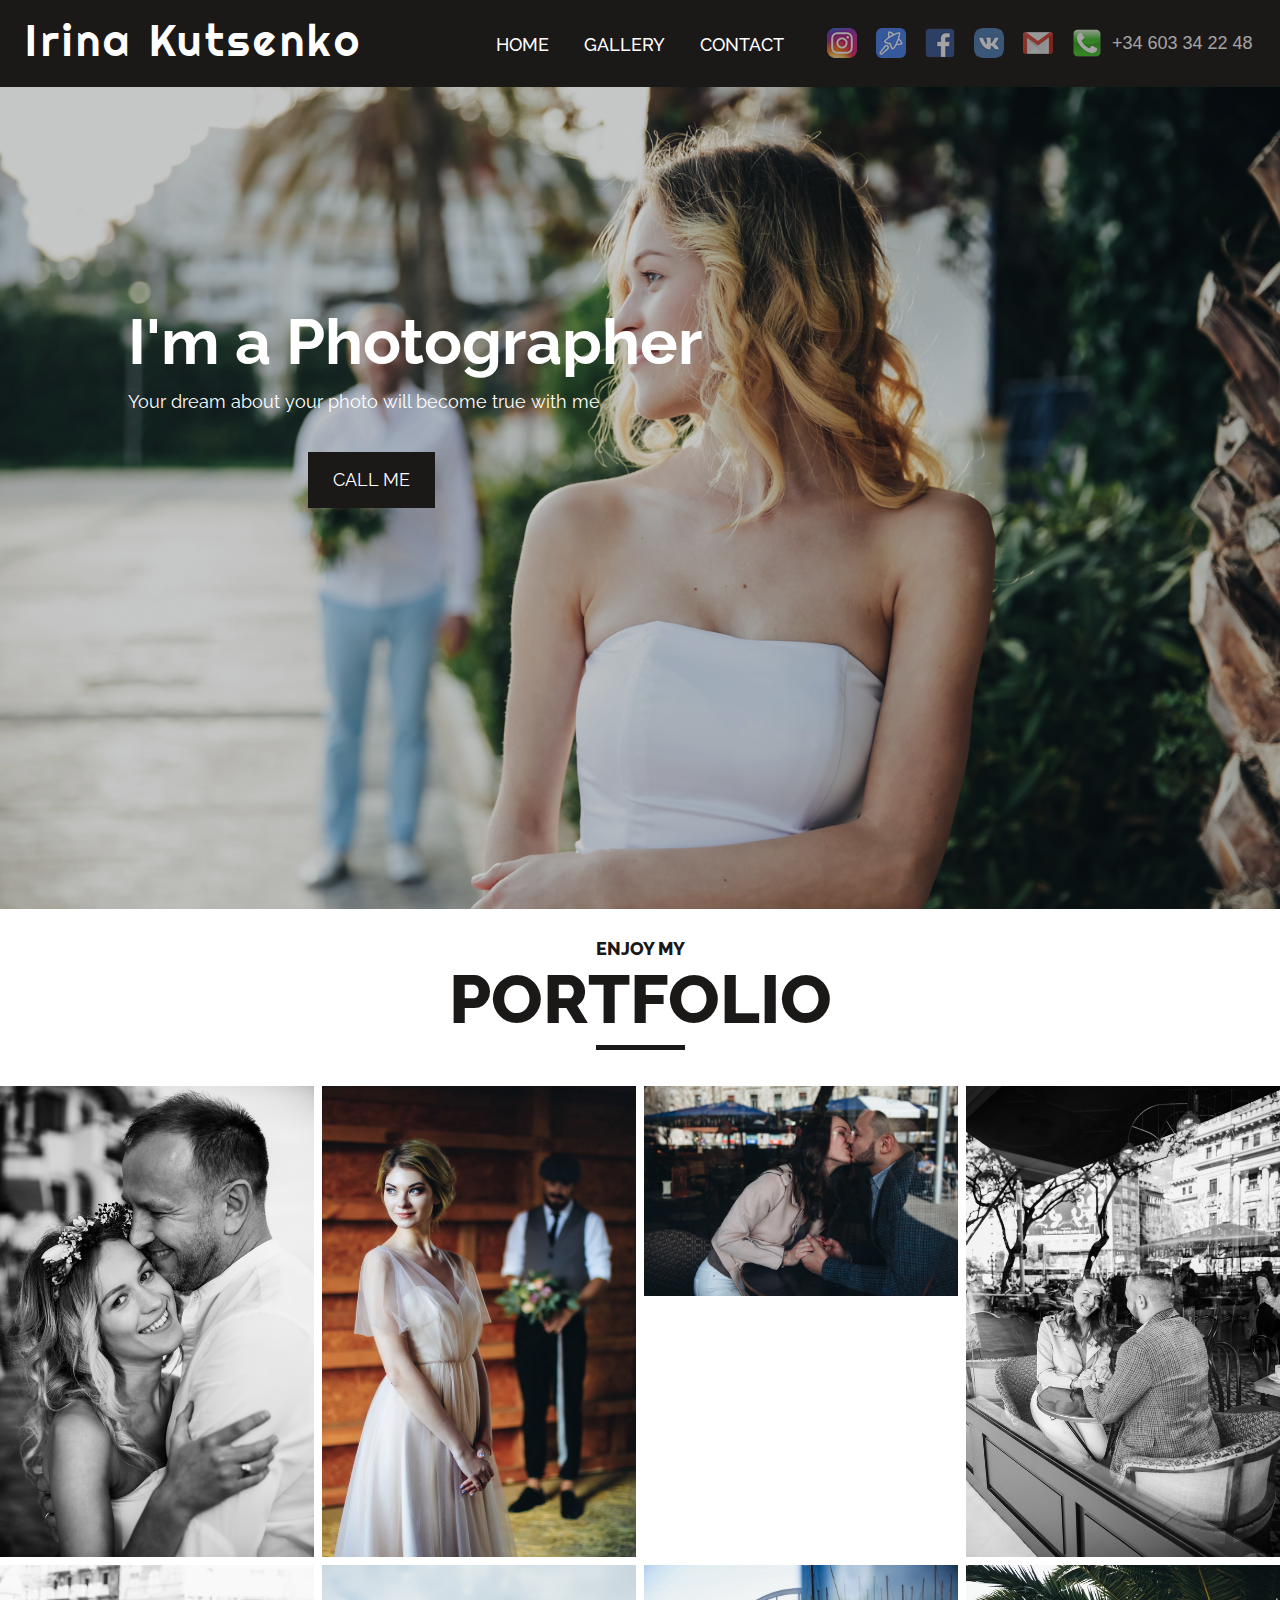
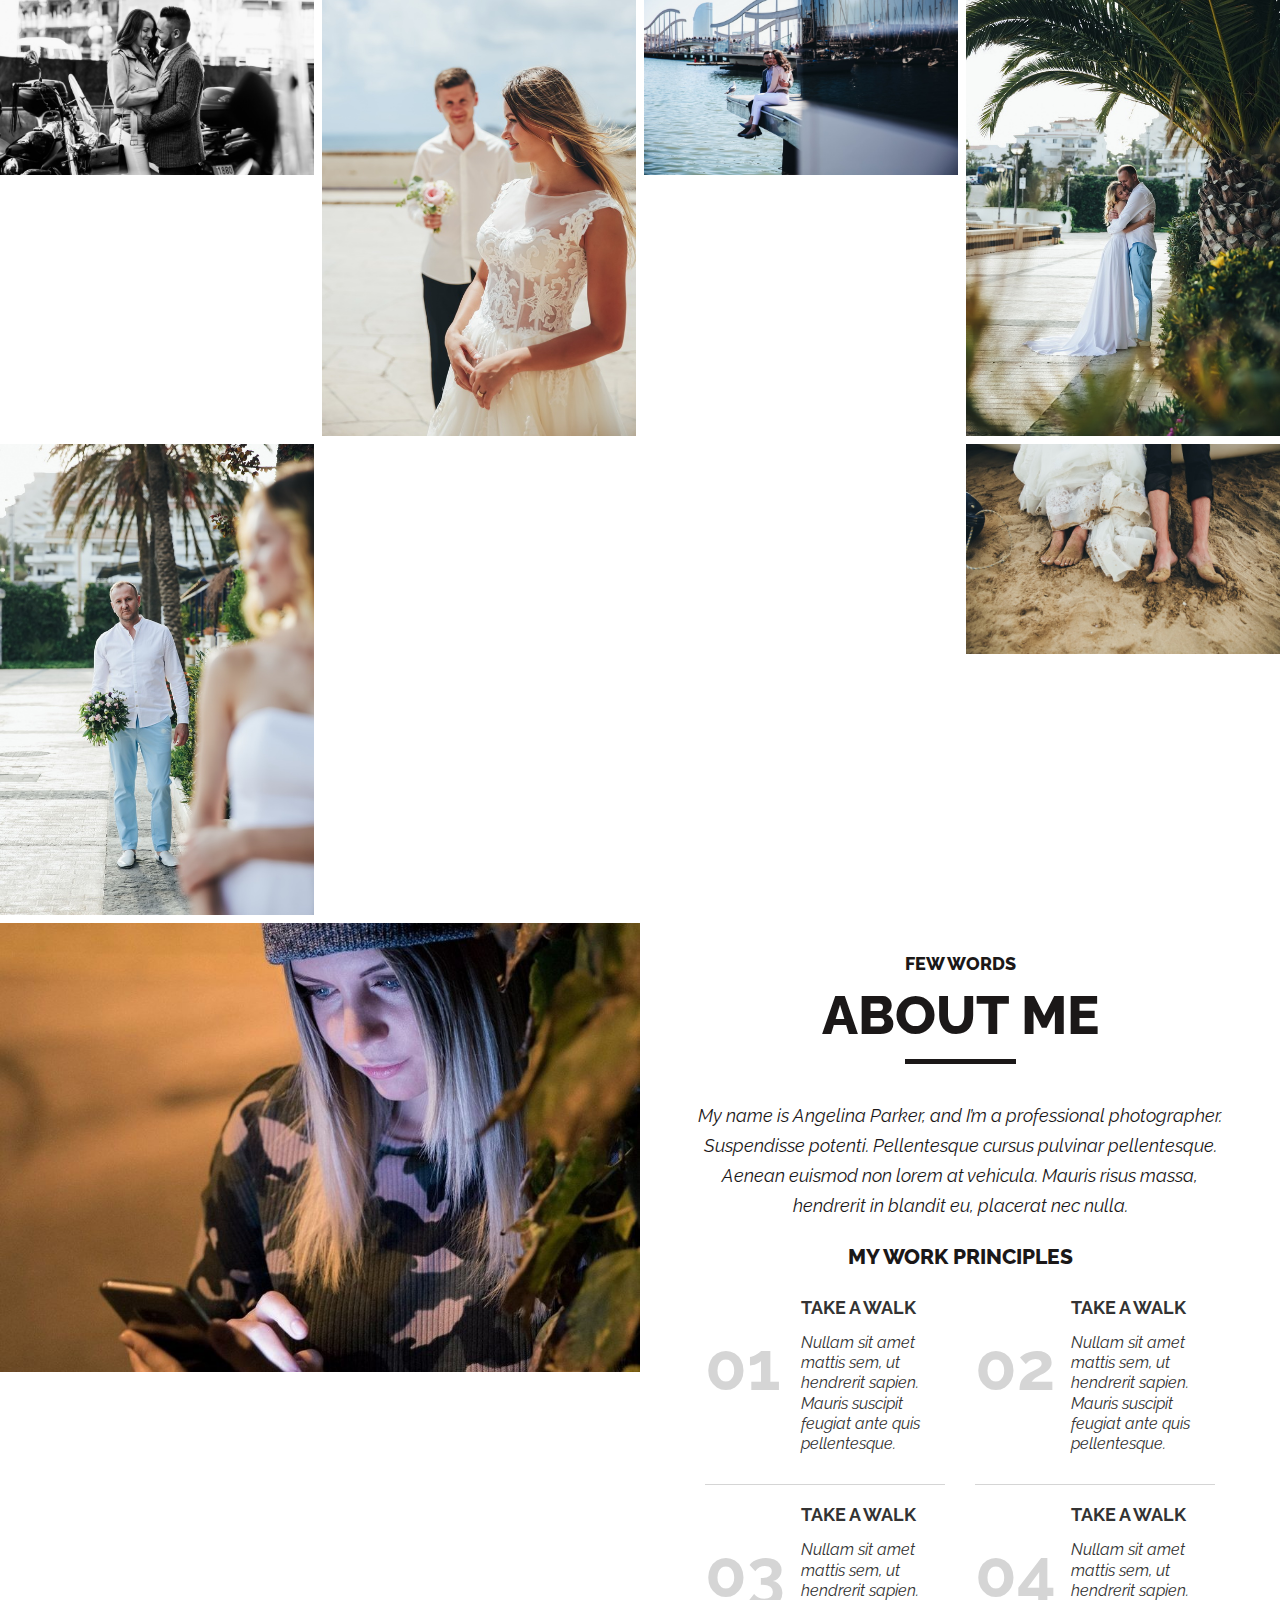
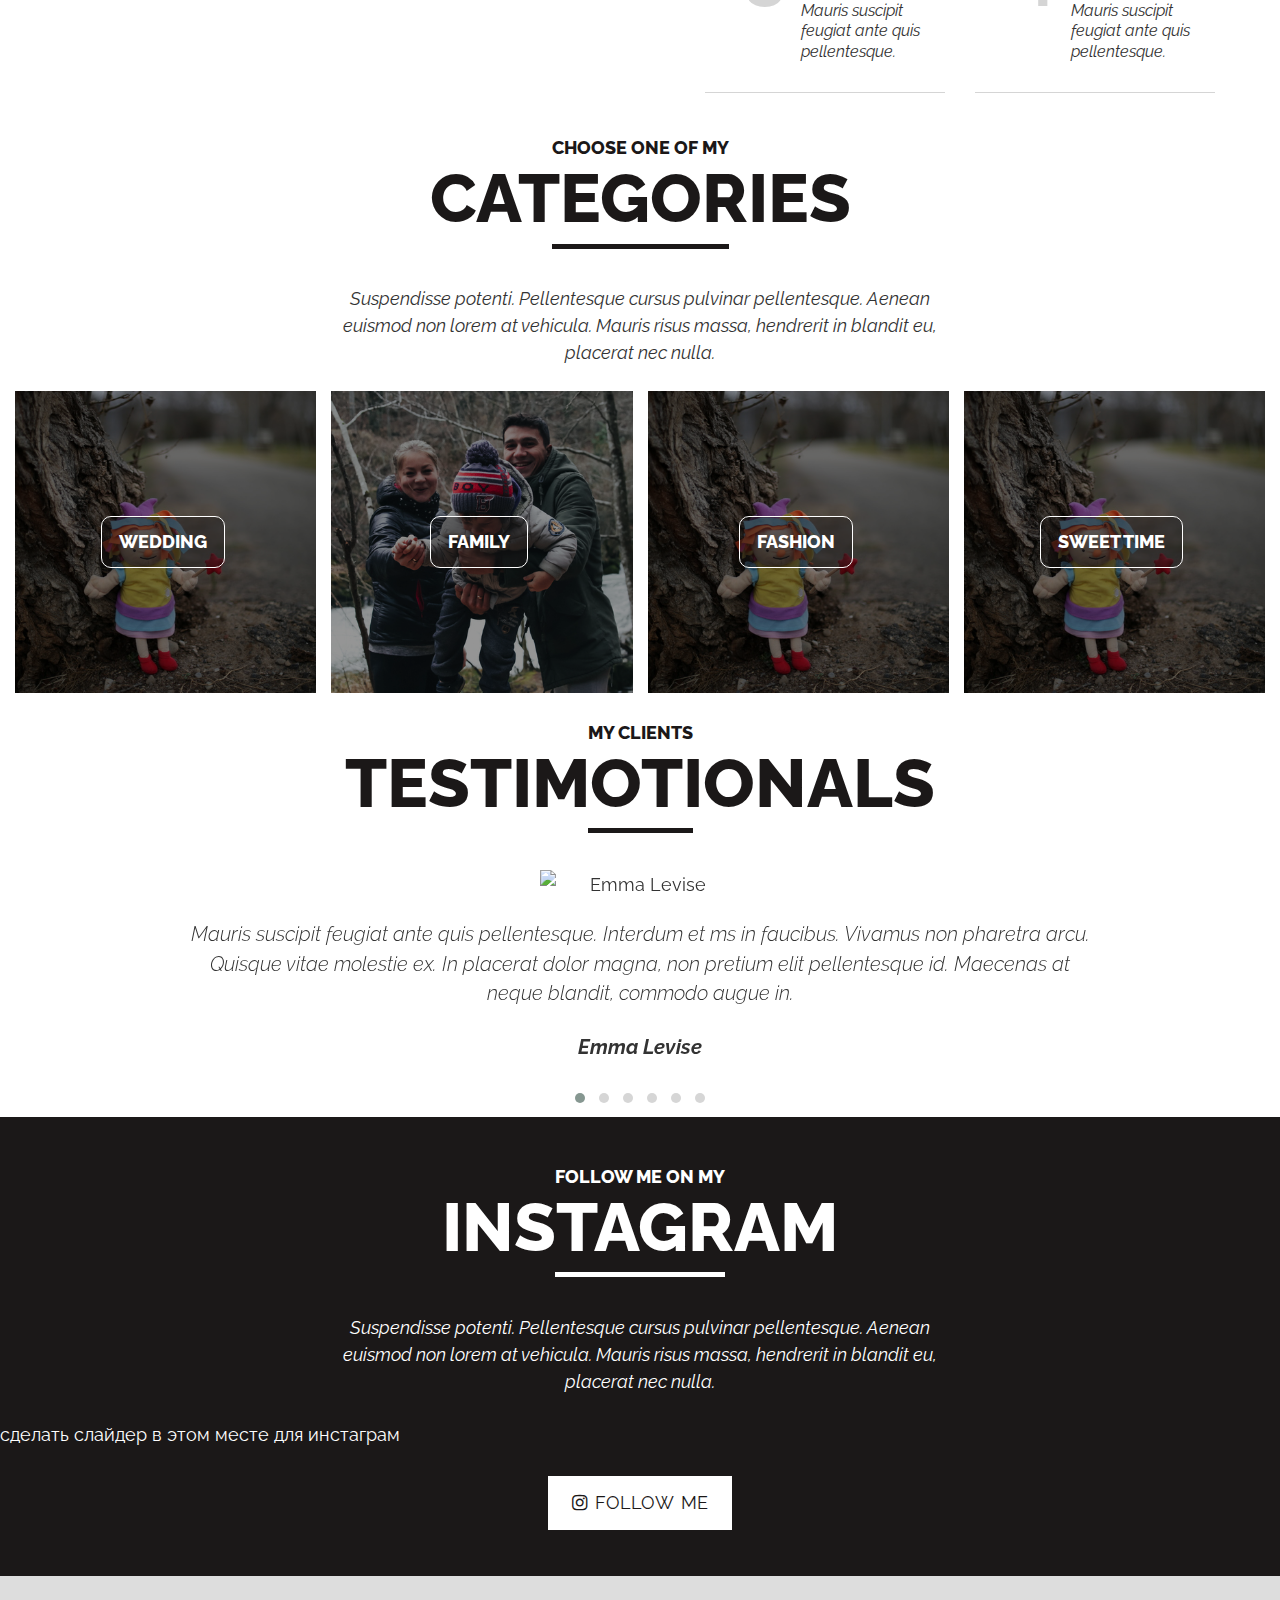
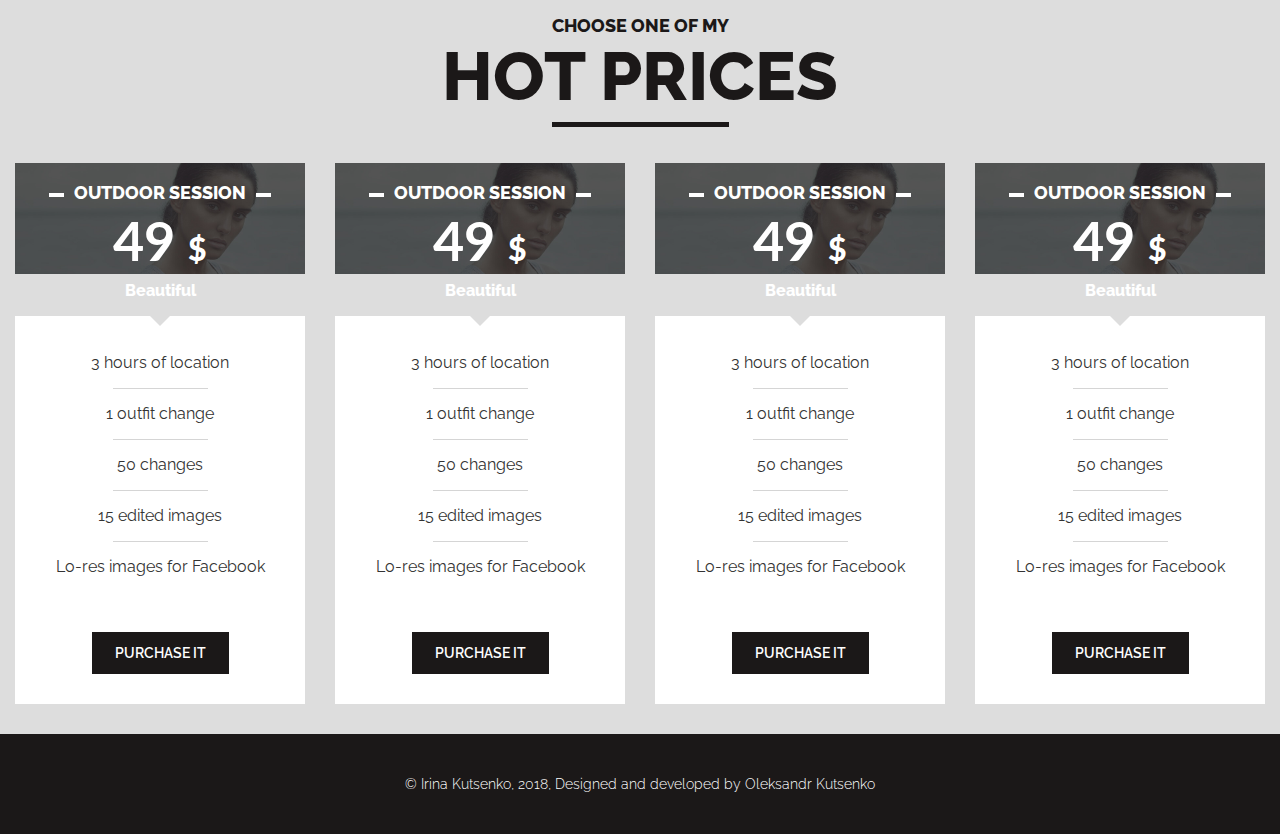
==== index.html @ 1832bfa3 "portfolio end" ====
<!DOCTYPE html>
<html lang="en">
<head>
    <meta charset="UTF-8">
    <meta name="viewport" content="width=device-width, initial-scale=1, shrink-to-fit=no">
    <title>Irina Kutsenko Photographer</title>
    <!--owlcarousel-->
    <link rel="stylesheet" href="owlcarousel/dist/assets/owl.carousel.min.css">
    <link rel="stylesheet" href="owlcarousel/dist/assets/owl.theme.default.min.css">

    <link rel="stylesheet" href="assets/css/style.css" type="text/css">
    <link rel="apple-touch-icon" sizes="180x180" href="/img/favicon/apple-touch-icon.png">
    <link rel="icon" type="image/png" sizes="32x32" href="/img/favicon/favicon-32x32.png">
    <link rel="icon" type="image/png" sizes="16x16" href="/img/favicon/favicon-16x16.png">
    <link rel="manifest" href="/img/favicon/site.webmanifest">
    <meta name="msapplication-TileColor" content="#da532c">
    <meta name="theme-color" content="#ffffff">

</head>
<body>
    <!-- BEGIN HEADER -->
    <header class="header">
        <div class="container">
            <div class="header__columns">
                <div class="header__column header__column--left">
                    <a class="header__logo" href="index.html">Irina Kutsenko</a>
                </div>
                <div class="header__column header__column--center">
                    <nav class="main-menu">
                        <ul class="main-menu__list">
                            <li class="main-menu__list-item">
                                <a class="main-menu__list-item-link" href="index.html">Home</a>
                            </li>
                            <li class="main-menu__list-item">
                                <a class="main-menu__list-item-link" href="gallery.html">Gallery</a>
                            </li>
                            <li class="main-menu__list-item">
                                <a class="main-menu__list-item-link" href="contact.html">Contact</a>
                            </li>
                        </ul>
                    </nav>
                </div>
                <div class="header__column header__column--right">
                    <address class="header-contact">
                        <ul class="header-contact__list">
                            <li class="header-contact__list-item">
                                <a href="https://www.instagram.com/irina_kutsenko_ph/" class="header-contact__list-item-link" target="_blank">
                                    <img src="/img/icon/instagram_icon.png" alt="starofservice">
                                </a>
                            </li>
                            <li class="header-contact__list-item">
                                <a href="https://www.starofservice.co/#/" class="header-contact__list-item-link" target="_blank">
                                    <img src="/img/icon/starofservice_icon.png" alt="starofservice">
                                </a>
                            </li>
                            <li class="header-contact__list-item">
                                <a href="https://www.facebook.com/IrinaKutsenkoPH"  class="header-contact__list-item-link" target="_blank">
                                    <img src="/img/icon/fb_icon.png" alt="starofservice">
                                </a>
                            </li>
                            <li class="header-contact__list-item">
                                <a href="https://vk.com/irina_kutsenko_ph" class="header-contact__list-item-link" target="_blank">
                                    <img src="/img/icon/vk_icon.png" alt="starofservice">
                                </a>
                            </li>
                            <li class="header-contact__list-item">
                                <a href="mailto:irinakutsenkoph@gmail.com" class="header-contact__list-item-link" target="_blank">
                                    <img src="/img/icon/mail_icon.png" alt="starofservice">
                                </a>
                            </li>
                            <li class="header-contact__list-item">
                                <a href="tel:34603342248" title="+34 603 34 22 48" class="header-contact__list-item-link" target="_blank">
                                    <img src="/img/icon/phone_icon.png" alt="starofservice">
                                    <span class="header-contact__list-item-phone">+34 603 34 22 48</span>
                                </a>
                            </li>
                        </ul>
                    </address>
                </div>
            </div>
        </div>
    </header>
    <!-- END HEADER -->
    <!-- BEGIN FIRST SCREEN BANNER -->
    <section class="home-first-screen">
        <div class="container home-first-screen__content">
            <h1 class="home-first-screen__header">I'm a Photographer</h1>
            <p class="home-first-screen__text">Your dream about your photo will become true with me</p>
            <div class="home-first-screen__button-container">
                <button type="button" class="button">Call Me</button>
            </div>
        </div>
    </section>
    <!-- END FIRST SCREEN BANNER -->
    <!-- BEGIN SECTION PORTFOLIO -->
    <section class="portfolio">
        <div class="container">
            <h2 class="section-header">
                <span class="section-header__text-small">Enjoy my</span>
                <span class="section-header__text-big">Portfolio</span>
            </h2>
        </div>
        <div class="portfolio-images">
            <a class="portfolio-images--link" href="img/portfolioexamples/Photo_14.jpg">
                <figure>
                    <img class="portfolio-images--img" src="img/portfolioexamples/Photo_14.jpg" alt="Portfolio.jpg">
                </figure>
            </a>
            <a class="portfolio-images--link" href="img/portfolioexamples/Photo_23.jpg">
                <figure>
                    <img class="portfolio-images--img" src="img/portfolioexamples/Photo_23.jpg" alt="Portfolio.jpg">
                </figure>
            </a>
            <a class="portfolio-images--link" href="img/portfolioexamples/Photo_02.jpg">
                <figure>
                    <img class="portfolio-images--img" src="img/portfolioexamples/Photo_02.jpg" alt="Portfolio.jpg">
                </figure>
            </a>
            <a class="portfolio-images--link" href="img/portfolioexamples/Photo_03.jpg">
                <figure>
                    <img class="portfolio-images--img" src="img/portfolioexamples/Photo_03.jpg" alt="Portfolio.jpg">
                </figure>
            </a>
            <a class="portfolio-images--link" href="img/portfolioexamples/Photo_05.jpg">
                <figure>
                    <img class="portfolio-images--img" src="img/portfolioexamples/Photo_05.jpg" alt="Portfolio.jpg">
                </figure>
            </a>
            <a class="portfolio-images--link" href="img/portfolioexamples/Photo_04.jpg">
                <figure>
                    <img class="portfolio-images--img" src="img/portfolioexamples/Photo_04.jpg" alt="Portfolio.jpg">
                </figure>
            </a>
            <a class="portfolio-images--link" href="img/portfolioexamples/Photo_07.jpg">
                <figure>
                    <img class="portfolio-images--img" src="img/portfolioexamples/Photo_07.jpg" alt="Portfolio.jpg">
                </figure>
            </a>
            <a class="portfolio-images--link" href="img/portfolioexamples/Photo_08.jpg">
                <figure>
                    <img class="portfolio-images--img" src="img/portfolioexamples/Photo_08.jpg" alt="Portfolio.jpg">
                </figure>
            </a>
            <a class="portfolio-images--link" href="img/portfolioexamples/Photo_09.jpg">
                <figure>
                    <img class="portfolio-images--img" src="img/portfolioexamples/Photo_09.jpg" alt="Portfolio.jpg">
                </figure>
            </a>
            <a class="portfolio-images--link" href="img/portfolioexamples/Photo_25.jpg">
                <figure>
                    <img class="portfolio-images--img" src="img/portfolioexamples/Photo_25.jpg" alt="Portfolio.jpg">
                </figure>
            </a>
        </div>
    </section>
    <!-- END SECTION PORTFOLIO -->
    <!-- BEGIN SECTION ABOUT ME -->
    <section class="about">
            <div class="about__column-left">
                <img class="about__img" src="/img/aboutme.jpg" alt="About me">
            </div>
            <div class="about__column-right">
                <h2 class="section-header">
                    <span class="section-header__text-small">Few words</span>
                    <span class="section-header__text-big section-header__text-big--smaller">About me</span>
                </h2>
                <p class="text-italic text-italic--dark text-center">My name is Angelina Parker, and I’m a professional photographer. Suspendisse potenti. Pellentesque cursus pulvinar pellentesque. Aenean euismod non lorem at vehicula. Mauris risus massa, hendrerit in blandit eu, placerat nec nulla.</p>
                <h3 class="section-header">My work principles</h3>
                <div class="principles">
                    <div class="principles__item">
                        <div class="principles__item-number">01</div>
                        <div class="principles__item-text">
                            <p class="principles__item-title">TAKE A WALK</p>
                            <p class="principles__item-description">Nullam sit amet mattis sem, ut hendrerit sapien. Mauris suscipit feugiat ante quis pellentesque.</p>
                        </div>
                    </div>
                    <div class="principles__item">
                        <div class="principles__item-number">02</div>
                        <div class="principles__item-text">
                            <p class="principles__item-title">TAKE A WALK</p>
                            <p class="principles__item-description">Nullam sit amet mattis sem, ut hendrerit sapien. Mauris suscipit feugiat ante quis pellentesque.</p>
                        </div>
                    </div>
                    <div class="principles__item">
                        <div class="principles__item-number">03</div>
                        <div class="principles__item-text">
                            <p class="principles__item-title">TAKE A WALK</p>
                            <p class="principles__item-description">Nullam sit amet mattis sem, ut hendrerit sapien. Mauris suscipit feugiat ante quis pellentesque.</p>
                        </div>
                    </div>
                    <div class="principles__item">
                        <div class="principles__item-number">04</div>
                        <div class="principles__item-text">
                            <p class="principles__item-title">TAKE A WALK</p>
                            <p class="principles__item-description">Nullam sit amet mattis sem, ut hendrerit sapien. Mauris suscipit feugiat ante quis pellentesque.</p>
                        </div>
                    </div>
                </div>
            </div>
    </section>
    <!-- END SECTION ABOUT ME -->
    <!-- BEGIN SECTION CATEGORIES -->
    <section class="categories">
        <div class="container">
            <h2 class="section-header">
                <span class="section-header__text-small">Choose one of my</span>
                <span class="section-header__text-big">categories</span>
            </h2>
            <p class="categories__text text-center">Suspendisse potenti. Pellentesque cursus pulvinar pellentesque. Aenean euismod non lorem at vehicula. Mauris risus massa, hendrerit in blandit eu, placerat nec nulla.</p>
        </div>
        <div class="categories-list container-fluid">
            <div class="categories-list__item">
                <img class="categories-list__item-img" src="/img/categories-main/categories.JPG" alt="category img">
                <div class="categories-list__item-button-container">
                    <a class="categories-list__item-link" href="#">wedding</a>
                </div>
            </div>
            <div class="categories-list__item">
                <img class="categories-list__item-img" src="/img/categories-main/family.jpg" alt="category img">
                <div class="categories-list__item-button-container">
                    <a class="categories-list__item-link" href="#">family</a>
                </div>
            </div>
            <div class="categories-list__item">
                <img class="categories-list__item-img" src="/img/categories-main/categories.JPG" alt="category img">
                <div class="categories-list__item-button-container">
                    <a class="categories-list__item-link" href="#">fashion</a>
                </div>
            </div>
            <div class="categories-list__item">
                <img class="categories-list__item-img" src="/img/categories-main/categories.JPG" alt="category img">
                <div class="categories-list__item-button-container">
                    <a class="categories-list__item-link" href="#">sweet time</a>
                </div>
            </div>
        </div>
    </section>
    <!-- END SECTION CATEGORIES -->
    <!-- BEGIN SECTION TESTIMOTIONALS -->
    <section class="testimotionals">
        <div class="container">
            <h2 class="section-header">
                <span class="section-header__text-small">my clients</span>
                <span class="section-header__text-big">testimotionals</span>
            </h2>
        </div>
        <div class="testimotionals-slider owl-carousel owl-theme owl-loaded">
                    <div class="testimotionals-item">
                        <div class="testimotionals-item__avatar">
                            <img src="http://promo-theme.com/persona-wp/wp-content/uploads/2016/12/avatar.jpg" alt="Emma Levise">
                        </div>
                        <blockquote class="testimotionals-item__blockquote">
                            Mauris suscipit feugiat ante quis pellentesque. Interdum et ms in faucibus. Vivamus non pharetra arcu. Quisque vitae molestie ex. In placerat dolor magna, non pretium elit pellentesque id. Maecenas at neque blandit, commodo augue in.
                            <span class="testimotionals-item__blockquote-post">Emma Levise</span>
                        </blockquote>
                    </div>
                    <div class="testimotionals-item">
                        <div class="testimotionals-item__avatar">
                            <img src="http://promo-theme.com/persona-wp/wp-content/uploads/2016/12/avatar.jpg" alt="Emma Levise">
                        </div>
                        <blockquote class="testimotionals-item__blockquote">
                            Mauris suscipit feugiat ante quis pellentesque. Interdum et malesuada fames ac anMauris suscipit feugiat ante quis pellentesque. Interdum et malesuada fames ac ante ipsum primis in faucibus. Vivamus non pharetra arcu. Quisque vitae molestie ex. In placerat dolor magna, non pretium elit pellentesque id. Maecenas at neque blandit, commodo augue in.
                            <span class="testimotionals-item__blockquote-post">Emma Levise</span>
                        </blockquote>
                    </div>
                    <div class="testimotionals-item">
                        <div class="testimotionals-item__avatar">
                            <img src="http://promo-theme.com/persona-wp/wp-content/uploads/2016/12/avatar.jpg" alt="Emma Levise">
                        </div>
                        <blockquote class="testimotionals-item__blockquote">
                            Mauris suscipit feugiat ante quis pellentesque. Interdum et malesuada fames ac ante ipsum primis in faucibus. Vivamus non pharetra arcu. Quisque vitae molestie ex. In placerat dolor magna, non pretium elit pellentesque id. Maecenas at neque blandit, commodo augue in.
                            <span class="testimotionals-item__blockquote-post">Emma Levise</span>
                        </blockquote>
                    </div>
                    <div class="testimotionals-item">
                        <div class="testimotionals-item__avatar">
                            <img src="http://promo-theme.com/persona-wp/wp-content/uploads/2016/12/avatar.jpg" alt="Emma Levise">
                        </div>
                        <blockquote class="testimotionals-item__blockquote">
                            Mauris suscipit feugiat ante quis pellentesque. Interdum et malesuada fames ac ante ipsum primis in faucibus. Vivamus non pharetra arcu. Quisque vitae molestie ex. In placerat dolor magna, non pretium elit pellentesque id. Maecenas at neque blandit, commodo augue in.
                            <span class="testimotionals-item__blockquote-post">Emma Levise</span>
                        </blockquote>
                    </div>
                    <div class="testimotionals-item">
                        <div class="testimotionals-item__avatar">
                            <img src="http://promo-theme.com/persona-wp/wp-content/uploads/2016/12/avatar.jpg" alt="Emma Levise">
                        </div>
                        <blockquote class="testimotionals-item__blockquote">
                            Mauris suscipit feugiat ante quis pellentesque. Interdum et malesuada fames ac ante ipsum primis in faucipit feugiat ante quis pellentesque. Interdum et malesuada famescipit feugiat ante quis pellentesque. Interdum et malesuada fames ac ante ipsum primis in fauc ac ante ipsum primis in fauccibus. Vivamus non pharetra arcu. Quisque vitae molestie ex. In placerat dolor magna, non pretium elit pellentesque id. Maecenas at neque blandit, commodo augue in.
                            <span class="testimotionals-item__blockquote-post">Emma Levise</span>
                        </blockquote>
                    </div>
                    <div class="testimotionals-item">
                        <div class="testimotionals-item__avatar">
                            <img src="http://promo-theme.com/persona-wp/wp-content/uploads/2016/12/avatar.jpg" alt="Emma Levise">
                        </div>
                        <blockquote class="testimotionals-item__blockquote">
                            Mauris suscipit feugiat ante quis pellentesque. Interdum et malesuada fames ac ante ipsum primis in faucibus. Vivamus non pharetra arcu. Quisque vitae molestie ex. In placerat dolor magna, non pretium elit pellentesque id. Maecenas at neque blandit, commodo augue in.
                            <span class="testimotionals-item__blockquote-post">Emma Levise</span>
                        </blockquote>
                    </div>
        </div>
    </section>
    <!-- END SECTION TESTIMOTIONALS -->
    <!-- BEGIN SECTION INSTAGRAM -->
    <section class="instagram">
        <div class="container">
            <h2 class="section-header section-header--white">
                <span class="section-header__text-small">follow me on my</span>
                <span class="section-header__text-big">instagram</span>
            </h2>
            <p class="categories__text text-center">Suspendisse potenti. Pellentesque cursus pulvinar pellentesque. Aenean euismod non lorem at vehicula. Mauris risus massa, hendrerit in blandit eu, placerat nec nulla.</p>
        </div>
        <div class="instagram-slider">сделать слайдер в этом месте для инстаграм</div>
        <form action="https://www.instagram.com/irina_kutsenko_ph/">
            <button type="submit" class="button instagram__button-link">
                <i class="fa fa-instagram"></i>
                follow Me
            </button>
        </form>
    </section>
    <!-- END SECTION INSTAGRAM -->
    <!-- END SECTION PRICES -->
    <section class="prices">
        <div class="container">
            <h2 class="section-header">
                <span class="section-header__text-small">choose one of my</span>
                <span class="section-header__text-big">hot prices</span>
            </h2>
        </div>
        <div class="price-list container-fluid">
            <div class="price-list-item">
                <div class="price-list-item__header">
                    <img src="img/price1.jpg" alt="Price image 1" class="price-list-item__image"/>
                    <div class="price-list-item__header-content">
                        <h3 class="price-list-item__name">Outdoor session</h3>
                        <h3 class="price-list-item__price">49 </h3>
                        <p class="price-list-item__comment">Beautiful</p>
                    </div>
                </div>
                <div class="price-list-item__content">
                    <ul class="price-list-item__characteristics-list">
                        <li class="price-list-item__characteristic">3 hours of location</li>
                        <li class="price-list-item__characteristic">1 outfit change</li>
                        <li class="price-list-item__characteristic">50 changes</li>
                        <li class="price-list-item__characteristic">15 edited images</li>
                        <li class="price-list-item__characteristic">Lo-res images for Facebook</li>
                    </ul>
                    <div class="price-list-item__button-container">
                        <button class="button button--small" type="button">Purchase it</button>
                    </div>
                </div>
            </div>
            <div class="price-list-item">
                <div class="price-list-item__header">
                    <img src="img/price1.jpg" alt="Price image 1" class="price-list-item__image"/>
                    <div class="price-list-item__header-content">
                        <h3 class="price-list-item__name">Outdoor session</h3>
                        <h3 class="price-list-item__price">49 </h3>
                        <p class="price-list-item__comment">Beautiful</p>
                    </div>
                </div>
                <div class="price-list-item__content">
                    <ul class="price-list-item__characteristics-list">
                        <li class="price-list-item__characteristic">3 hours of location</li>
                        <li class="price-list-item__characteristic">1 outfit change</li>
                        <li class="price-list-item__characteristic">50 changes</li>
                        <li class="price-list-item__characteristic">15 edited images</li>
                        <li class="price-list-item__characteristic">Lo-res images for Facebook</li>
                    </ul>
                    <div class="price-list-item__button-container">
                        <button class="button button--small" type="button">Purchase it</button>
                    </div>
                </div>
            </div>
            <div class="price-list-item">
                <div class="price-list-item__header">
                    <img src="img/price1.jpg" alt="Price image 1" class="price-list-item__image"/>
                    <div class="price-list-item__header-content">
                        <h3 class="price-list-item__name">Outdoor session</h3>
                        <h3 class="price-list-item__price">49 </h3>
                        <p class="price-list-item__comment">Beautiful</p>
                    </div>
                </div>
                <div class="price-list-item__content">
                    <ul class="price-list-item__characteristics-list">
                        <li class="price-list-item__characteristic">3 hours of location</li>
                        <li class="price-list-item__characteristic">1 outfit change</li>
                        <li class="price-list-item__characteristic">50 changes</li>
                        <li class="price-list-item__characteristic">15 edited images</li>
                        <li class="price-list-item__characteristic">Lo-res images for Facebook</li>
                    </ul>
                    <div class="price-list-item__button-container">
                        <button class="button button--small" type="button">Purchase it</button>
                    </div>
                </div>
            </div>
            <div class="price-list-item">
                <div class="price-list-item__header">
                    <img src="img/price1.jpg" alt="Price image 1" class="price-list-item__image"/>
                    <div class="price-list-item__header-content">
                        <h3 class="price-list-item__name">Outdoor session</h3>
                        <h3 class="price-list-item__price">49 </h3>
                        <p class="price-list-item__comment">Beautiful</p>
                    </div>
                </div>
                <div class="price-list-item__content">
                    <ul class="price-list-item__characteristics-list">
                        <li class="price-list-item__characteristic">3 hours of location</li>
                        <li class="price-list-item__characteristic">1 outfit change</li>
                        <li class="price-list-item__characteristic">50 changes</li>
                        <li class="price-list-item__characteristic">15 edited images</li>
                        <li class="price-list-item__characteristic">Lo-res images for Facebook</li>
                    </ul>
                    <div class="price-list-item__button-container">
                        <button class="button button--small" type="button">Purchase it</button>
                    </div>
                </div>
            </div>
        </div>
    </section>
    <!-- END SECTION PRICES -->
    <!-- BEGIN FOOTER -->
    <footer class="footer">
        <div class="container">
            <p>&copy; Irina Kutsenko, 2018, Designed and developed by Oleksandr Kutsenko</p>
        </div>
    </footer>
    <!-- END FOOTER -->
    <!--masonry-->
    <script src="https://code.jquery.com/jquery-3.3.1.min.js"
            integrity="sha256-FgpCb/KJQlLNfOu91ta32o/NMZxltwRo8QtmkMRdAu8="
            crossorigin="anonymous"></script>
    <script src="https://unpkg.com/masonry-layout@4/dist/masonry.pkgd.min.js"></script>
    <script>
        var $grid = $('.portfolio-images').masonry({
            // options...
        });
    </script>
    <!--masonry end-->
    <!--owlcarousel-->
    <script src="owlcarousel/docs/assets/vendors/jquery.min.js"></script>
    <script src="owlcarousel/dist/owl.carousel.min.js"></script>
    <script>
        $(document).ready(function(){
            $(".owl-carousel").owlCarousel();
        });
    </script>
    <script>
        var owl = $('.owl-carousel');
        owl.owlCarousel({
            items:1,
            loop:true,
            margin:10,
            autoHeight:true,
            autoplay:true,
            autoplayTimeout:3000,
            autoplayHoverPause:true
        });
    </script>
    <!--owlcarousel end-->
</body>
</html>
---- assets/css/style.css ----
@import url("https://fonts.googleapis.com/css?family=Raleway:100,100i,200,200i,300,300i,400,400i,500,500i,600,600i,700,700i,800,800i,900,900i");
@import url("https://maxcdn.bootstrapcdn.com/font-awesome/4.7.0/css/font-awesome.min.css");
@import url("https://fonts.googleapis.com/css?family=Righteous");
@import url("https://fonts.googleapis.com/css?family=Lato:100,100i,300,300i,400,400i,700,700i,900,900i");
html, body {
  height: 100%;
  font-family: Raleway, sans-serif;
  font-size: 18px;
  color: #333;
  line-height: 30px;
  margin: 0;
  padding: 0;
  background: #fff; }

.container {
  margin: 0 auto;
  width: 100%; }

.container-fluid {
  width: calc(100% - 30px);
  padding: 0 15px; }

.button {
  background: #1B1818;
  text-transform: uppercase;
  outline: none;
  color: #fff;
  padding: 12px 24px;
  text-decoration: none;
  border: 1px solid #1B1818;
  cursor: pointer;
  font-size: 1rem;
  display: inline-block;
  line-height: 30px;
  font-weight: normal;
  font-family: Raleway, sans-serif;
  transition: 0.62s ease all; }
  .button:focus {
    border: 1px solid #444;
    background: #444; }
  .button[disabled="true"] {
    cursor: default;
    color: #ddd;
    background: #666;
    border: 1px solid #666; }
  .button:hover:not([disabled="true"]) {
    background: #fff;
    color: #1B1818;
    font-weight: 600;
    letter-spacing: 1px;
    font-size: 20px; }
  .button:active {
    color: green !important;
    border: 1px solid green !important;
    background: #B4FFB4 !important; }

.button--small {
  line-height: 24px;
  padding: 8px 22px;
  font-size: 0.75rem !important;
  letter-spacing: normal !important;
  font-weight: 600; }

.form-group {
  margin: 15px; }

.form-control {
  font-size: 1em;
  font-weight: 600;
  font-style: italic;
  padding: 10px 20px;
  margin-bottom: 20px;
  display: block;
  width: 100%;
  outline: none;
  border: 2px solid;
  background: rgba(255, 255, 255, 0.39);
  resize: none; }
  .form-control[type="text"] {
    border: none;
    background: none;
    border-bottom: 2px solid #2c2c2c; }

.text-italic {
  font-style: italic;
  color: #fff; }

.text-italic--dark {
  color: #1B1818; }

.text-danger {
  font-style: italic;
  color: red; }

.text-success {
  font-style: italic;
  color: green; }

.text-center {
  text-align: center; }

.section-header {
  display: block;
  color: #1B1818;
  text-align: center;
  text-transform: uppercase;
  font-weight: 800; }

.section-header--white {
  color: #fff; }
  .section-header--white .section-header__text-small::after {
    background: #fff; }

.section-header__text-small {
  display: inline-block;
  font-size: 1rem;
  position: relative; }
  .section-header__text-small::after {
    content: "";
    position: absolute;
    display: block;
    width: 100%;
    height: 5px;
    background: #1B1818;
    bottom: -4.75rem;
    left: 0; }

.section-header__text-big {
  display: block;
  line-height: 4rem;
  font-size: 3.75rem;
  margin: 0 0 50px; }

.section-header__text-big--smaller {
  font-size: 3rem; }

.section-header__text-big--size-2 {
  font-size: 3rem; }

.section-header__text-big--smaller-size-2 {
  font-size: 1.5rem; }

.header {
  background: #1B1818;
  padding: 20px 0;
  position: fixed;
  top: 0;
  width: 100%;
  z-index: 30; }

.header__columns {
  display: flex;
  margin: 0 auto;
  width: 95%; }

.header__column--left {
  width: 35%;
  font-family: 'Righteous', cursive;
  color: #fff;
  font-size: 2.4rem;
  letter-spacing: 0.2rem; }
  .header__column--left a {
    color: #fff;
    text-decoration: none; }

.header__logo {
  display: inline-block;
  padding-top: 6px;
  transition: 0.4s ease all;
  outline: none; }
  .header__logo:hover {
    color: #b70000; }
  .header__logo:focus {
    color: #b70000; }
  .header__logo:active {
    color: #FA4343; }

.header__column--center {
  width: 30%; }

.header__column--right {
  width: 35%; }

.main-menu {
  text-align: center;
  margin-top: 10px; }

.main-menu__list {
  padding: 0;
  margin: 0; }

.main-menu__list-item {
  display: inline-block;
  text-transform: uppercase;
  font-size: 1rem;
  font-weight: 500; }
  .main-menu__list-item.active {
    color: #b70000; }
  .main-menu__list-item:not(:last-child) {
    margin-right: 30px; }

.main-menu__list-item-link {
  text-decoration: none;
  color: #fff;
  transition: 0.4s ease all;
  outline: none; }
  .main-menu__list-item-link:hover {
    color: #b70000; }
  .main-menu__list-item-link:focus {
    color: #b70000; }
  .main-menu__list-item-link:active {
    color: #FA4343; }

.header-contact {
  padding-top: 8px;
  text-align: right; }

.header-contact__list {
  margin: 0;
  padding: 0;
  display: inline-block; }

.header-contact__list-item {
  display: inline-block;
  vertical-align: middle; }
  .header-contact__list-item:not(:last-child) {
    margin-right: 15px; }

.header-contact__list-item-link {
  color: #fff;
  font-family: Verdana, sans-serif;
  font-style: normal;
  text-decoration: none;
  opacity: 0.6;
  transition: 0.4s ease all;
  outline: none; }
  .header-contact__list-item-link:hover {
    opacity: 1; }
  .header-contact__list-item-link img {
    height: 30px;
    width: 30px;
    border-radius: 6px; }
  .header-contact__list-item-link:active {
    opacity: 0.8; }
  .header-contact__list-item-link:focus {
    opacity: 1; }

.header-contact__list-item-phone {
  vertical-align: top;
  margin-left: 5px; }

.home-first-screen {
  background: url("/img/firstscreen.jpg") no-repeat center top;
  background-size: cover;
  height: calc(100vh - 78px);
  padding-top: 240px;
  margin-top: 87px;
  position: relative;
  box-sizing: border-box; }
  .home-first-screen::after {
    content: "";
    position: absolute;
    background: rgba(0, 0, 0, 0.2);
    top: 0;
    left: 0;
    right: 0;
    bottom: 0;
    z-index: 10; }

.home-first-screen__content {
  position: relative;
  z-index: 20;
  width: 80%; }

.home-first-screen__header {
  margin: 0;
  color: #fff;
  font-size: 3.5rem;
  font-weight: 700; }

.home-first-screen__text {
  margin: 30px 0;
  color: #fff; }

.home-first-screen__button-container {
  margin-left: 180px;
  padding-top: 5px; }

.portfolio-images {
  display: flex;
  flex-wrap: wrap;
  justify-content: space-between; }

.portfolio-images--link {
  display: inline-block;
  margin-bottom: 8px;
  width: calc(50% - 4px);
  text-decoration: none;
  color: black; }

@media screen and (min-width: 50em) {
  .portfolio-images--link {
    width: calc(25% - 6px); } }
.portfolio-images--link:hover img {
  transform: scale(1.2); }

figure {
  margin: 0;
  overflow: hidden; }

.portfolio-images--img {
  border: none;
  max-width: 100%;
  height: auto;
  display: block;
  background: #ccc;
  transition: transform .2s ease-in-out; }

.about {
  display: flex; }

.about__column-left {
  width: 50%; }

.about__img {
  display: block;
  width: 100%;
  height: auto; }

.about__column-right {
  width: 50%;
  padding: 0 50px;
  box-sizing: border-box; }

.principles {
  display: flex;
  flex-wrap: wrap; }

.principles__item {
  display: flex;
  width: calc(50% - 30px);
  padding-bottom: 30px;
  margin: 0 15px 15px;
  border-bottom: 1px solid #d5d5d5; }

.principles__item-number {
  width: 90px;
  font-weight: bold;
  font-size: 3.750em;
  color: #d5d5d5;
  padding-right: 10px;
  line-height: 100%;
  padding-top: 40px; }

.principles__item-text {
  width: calc(100% - 90px); }

.principles__item-title {
  font-weight: bold;
  margin: 0 0 0; }

.principles__item-description {
  font-size: 0.875em;
  font-style: italic;
  line-height: 1.286em;
  margin: 0;
  padding: 10px 0 0; }

.categories__text {
  max-width: 630px;
  margin: 0 auto 25px;
  font-style: italic;
  line-height: 1.5rem; }

.categories-list {
  display: flex; }

.categories-list__item {
  position: relative;
  width: calc((100% - 45px) / 4);
  margin-right: 15px; }
  .categories-list__item:last-child {
    margin-right: 0; }
  .categories-list__item:hover .categories-list__item-button-container {
    background: rgba(0, 0, 0, 0.1); }

.categories-list__item-img {
  display: block;
  width: 100%;
  height: auto; }

.categories-list__item-button-container {
  position: absolute;
  top: 0;
  left: 0;
  right: 0;
  bottom: 0;
  background: rgba(0, 0, 0, 0.4);
  transition: 0.4s ease all;
  text-align: center; }
  .categories-list__item-button-container::after {
    content: "";
    display: inline-block;
    height: 100%;
    width: 0;
    vertical-align: middle; }

.categories-list__item-link {
  display: inline-block;
  vertical-align: middle;
  padding: 10px 17px;
  border: 1px solid #fff;
  background: rgba(27, 24, 24, 0.4);
  text-decoration: none;
  color: #fff;
  border-radius: 10px;
  text-transform: uppercase;
  font-weight: 800;
  transition: 0.4s ease background; }
  .categories-list__item-link:hover {
    background: #1b1818; }

.testimotionals-slider {
  display: block; }

.testimotionals-item {
  margin: 0 auto;
  text-align: center; }

.testimotionals-item__avatar {
  width: 200px;
  margin: 0 auto; }

.testimotionals-item__blockquote {
  display: block;
  max-width: 900px;
  margin: 0px auto;
  font-size: 1.1em;
  font-weight: 300;
  line-height: 1.5em;
  position: relative;
  padding: 20px 0px;
  font-style: italic;
  text-align: center; }

.testimotionals-item__blockquote-post {
  display: block;
  font-weight: bold;
  margin-top: 1.5em;
  line-height: 0.9em; }

.instagram {
  background: #1B1818;
  padding: 20px 0;
  color: #fff; }

.instagram__button-link {
  background: #fff;
  color: #1B1818;
  margin: 25px auto;
  display: block;
  word-spacing: 3px; }

.prices {
  background: #ddd;
  padding: 10px 0 30px; }

.price-list {
  display: flex; }

.price-list-item {
  width: calc((100% - 90px) / 4);
  position: relative;
  text-align: center; }
  .price-list-item:not(:last-child) {
    margin-right: 30px; }

.price-list-item__header {
  position: relative;
  padding: 15px 0 20px;
  overflow: hidden; }
  .price-list-item__header:before, .price-list-item__header:after {
    content: '';
    height: 10px;
    position: absolute;
    bottom: 0;
    width: 50%;
    z-index: 20;
    background: #fff; }
  .price-list-item__header:before {
    transform: skewX(45deg);
    left: -5px; }
  .price-list-item__header:after {
    transform: skewX(135deg);
    right: -5px; }

.price-list-item__header-content {
  position: relative;
  z-index: 20;
  color: #fff; }

.price-list-item__image {
  width: 100%;
  height: auto;
  position: absolute;
  top: 0;
  left: 0;
  z-index: 10; }

.price-list-item__name {
  text-transform: uppercase;
  font-weight: 800;
  font-size: 1rem;
  margin: 0; }
  .price-list-item__name:after, .price-list-item__name:before {
    content: '';
    display: inline-block;
    vertical-align: middle;
    width: 15px;
    height: 4px;
    background: #fff;
    margin: 0 10px; }

.price-list-item__price {
  font-size: 3rem;
  font-weight: 700;
  font-family: 'Lato', sans-serif;
  margin: 10px 0 5px;
  line-height: 2.5rem; }
  .price-list-item__price:after {
    content: '$';
    font-size: 1.8rem;
    font-weight: 900; }

.price-list-item__comment {
  font-weight: 800;
  font-size: 0.9rem;
  margin: 0; }

.price-list-item__content {
  background: #fff;
  padding-bottom: 30px; }

.price-list-item__characteristics-list {
  margin: 0;
  padding: 12px 0 40px; }

.price-list-item__characteristic {
  display: block;
  font-size: 0.9rem;
  padding: 10px 0;
  position: relative; }
  .price-list-item__characteristic:not(:last-child):after {
    content: '';
    display: block;
    width: 95px;
    height: 1px;
    background: #d5d5d5;
    margin: 0 auto;
    position: relative;
    bottom: -10px; }

.footer {
  display: flex;
  justify-content: center;
  background: #1B1818;
  color: #fff;
  text-align: center;
  padding: 20px 0;
  font-weight: 300;
  font-size: 0.8rem;
  height: 60px; }

.header__contact {
  display: flex;
  justify-content: center;
  position: static; }

.contact {
  display: flex;
  justify-content: center;
  color: #fff;
  margin: 0; }

.contact-container {
  display: flex;
  width: 100%;
  height: 100vh; }

.contact-content {
  background: url("http://promo-theme.com/persona-wp/wp-content/uploads/2016/12/contact-bg.jpg") no-repeat center;
  background-size: cover; }

.contact-content__text {
  width: calc(50% - 400px);
  padding: 100px 200px 0px; }

.contact-form {
  text-align: center;
  display: flex;
  justify-content: center;
  width: calc(50% - 400px);
  color: #1B1818;
  border: none;
  padding: 50px 200px 0px; }

.contact-form-title {
  margin: 0 0 30px;
  line-height: 3rem; }

.contact-form__data {
  width: 400px;
  margin: 50px auto; }

.contact-form__form-control {
  padding: 5px 10px;
  background: #fff;
  font-size: 1em;
  font-style: italic;
  font-weight: 600;
  width: 100%;
  outline: none; }

.my-gallery {
  display: flex;
  width: 100%;
  float: left; }

.my-gallery img {
  width: 100%;
  height: auto; }

.my-gallery figure {
  display: block;
  float: left;
  margin: 0 5px 5px 0;
  width: 150px; }

.my-gallery figcaption {
  display: none; }

.footer-gallery {
  display: inline-flex;
  width: 100%; }

@media screen and (max-width: 1370px) {
  .header-contact {
    text-align: center; }

  .header__columns {
    width: calc(100% - 50px);
    padding: 0 25px; }

  .contact-content__text {
    padding: 50px 100px 0px;
    width: 50%; }

  .contact-form {
    padding: 25px 75px 0px;
    width: 50%; } }
@media screen and (max-width: 1060px) {
  .header__column--left {
    letter-spacing: 0.1rem;
    line-height: 2rem;
    text-align: center; }

  .main-menu__list-item:not(:last-child) {
    margin-right: 0.5rem; }

  .contact-content__text {
    padding: 80px 40px 0px;
    width: 50%; }

  .contact-content__text > h1 {
    font-size: 2rem;
    margin: 0;
    line-height: 2rem; }

  .contact-form-title {
    font-size: 2rem; }

  .contact-form {
    width: 50%;
    padding: 10px 10px 0px; }

  .contact-form__data {
    width: 300px;
    margin: 75px 0px; } }
@media screen and (max-width: 770px) {
  .header__columns {
    display: block; }

  .header__column {
    margin-bottom: 1rem; }

  .header__column--left {
    width: 100%; }

  .header__column--center {
    width: 100%; }

  .header__column--right {
    width: 100%; }

  .contact {
    height: auto; }

  .contact-container {
    flex-direction: column;
    height: auto; }

  .contact-content {
    width: calc(100% - 100px); }

  .contact-form {
    width: 100%;
    padding: 0px; }

  .contact-content__text {
    padding: 50px;
    text-align: center; }

  .contact-form__data {
    width: 90%;
    margin: 40px 0px; } }
@media screen and (max-width: 337px) {
  .contact-content__text > h1 {
    font-size: 1.7rem; }

  .contact-content__text > h3 {
    font-size: 1.3rem; }

  .contact-content__text > p {
    font-size: 0.9rem; }

  .contact-form-title {
    font-size: 1.7rem; }

  .form-group {
    font-size: 0.9rem; }

  .footer {
    padding: 0px 5px;
    height: auto; } }

/*# sourceMappingURL=style.css.map */
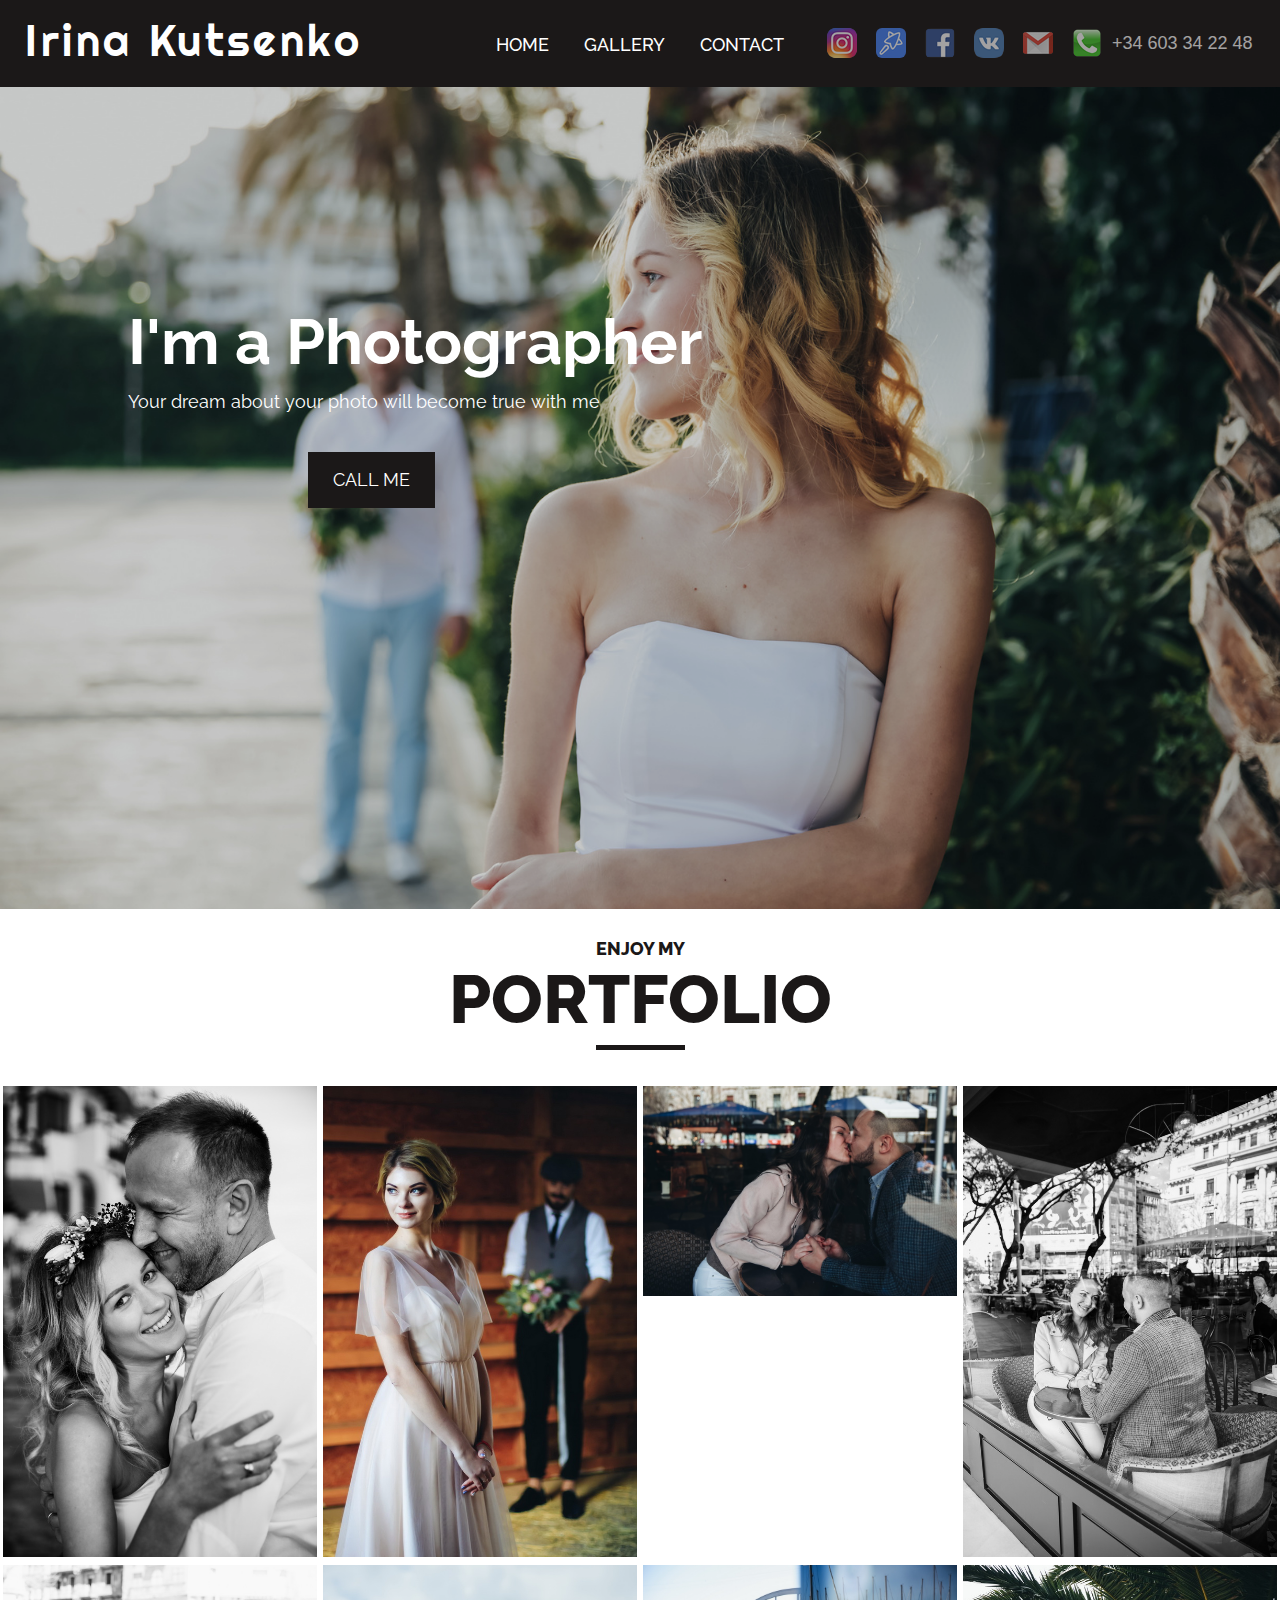
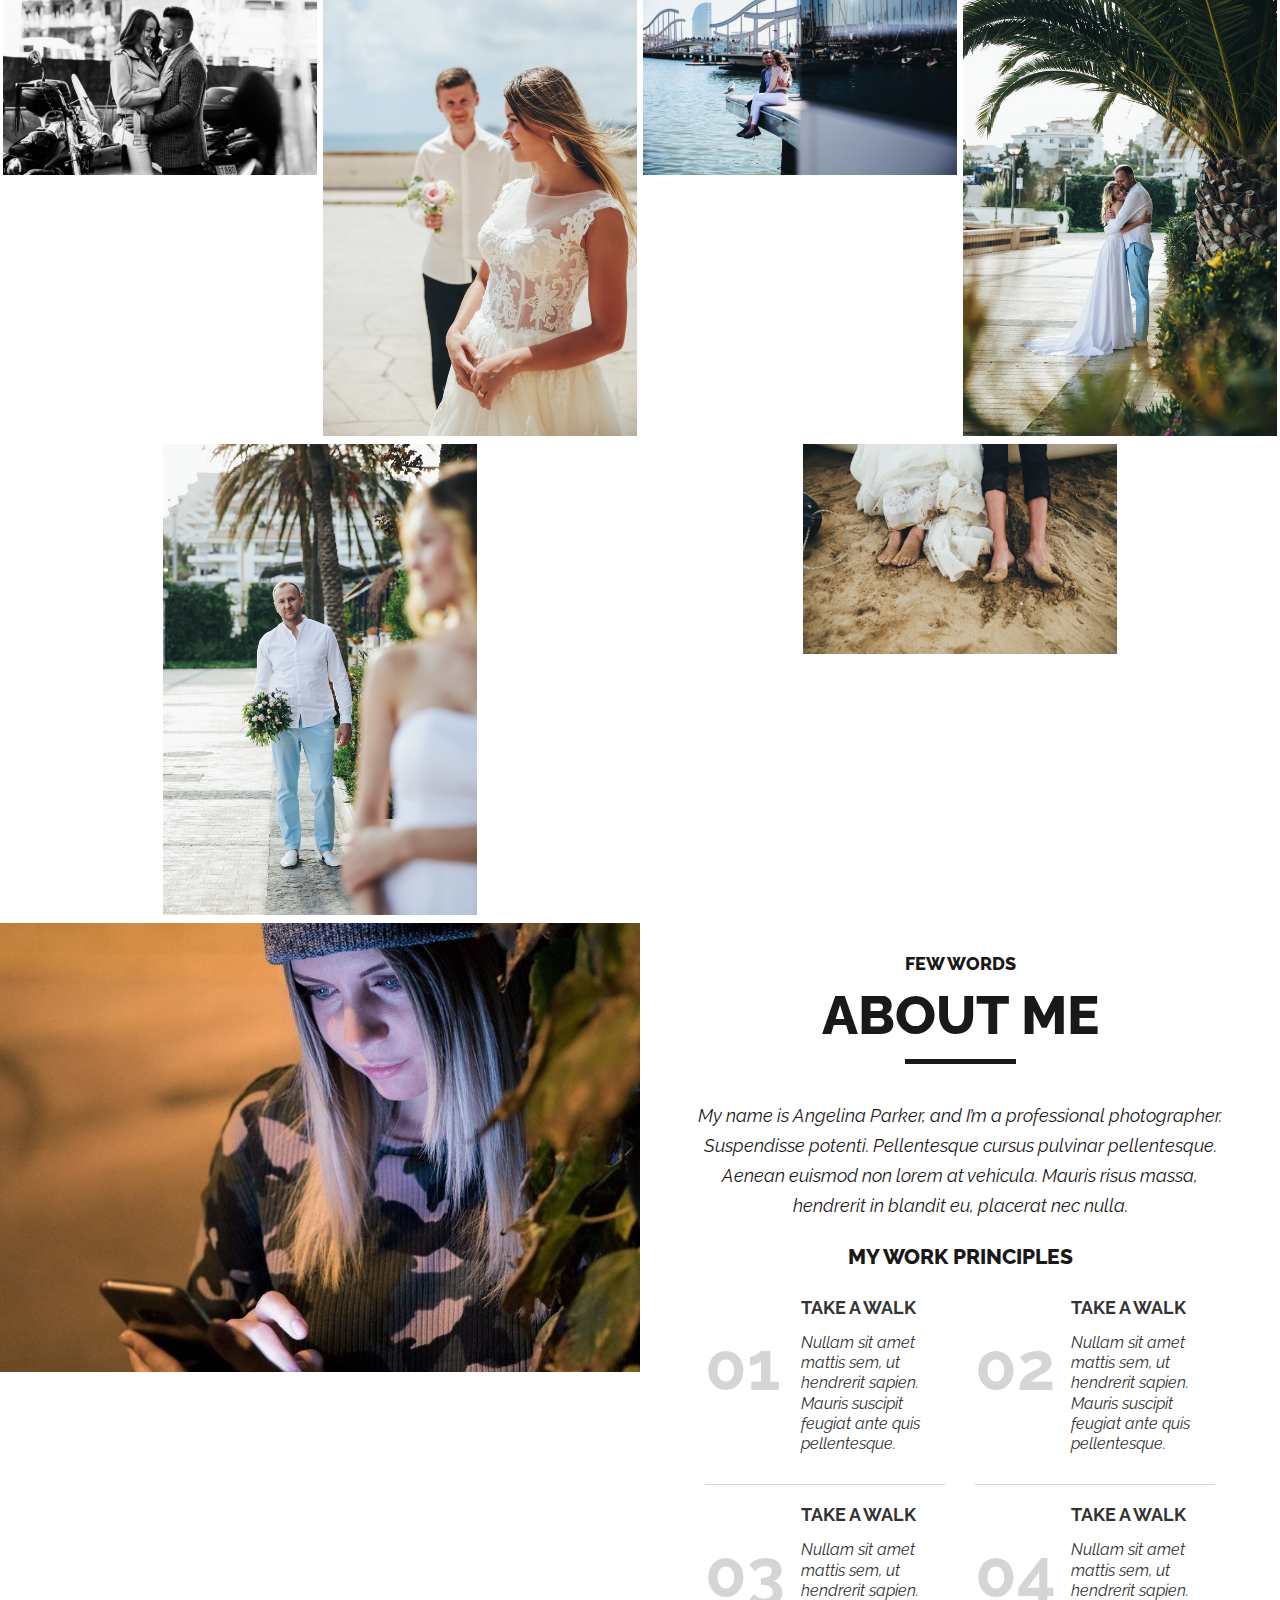
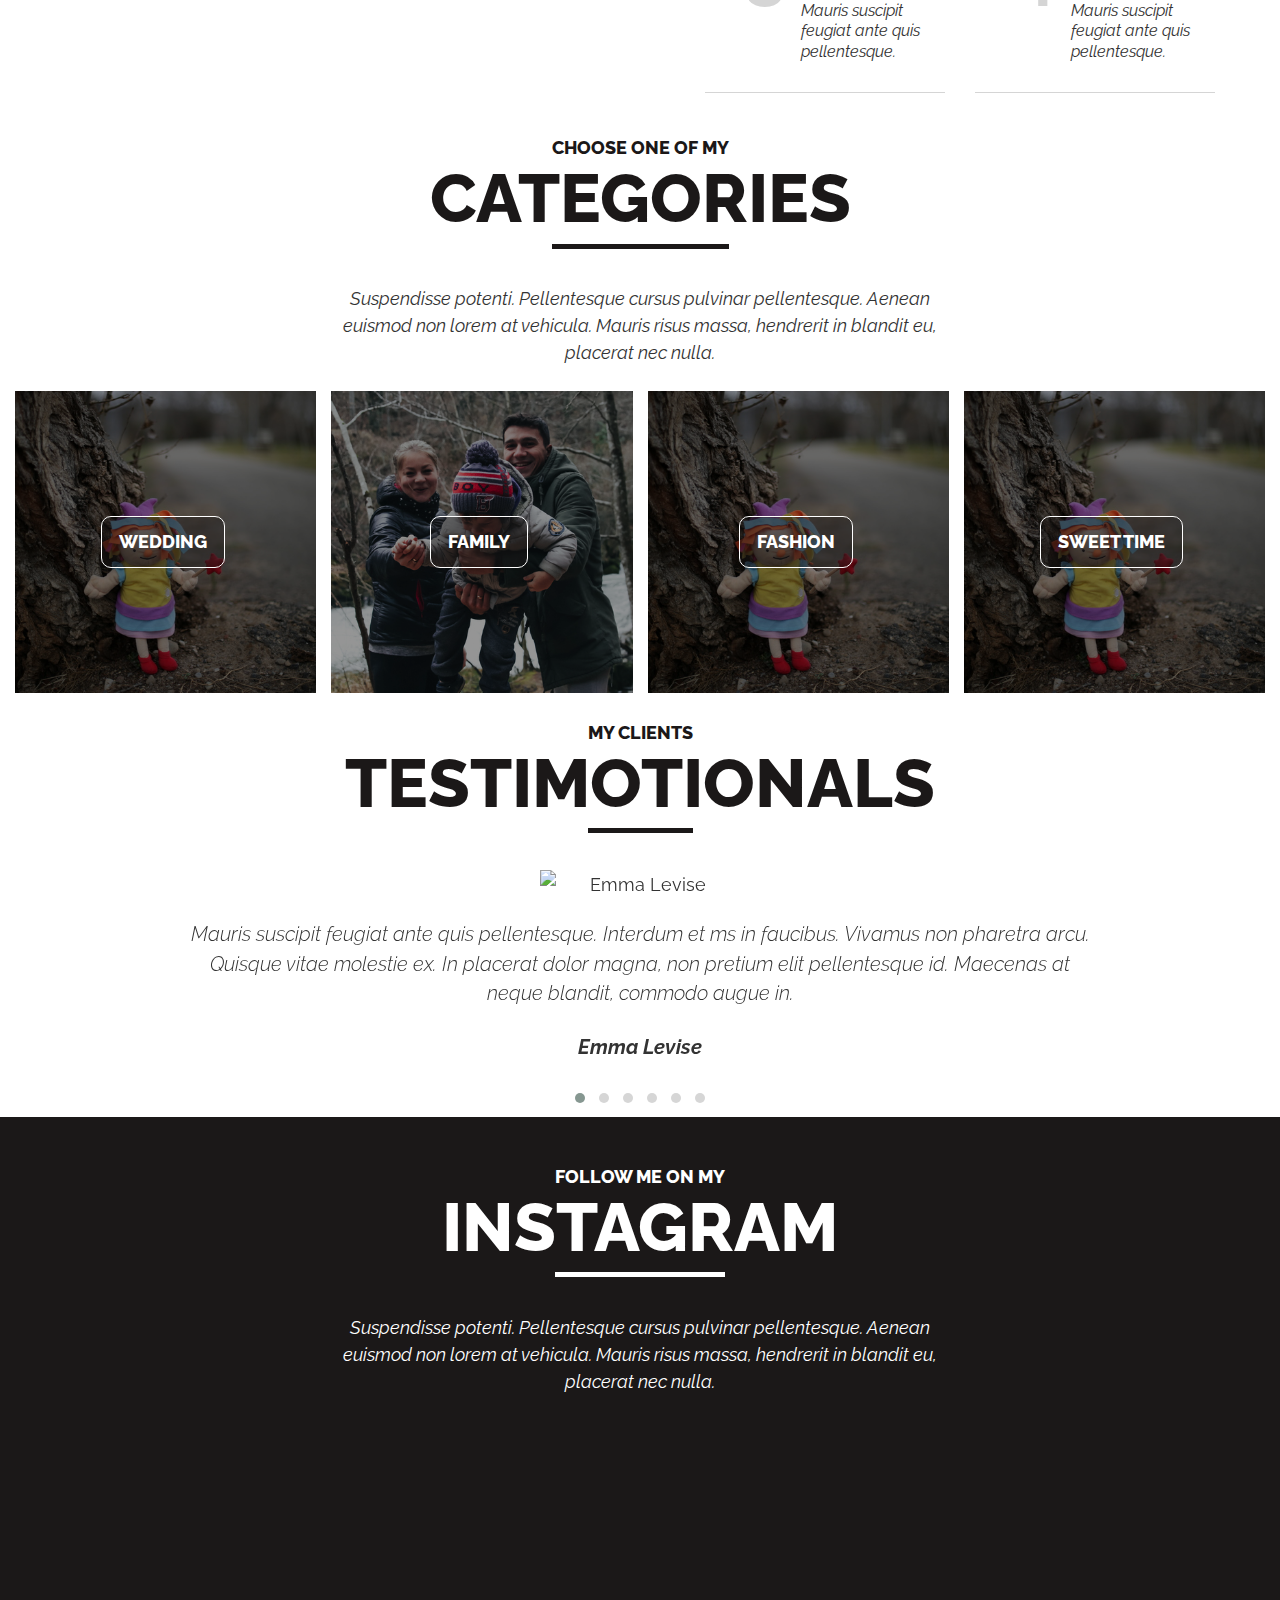
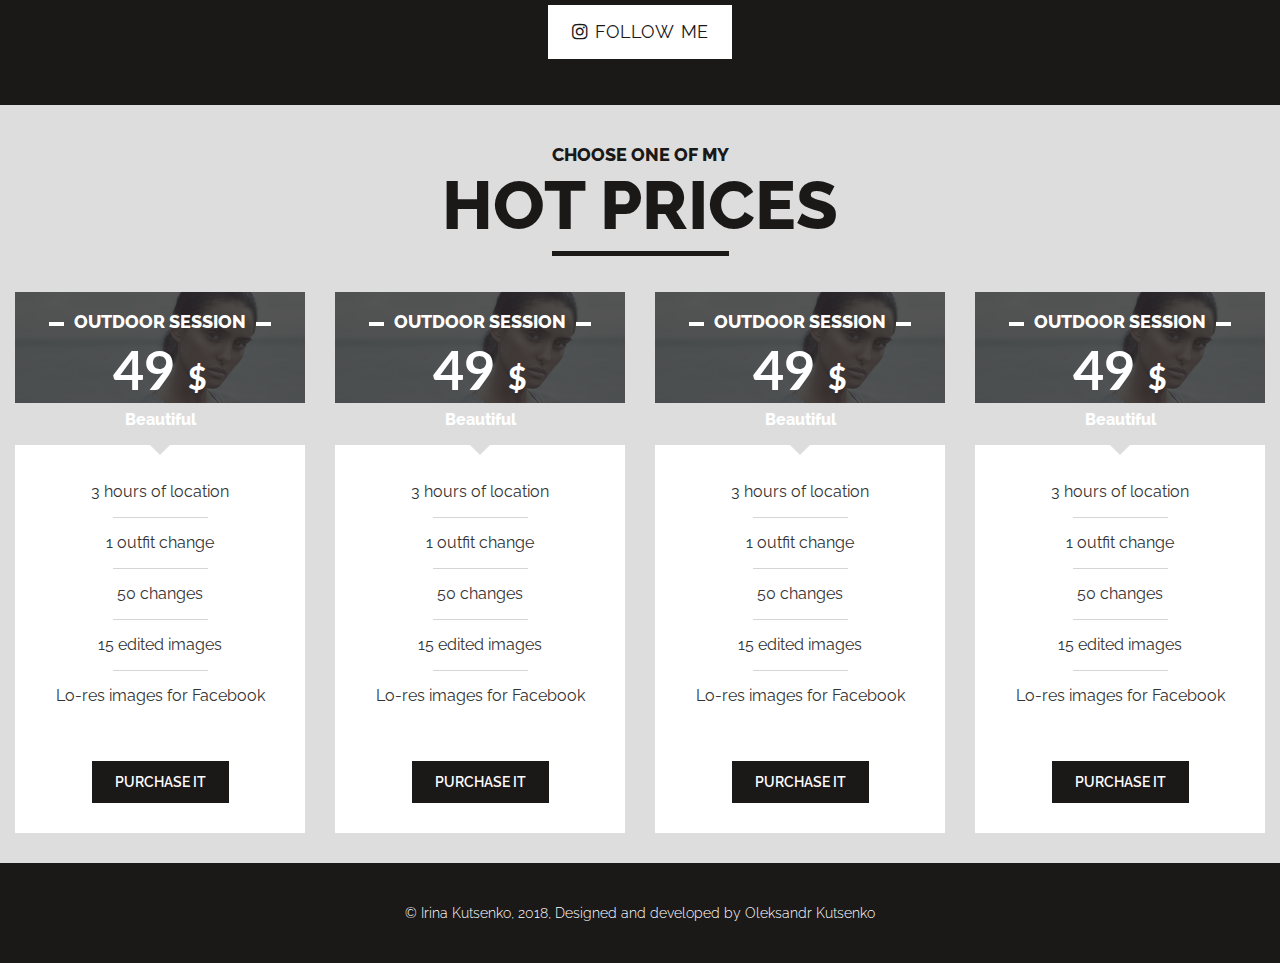
==== commit 2a764f32: "add instagram slider" ====
--- a/index.html
+++ b/index.html
@@ -311,7 +311,11 @@
             </h2>
             <p class="categories__text text-center">Suspendisse potenti. Pellentesque cursus pulvinar pellentesque. Aenean euismod non lorem at vehicula. Mauris risus massa, hendrerit in blandit eu, placerat nec nulla.</p>
         </div>
-        <div class="instagram-slider">сделать слайдер в этом месте для инстаграм</div>
+        <div class="instagram-slider">
+            <!-- LightWidget WIDGET -->
+            <script src="https://cdn.lightwidget.com/widgets/lightwidget.js"></script>
+            <iframe src="//lightwidget.com/widgets/7528f2cb81b959d68718dbbc87e4e00a.html" scrolling="no" allowtransparency="true" class="lightwidget-widget" style="width:100%;border:0;overflow:hidden;"></iframe>
+        </div>
         <form action="https://www.instagram.com/irina_kutsenko_ph/">
             <button type="submit" class="button instagram__button-link">
                 <i class="fa fa-instagram"></i>
--- a/assets/css/style.css
+++ b/assets/css/style.css
@@ -289,7 +289,8 @@
 .portfolio-images {
   display: flex;
   flex-wrap: wrap;
-  justify-content: space-between; }
+  justify-content: space-around;
+  width: 100%; }
 
 .portfolio-images--link {
   display: inline-block;
@@ -298,9 +299,6 @@
   text-decoration: none;
   color: black; }
 
-@media screen and (min-width: 50em) {
-  .portfolio-images--link {
-    width: calc(25% - 6px); } }
 .portfolio-images--link:hover img {
   transform: scale(1.2); }
 
@@ -686,6 +684,9 @@
   .contact-form__data {
     width: 300px;
     margin: 75px 0px; } }
+@media screen and (min-width: 1060px) {
+  .portfolio-images--link {
+    width: calc(25% - 6px); } }
 @media screen and (max-width: 770px) {
   .header__columns {
     display: block; }
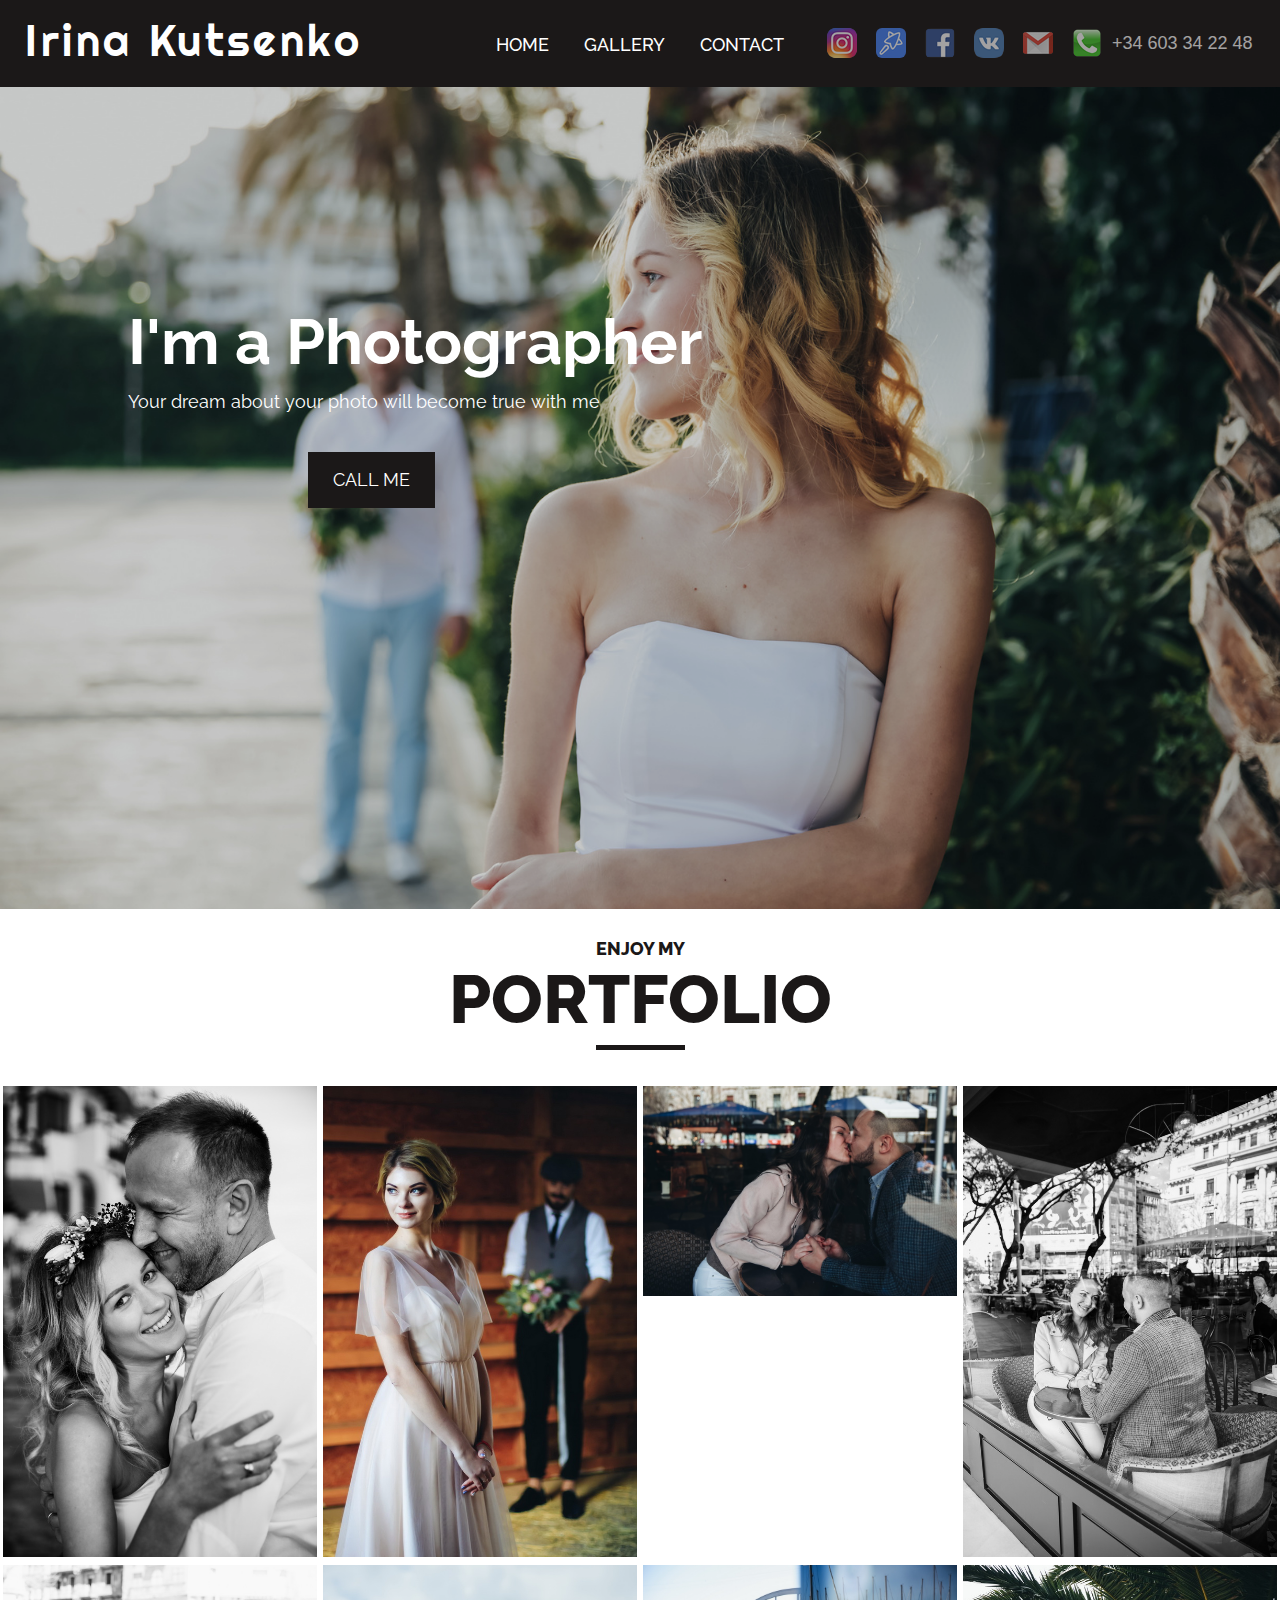
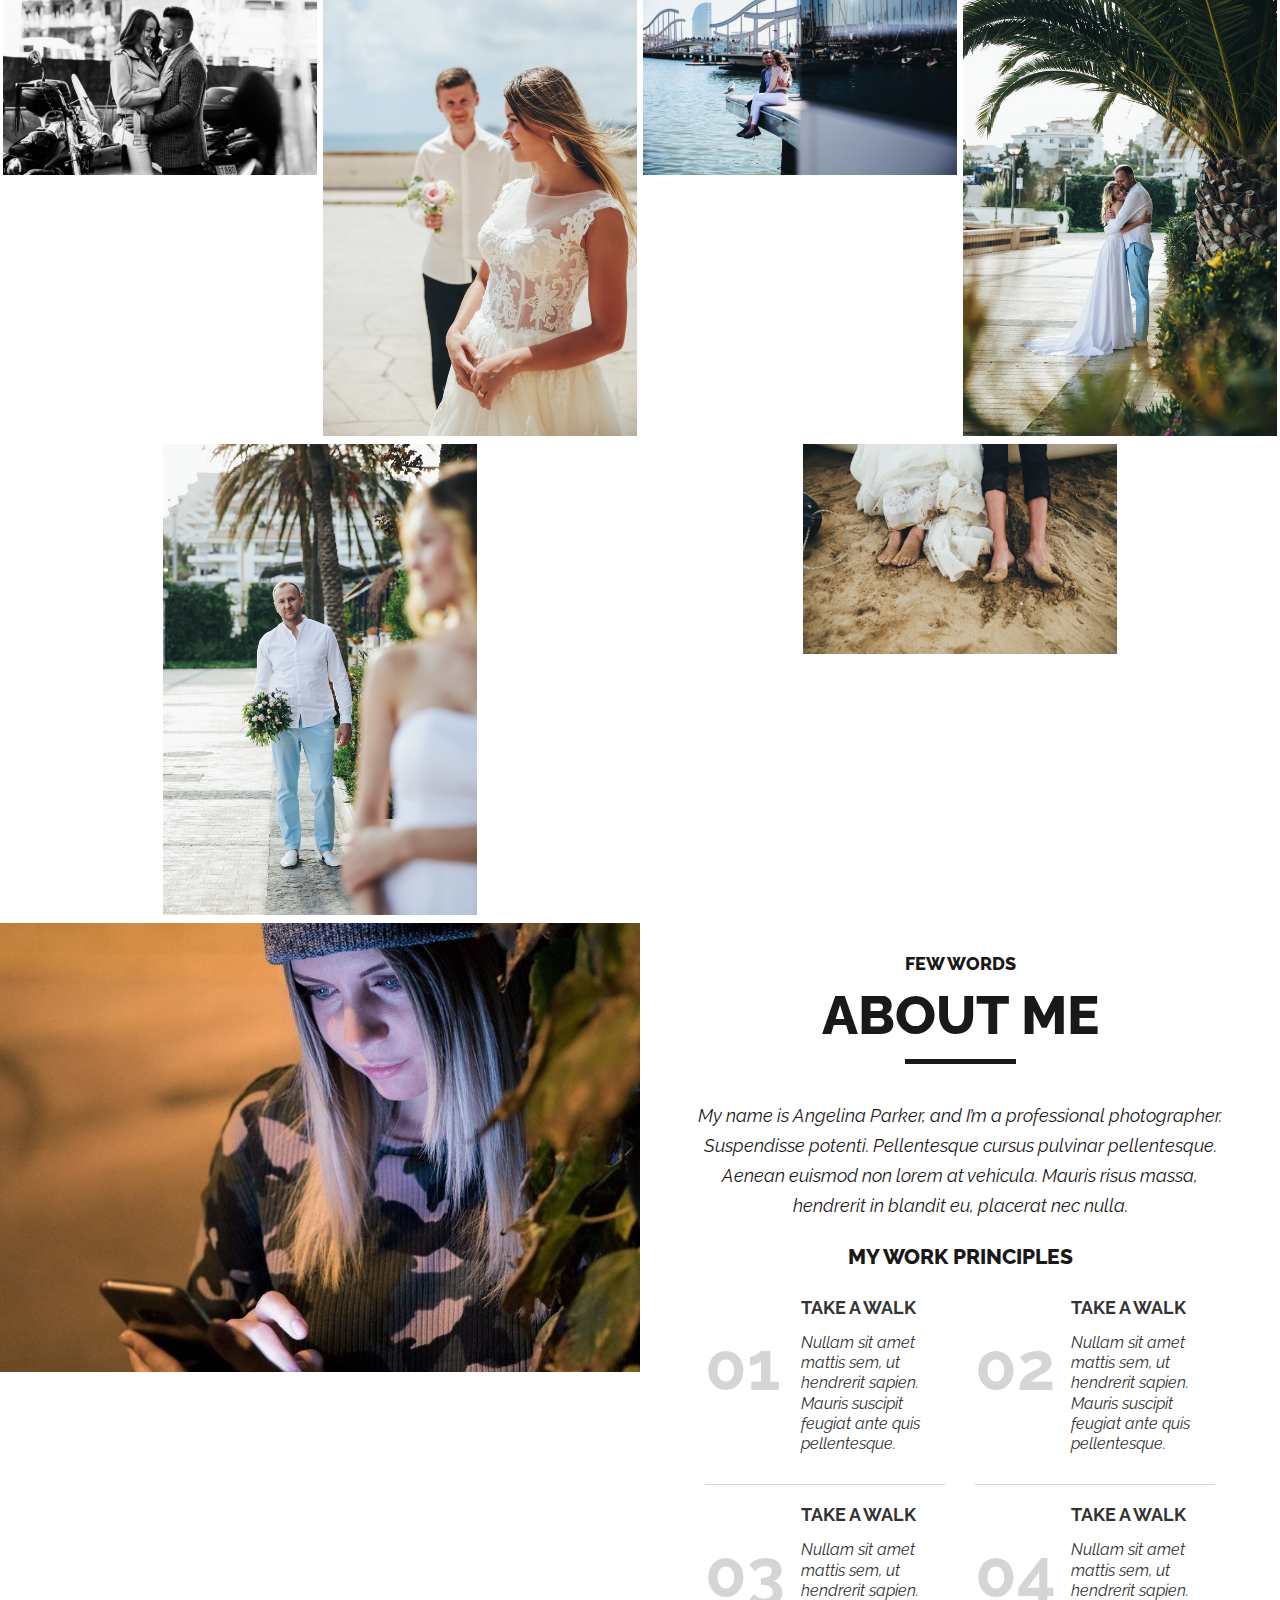
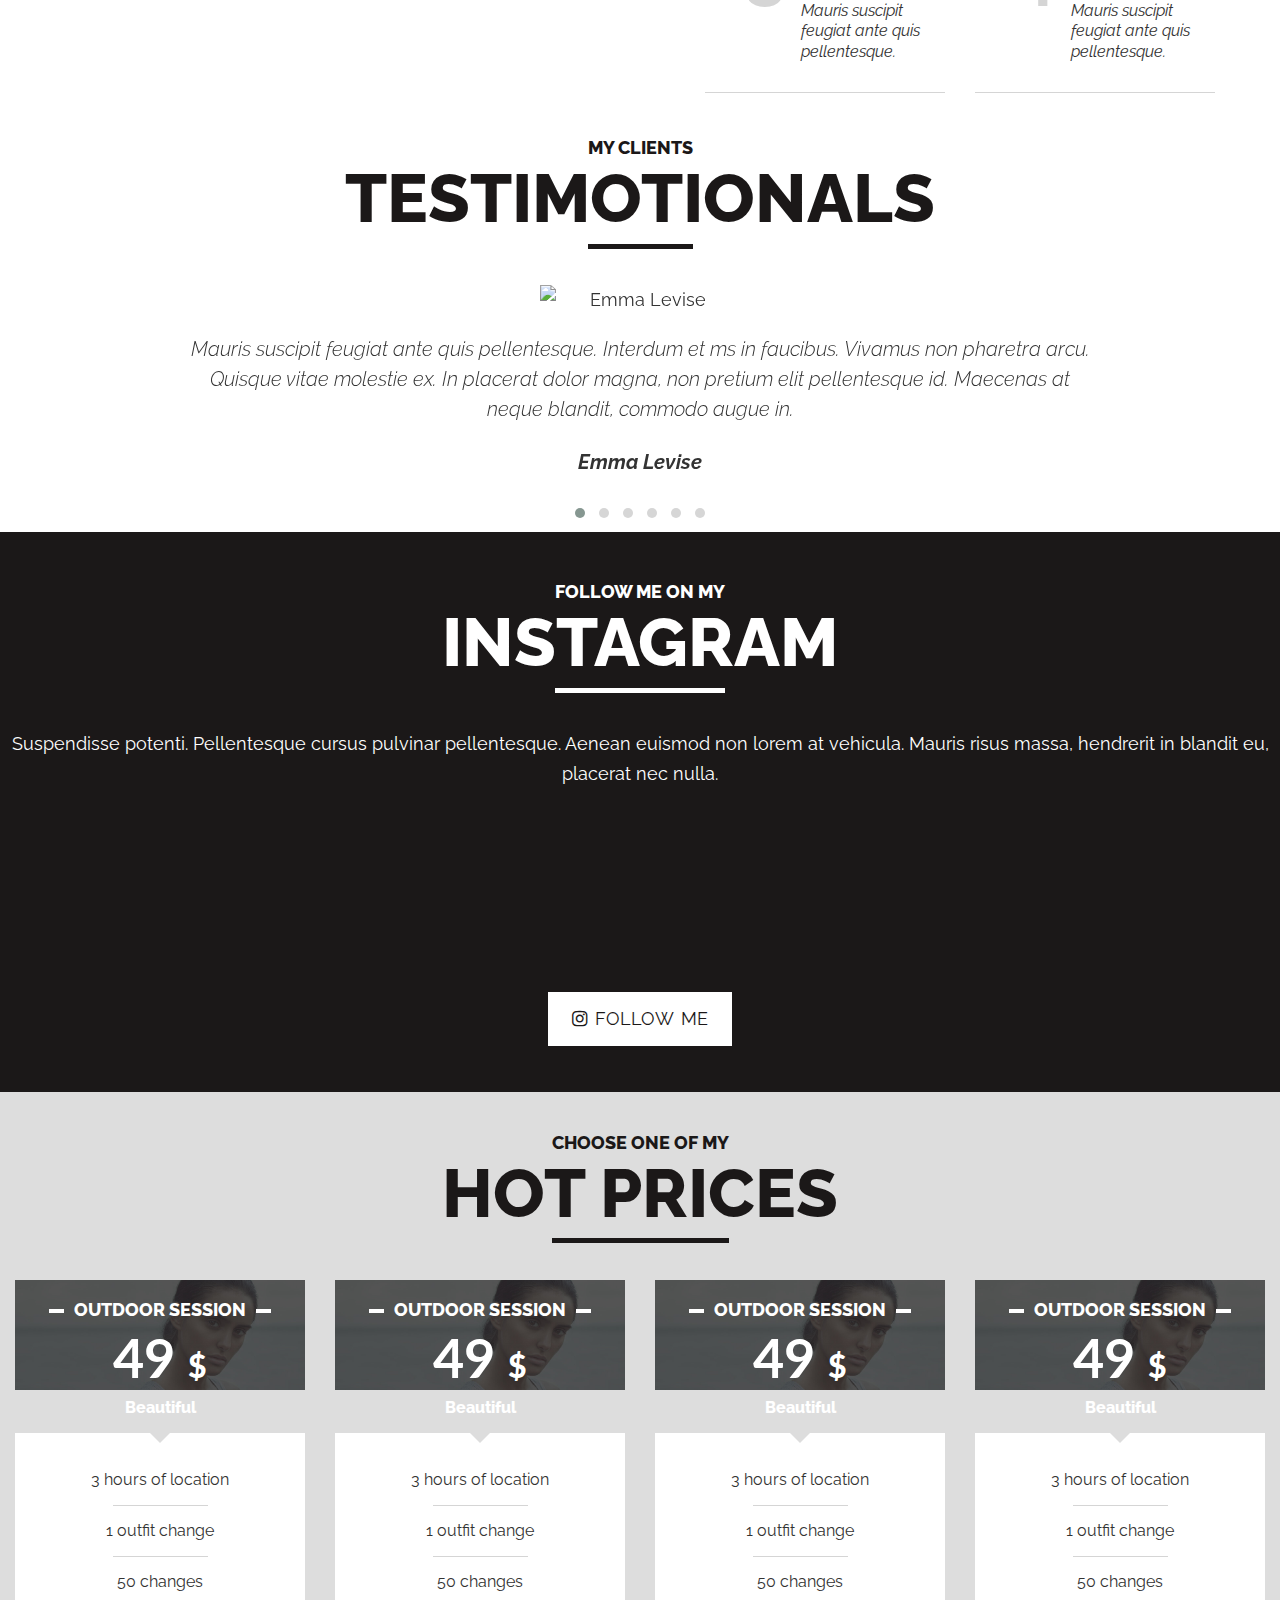
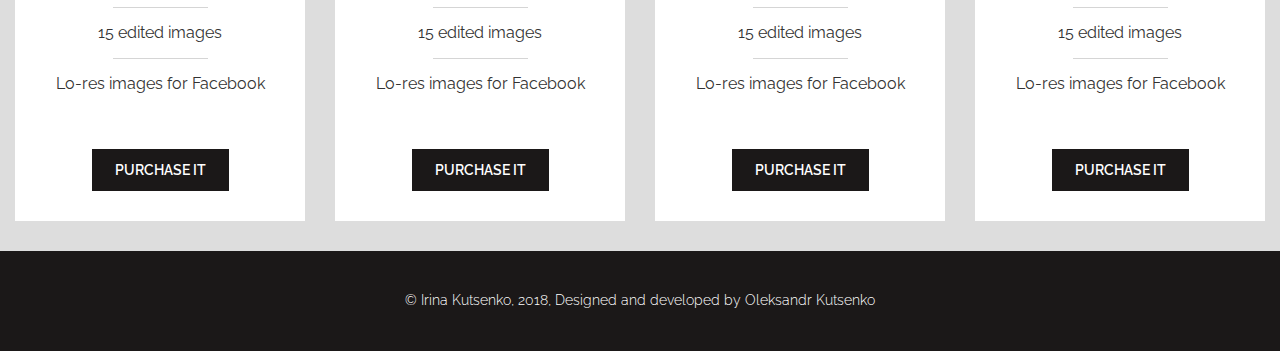
==== commit a5fac609: "update" ====
--- a/index.html
+++ b/index.html
@@ -199,43 +199,6 @@
             </div>
     </section>
     <!-- END SECTION ABOUT ME -->
-    <!-- BEGIN SECTION CATEGORIES -->
-    <section class="categories">
-        <div class="container">
-            <h2 class="section-header">
-                <span class="section-header__text-small">Choose one of my</span>
-                <span class="section-header__text-big">categories</span>
-            </h2>
-            <p class="categories__text text-center">Suspendisse potenti. Pellentesque cursus pulvinar pellentesque. Aenean euismod non lorem at vehicula. Mauris risus massa, hendrerit in blandit eu, placerat nec nulla.</p>
-        </div>
-        <div class="categories-list container-fluid">
-            <div class="categories-list__item">
-                <img class="categories-list__item-img" src="/img/categories-main/categories.JPG" alt="category img">
-                <div class="categories-list__item-button-container">
-                    <a class="categories-list__item-link" href="#">wedding</a>
-                </div>
-            </div>
-            <div class="categories-list__item">
-                <img class="categories-list__item-img" src="/img/categories-main/family.jpg" alt="category img">
-                <div class="categories-list__item-button-container">
-                    <a class="categories-list__item-link" href="#">family</a>
-                </div>
-            </div>
-            <div class="categories-list__item">
-                <img class="categories-list__item-img" src="/img/categories-main/categories.JPG" alt="category img">
-                <div class="categories-list__item-button-container">
-                    <a class="categories-list__item-link" href="#">fashion</a>
-                </div>
-            </div>
-            <div class="categories-list__item">
-                <img class="categories-list__item-img" src="/img/categories-main/categories.JPG" alt="category img">
-                <div class="categories-list__item-button-container">
-                    <a class="categories-list__item-link" href="#">sweet time</a>
-                </div>
-            </div>
-        </div>
-    </section>
-    <!-- END SECTION CATEGORIES -->
     <!-- BEGIN SECTION TESTIMOTIONALS -->
     <section class="testimotionals">
         <div class="container">
--- a/assets/css/style.css
+++ b/assets/css/style.css
@@ -364,60 +364,6 @@
   margin: 0;
   padding: 10px 0 0; }
 
-.categories__text {
-  max-width: 630px;
-  margin: 0 auto 25px;
-  font-style: italic;
-  line-height: 1.5rem; }
-
-.categories-list {
-  display: flex; }
-
-.categories-list__item {
-  position: relative;
-  width: calc((100% - 45px) / 4);
-  margin-right: 15px; }
-  .categories-list__item:last-child {
-    margin-right: 0; }
-  .categories-list__item:hover .categories-list__item-button-container {
-    background: rgba(0, 0, 0, 0.1); }
-
-.categories-list__item-img {
-  display: block;
-  width: 100%;
-  height: auto; }
-
-.categories-list__item-button-container {
-  position: absolute;
-  top: 0;
-  left: 0;
-  right: 0;
-  bottom: 0;
-  background: rgba(0, 0, 0, 0.4);
-  transition: 0.4s ease all;
-  text-align: center; }
-  .categories-list__item-button-container::after {
-    content: "";
-    display: inline-block;
-    height: 100%;
-    width: 0;
-    vertical-align: middle; }
-
-.categories-list__item-link {
-  display: inline-block;
-  vertical-align: middle;
-  padding: 10px 17px;
-  border: 1px solid #fff;
-  background: rgba(27, 24, 24, 0.4);
-  text-decoration: none;
-  color: #fff;
-  border-radius: 10px;
-  text-transform: uppercase;
-  font-weight: 800;
-  transition: 0.4s ease background; }
-  .categories-list__item-link:hover {
-    background: #1b1818; }
-
 .testimotionals-slider {
   display: block; }
 
@@ -632,7 +578,7 @@
   display: block;
   float: left;
   margin: 0 5px 5px 0;
-  width: 150px; }
+  width: 300px; }
 
 .my-gallery figcaption {
   display: none; }
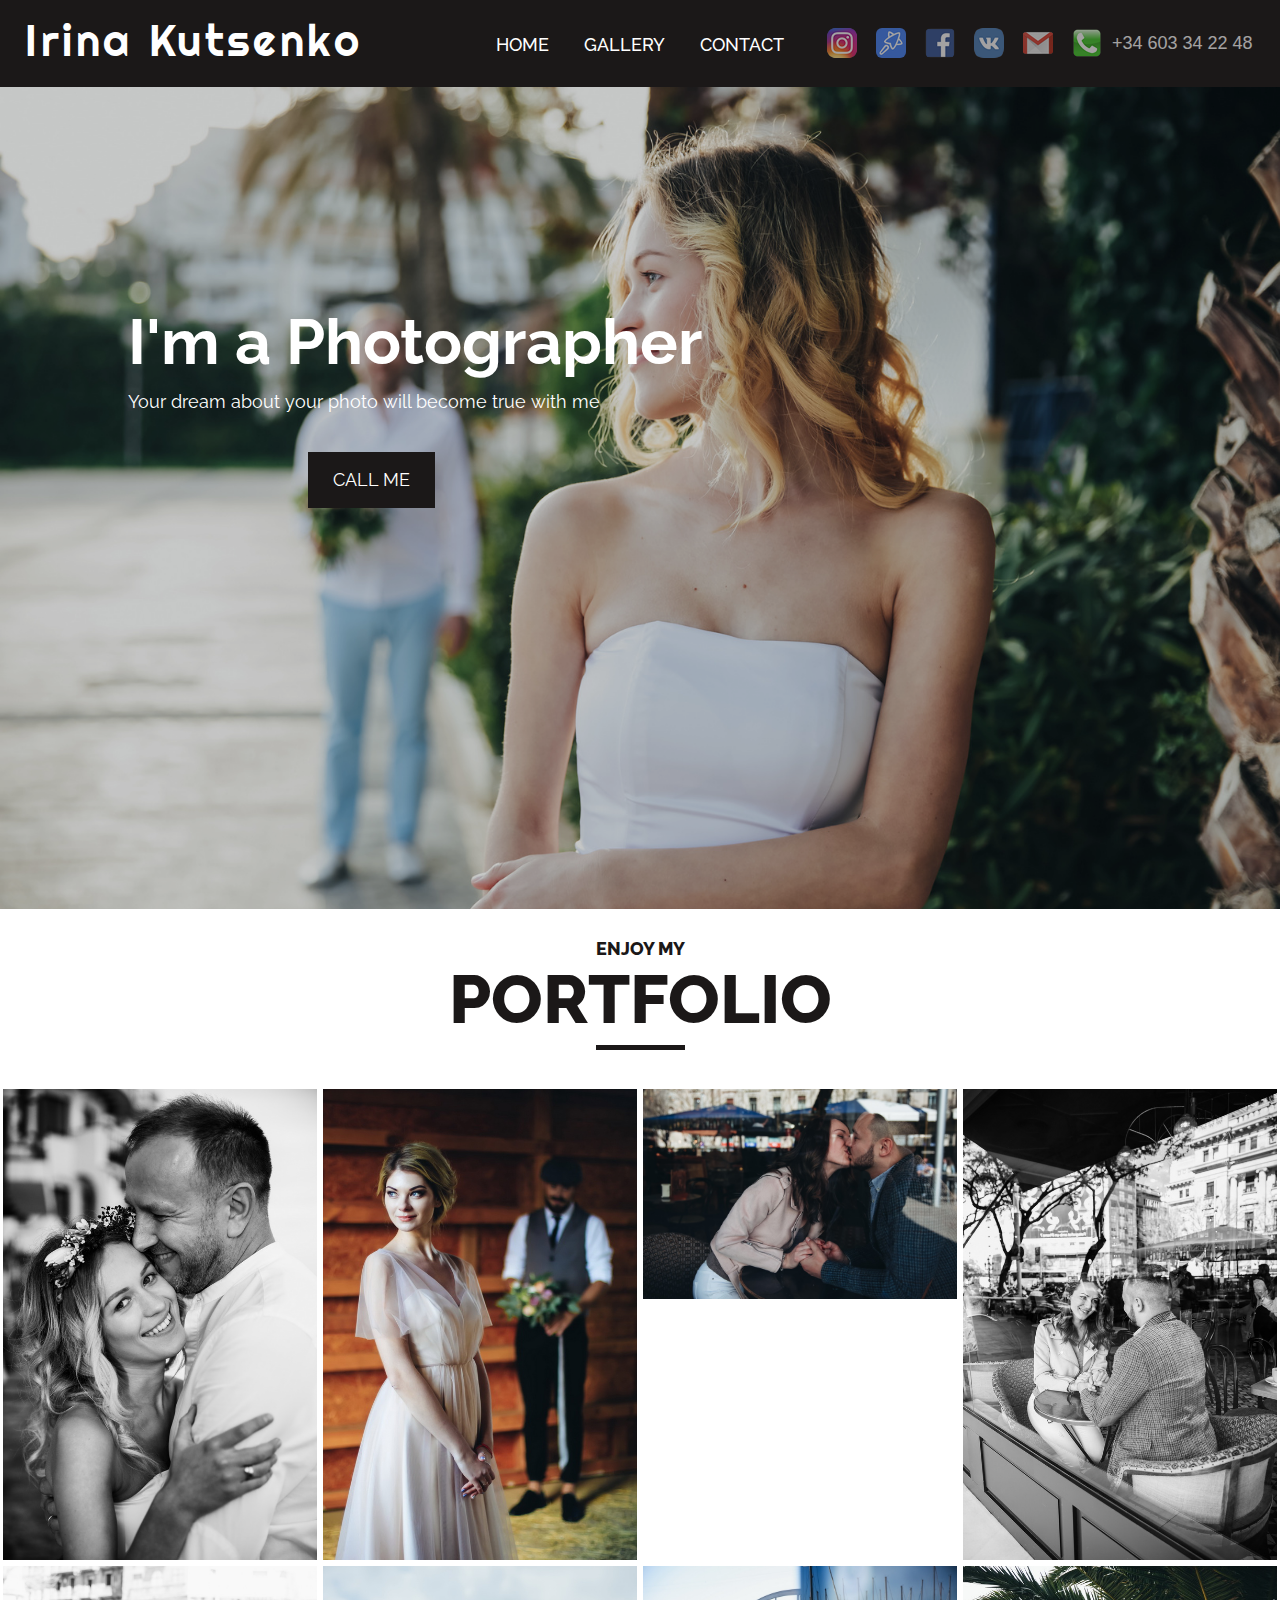
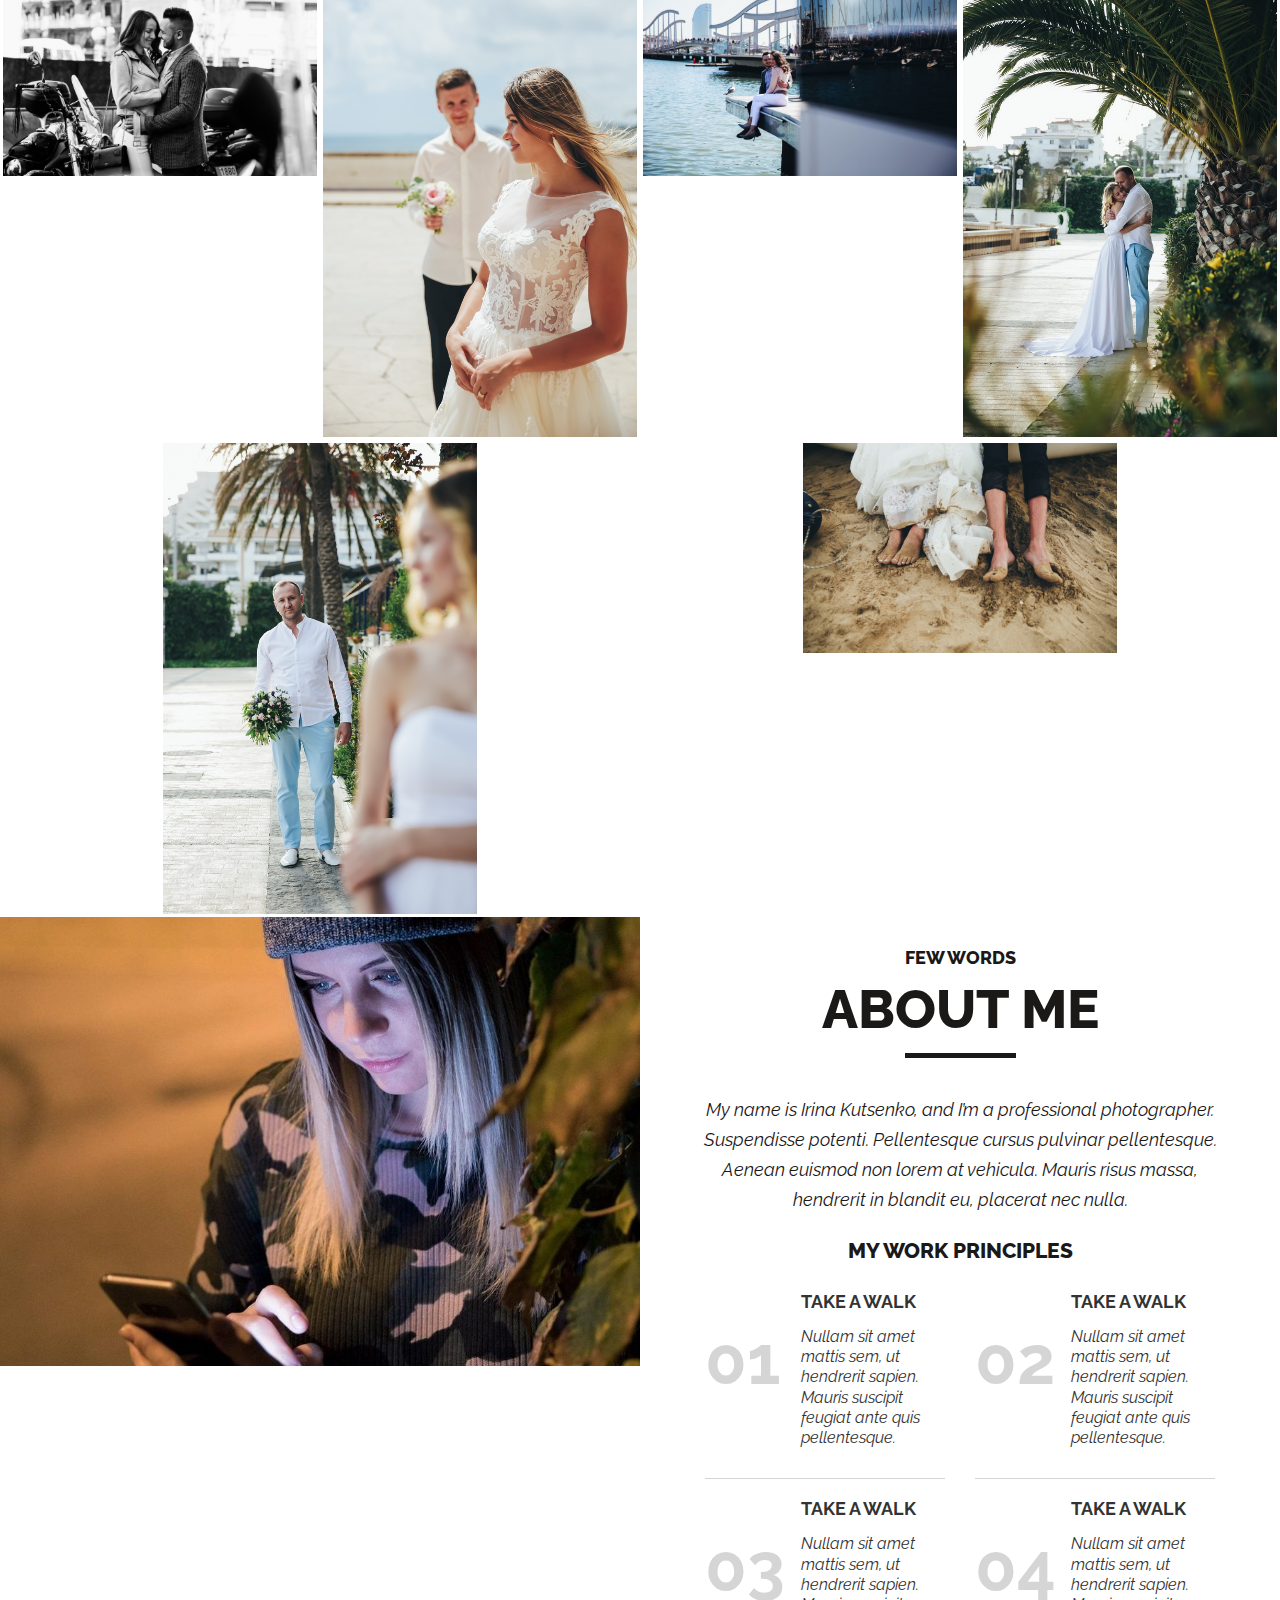
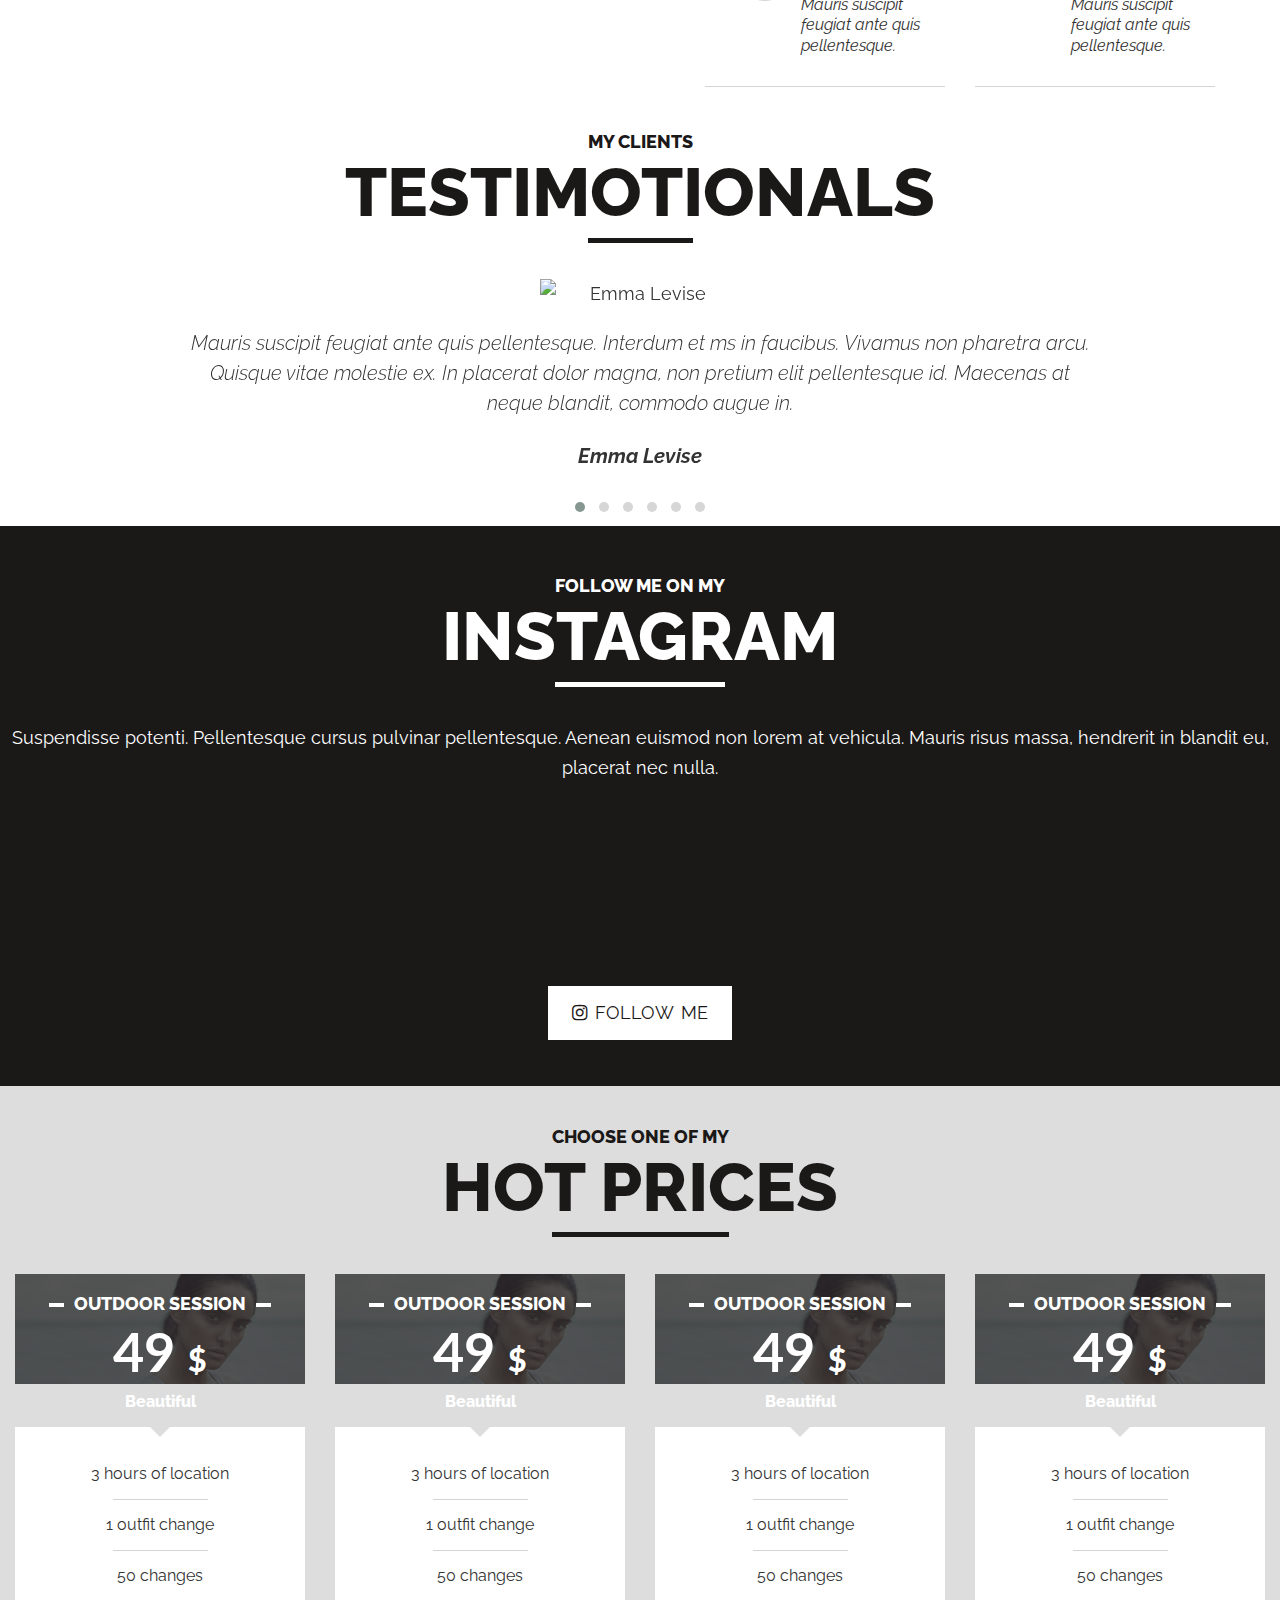
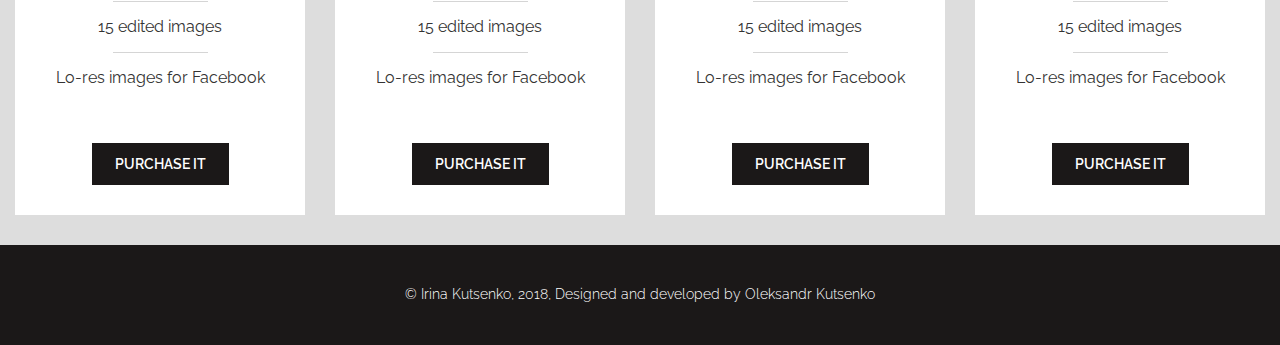
==== commit 197a3030: "update" ====
--- a/index.html
+++ b/index.html
@@ -9,10 +9,10 @@
     <link rel="stylesheet" href="owlcarousel/dist/assets/owl.theme.default.min.css">
 
     <link rel="stylesheet" href="assets/css/style.css" type="text/css">
-    <link rel="apple-touch-icon" sizes="180x180" href="/img/favicon/apple-touch-icon.png">
-    <link rel="icon" type="image/png" sizes="32x32" href="/img/favicon/favicon-32x32.png">
-    <link rel="icon" type="image/png" sizes="16x16" href="/img/favicon/favicon-16x16.png">
-    <link rel="manifest" href="/img/favicon/site.webmanifest">
+    <link rel="apple-touch-icon" sizes="180x180" href="img/favicon/apple-touch-icon.png">
+    <link rel="icon" type="image/png" sizes="32x32" href="img/favicon/favicon-32x32.png">
+    <link rel="icon" type="image/png" sizes="16x16" href="img/favicon/favicon-16x16.png">
+    <link rel="manifest" href="img/favicon/site.webmanifest">
     <meta name="msapplication-TileColor" content="#da532c">
     <meta name="theme-color" content="#ffffff">
 
@@ -45,32 +45,32 @@
                         <ul class="header-contact__list">
                             <li class="header-contact__list-item">
                                 <a href="https://www.instagram.com/irina_kutsenko_ph/" class="header-contact__list-item-link" target="_blank">
-                                    <img src="/img/icon/instagram_icon.png" alt="starofservice">
+                                    <img src="img/icon/instagram_icon.png" alt="starofservice">
                                 </a>
                             </li>
                             <li class="header-contact__list-item">
                                 <a href="https://www.starofservice.co/#/" class="header-contact__list-item-link" target="_blank">
-                                    <img src="/img/icon/starofservice_icon.png" alt="starofservice">
+                                    <img src="img/icon/starofservice_icon.png" alt="starofservice">
                                 </a>
                             </li>
                             <li class="header-contact__list-item">
                                 <a href="https://www.facebook.com/IrinaKutsenkoPH"  class="header-contact__list-item-link" target="_blank">
-                                    <img src="/img/icon/fb_icon.png" alt="starofservice">
+                                    <img src="img/icon/fb_icon.png" alt="starofservice">
                                 </a>
                             </li>
                             <li class="header-contact__list-item">
                                 <a href="https://vk.com/irina_kutsenko_ph" class="header-contact__list-item-link" target="_blank">
-                                    <img src="/img/icon/vk_icon.png" alt="starofservice">
+                                    <img src="img/icon/vk_icon.png" alt="starofservice">
                                 </a>
                             </li>
                             <li class="header-contact__list-item">
                                 <a href="mailto:irinakutsenkoph@gmail.com" class="header-contact__list-item-link" target="_blank">
-                                    <img src="/img/icon/mail_icon.png" alt="starofservice">
+                                    <img src="img/icon/mail_icon.png" alt="starofservice">
                                 </a>
                             </li>
                             <li class="header-contact__list-item">
                                 <a href="tel:34603342248" title="+34 603 34 22 48" class="header-contact__list-item-link" target="_blank">
-                                    <img src="/img/icon/phone_icon.png" alt="starofservice">
+                                    <img src="img/icon/phone_icon.png" alt="starofservice">
                                     <span class="header-contact__list-item-phone">+34 603 34 22 48</span>
                                 </a>
                             </li>
@@ -157,14 +157,14 @@
     <!-- BEGIN SECTION ABOUT ME -->
     <section class="about">
             <div class="about__column-left">
-                <img class="about__img" src="/img/aboutme.jpg" alt="About me">
+                <img class="about__img" src="img/aboutme.jpg" alt="About me">
             </div>
             <div class="about__column-right">
                 <h2 class="section-header">
                     <span class="section-header__text-small">Few words</span>
                     <span class="section-header__text-big section-header__text-big--smaller">About me</span>
                 </h2>
-                <p class="text-italic text-italic--dark text-center">My name is Angelina Parker, and I’m a professional photographer. Suspendisse potenti. Pellentesque cursus pulvinar pellentesque. Aenean euismod non lorem at vehicula. Mauris risus massa, hendrerit in blandit eu, placerat nec nulla.</p>
+                <p class="text-italic text-italic--dark text-center">My name is Irina Kutsenko, and I’m a professional photographer. Suspendisse potenti. Pellentesque cursus pulvinar pellentesque. Aenean euismod non lorem at vehicula. Mauris risus massa, hendrerit in blandit eu, placerat nec nulla.</p>
                 <h3 class="section-header">My work principles</h3>
                 <div class="principles">
                     <div class="principles__item">
@@ -399,30 +399,24 @@
             integrity="sha256-FgpCb/KJQlLNfOu91ta32o/NMZxltwRo8QtmkMRdAu8="
             crossorigin="anonymous"></script>
     <script src="https://unpkg.com/masonry-layout@4/dist/masonry.pkgd.min.js"></script>
-    <script>
-        var $grid = $('.portfolio-images').masonry({
-            // options...
-        });
-    </script>
     <!--masonry end-->
     <!--owlcarousel-->
-    <script src="owlcarousel/docs/assets/vendors/jquery.min.js"></script>
     <script src="owlcarousel/dist/owl.carousel.min.js"></script>
     <script>
         $(document).ready(function(){
-            $(".owl-carousel").owlCarousel();
-        });
-    </script>
-    <script>
-        var owl = $('.owl-carousel');
-        owl.owlCarousel({
-            items:1,
-            loop:true,
-            margin:10,
-            autoHeight:true,
-            autoplay:true,
-            autoplayTimeout:3000,
-            autoplayHoverPause:true
+            $(".owl-carousel").owlCarousel({
+                items:1,
+                loop:true,
+                margin:10,
+                autoHeight:true,
+                autoplay:true,
+                autoplayTimeout:3000,
+                autoplayHoverPause:true
+            });
+
+            $('.portfolio-images').masonry({
+                // options...
+            });
         });
     </script>
     <!--owlcarousel end-->
--- a/assets/css/style.css
+++ b/assets/css/style.css
@@ -11,6 +11,10 @@
   margin: 0;
   padding: 0;
   background: #fff; }
+
+.gallery-body {
+  display: flex;
+  flex-direction: column; }
 
 .container {
   margin: 0 auto;
@@ -250,7 +254,7 @@
   margin-left: 5px; }
 
 .home-first-screen {
-  background: url("/img/firstscreen.jpg") no-repeat center top;
+  background: url("../../img/firstscreen.jpg") no-repeat center top;
   background-size: cover;
   height: calc(100vh - 78px);
   padding-top: 240px;
@@ -294,7 +298,7 @@
 
 .portfolio-images--link {
   display: inline-block;
-  margin-bottom: 8px;
+  margin: 3px;
   width: calc(50% - 4px);
   text-decoration: none;
   color: black; }
@@ -567,8 +571,9 @@
 
 .my-gallery {
   display: flex;
-  width: 100%;
-  float: left; }
+  flex-wrap: wrap;
+  justify-content: space-evenly;
+  margin: 20px auto; }
 
 .my-gallery img {
   width: 100%;
@@ -576,16 +581,19 @@
 
 .my-gallery figure {
   display: block;
-  float: left;
-  margin: 0 5px 5px 0;
-  width: 300px; }
+  width: 25rem; }
 
 .my-gallery figcaption {
   display: none; }
 
 .footer-gallery {
-  display: inline-flex;
-  width: 100%; }
+  flex-shrink: 0; }
+
+.hidden-images {
+  display: none; }
+
+.wrapper {
+  flex: 1 0 auto; }
 
 @media screen and (max-width: 1370px) {
   .header-contact {
@@ -629,7 +637,11 @@
 
   .contact-form__data {
     width: 300px;
-    margin: 75px 0px; } }
+    margin: 75px 0px; }
+
+  .my-gallery figure {
+    display: block;
+    width: 18rem; } }
 @media screen and (min-width: 1060px) {
   .portfolio-images--link {
     width: calc(25% - 6px); } }
@@ -670,6 +682,10 @@
   .contact-form__data {
     width: 90%;
     margin: 40px 0px; } }
+@media screen and (max-width: 665px) {
+  .my-gallery figure {
+    display: block;
+    width: 15rem; } }
 @media screen and (max-width: 337px) {
   .contact-content__text > h1 {
     font-size: 1.7rem; }
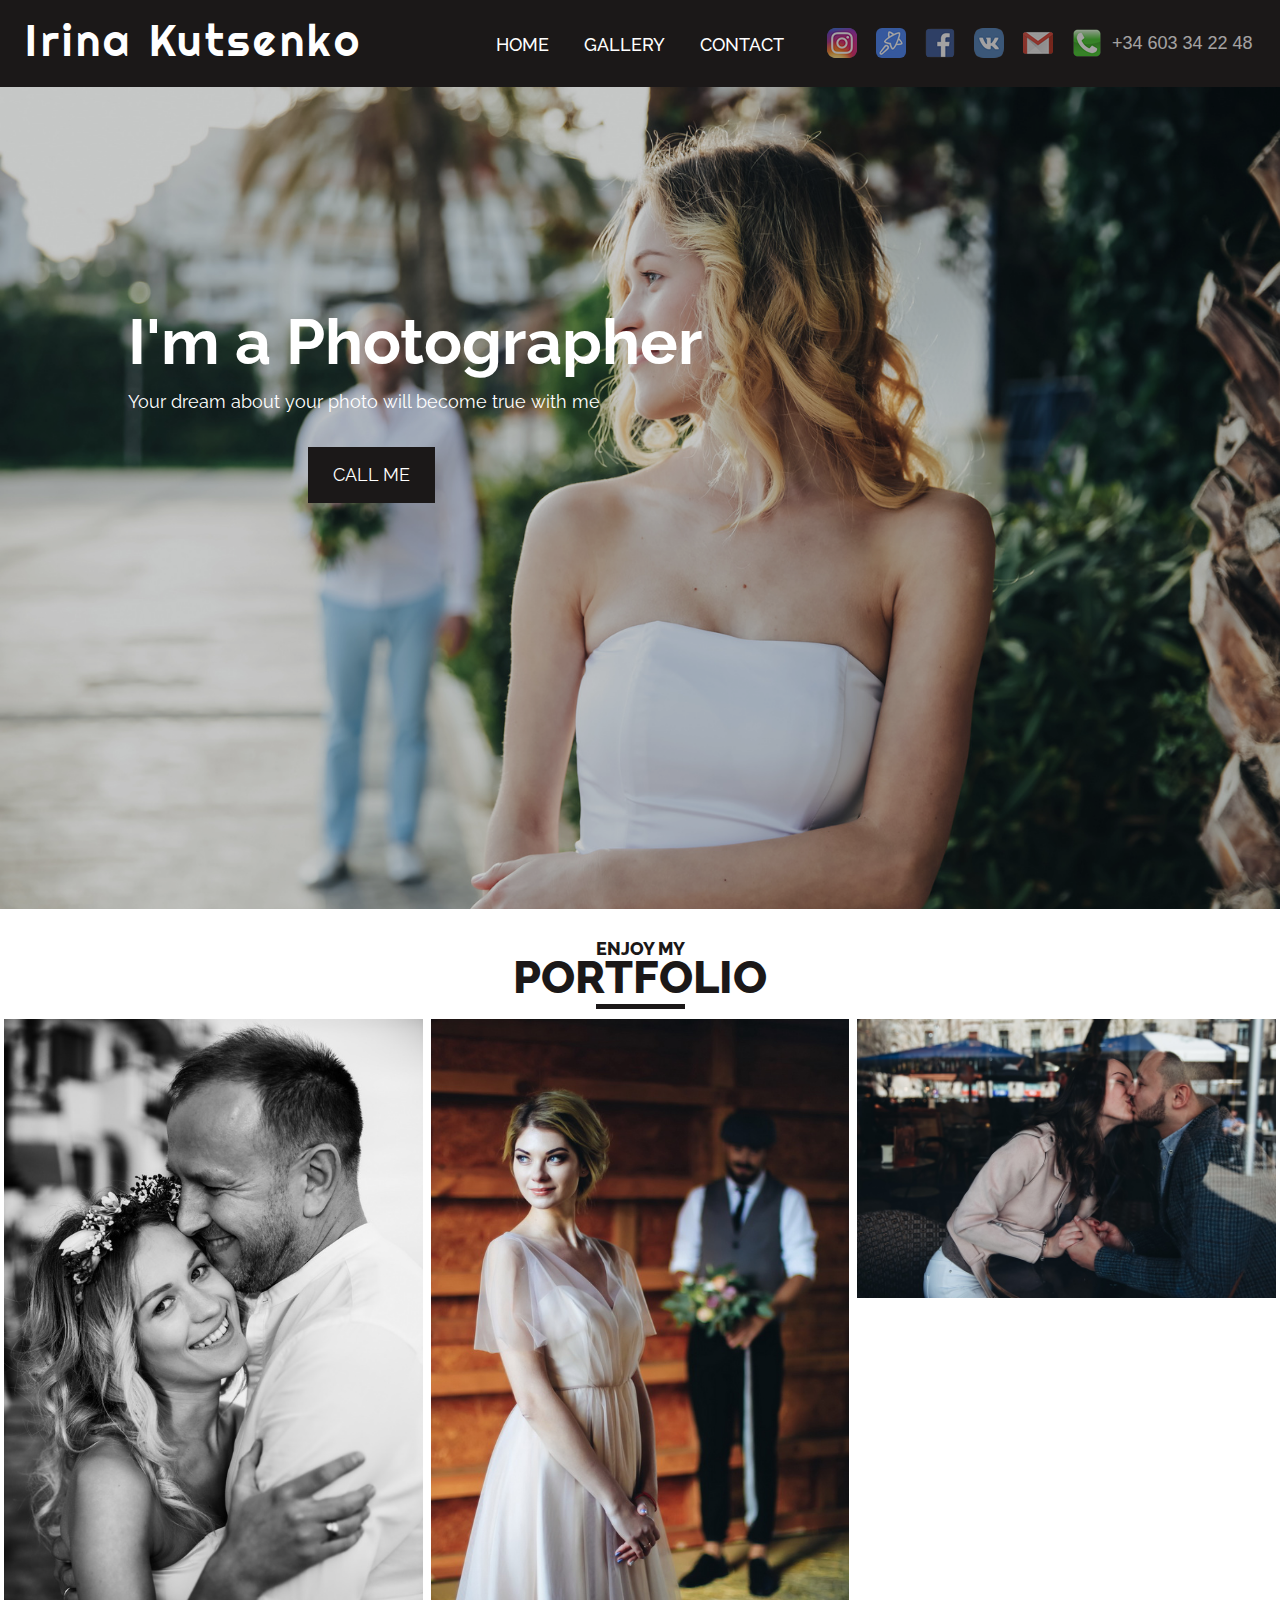
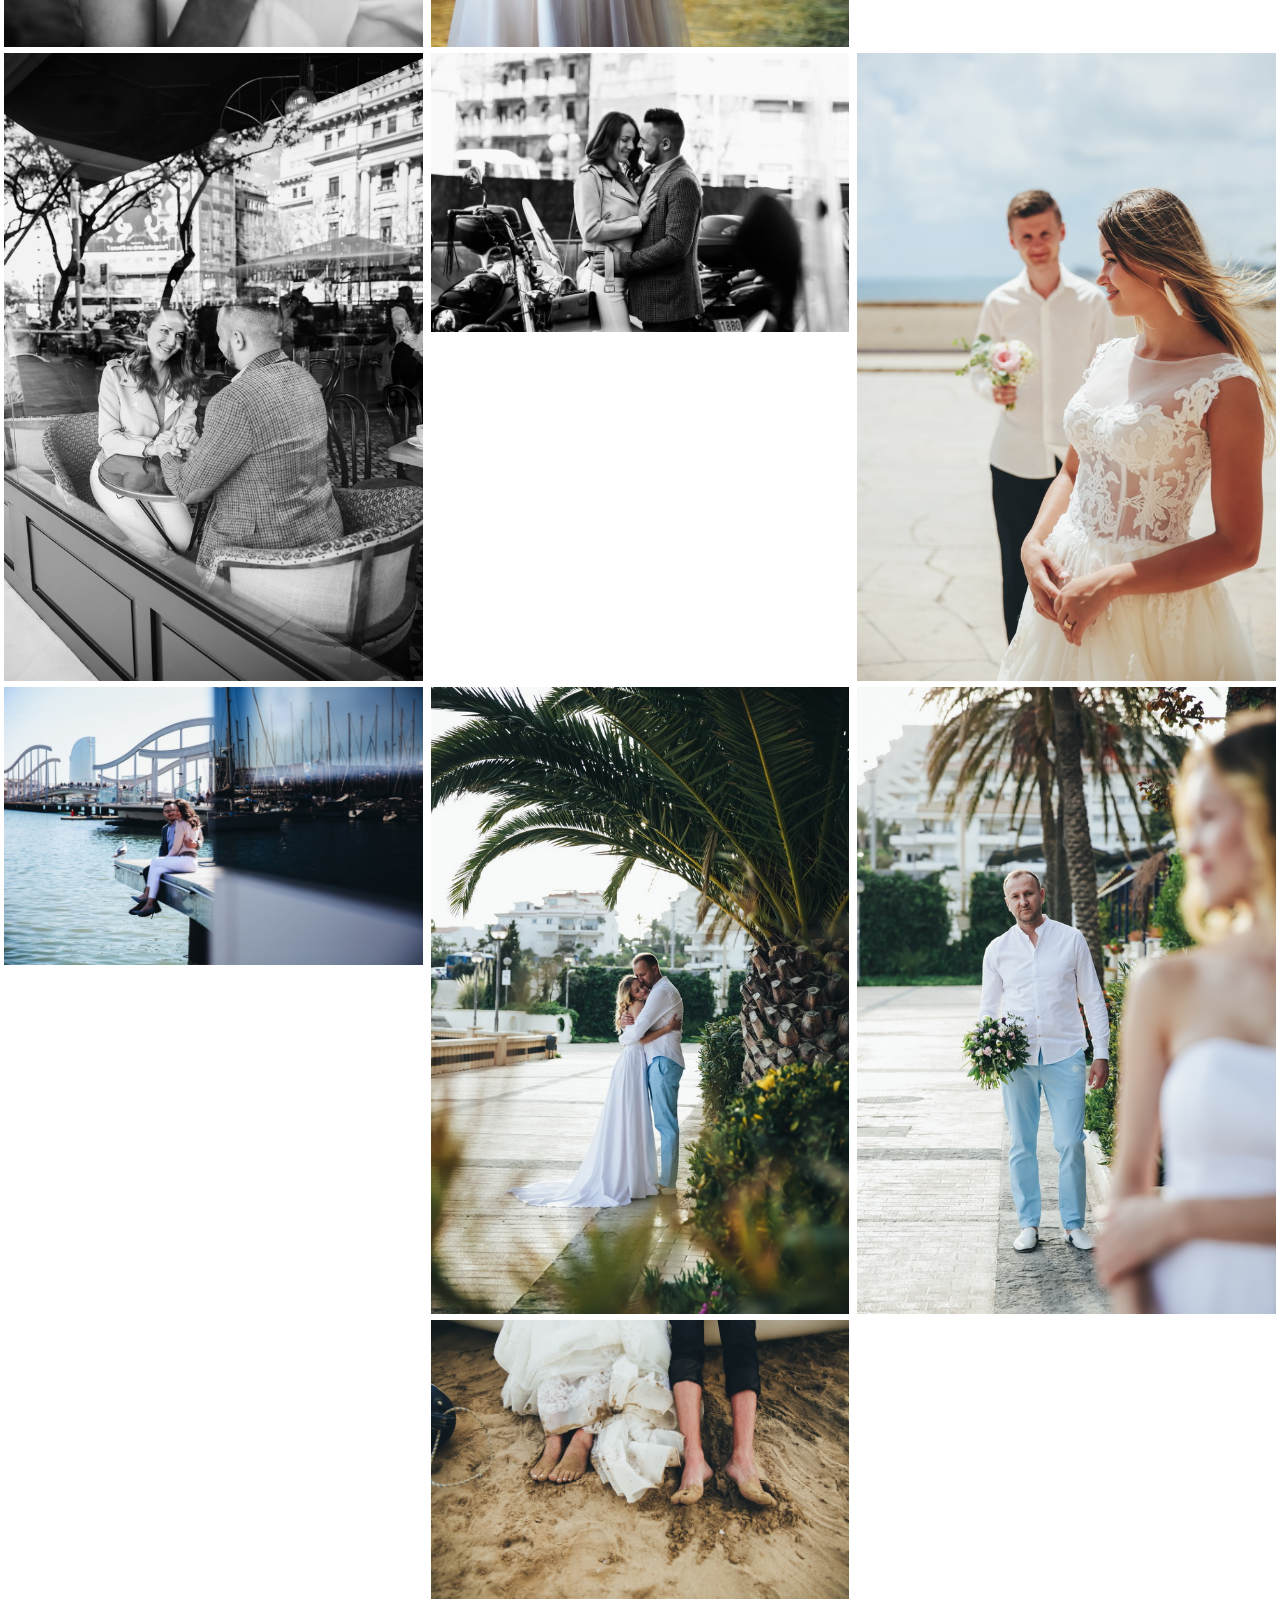
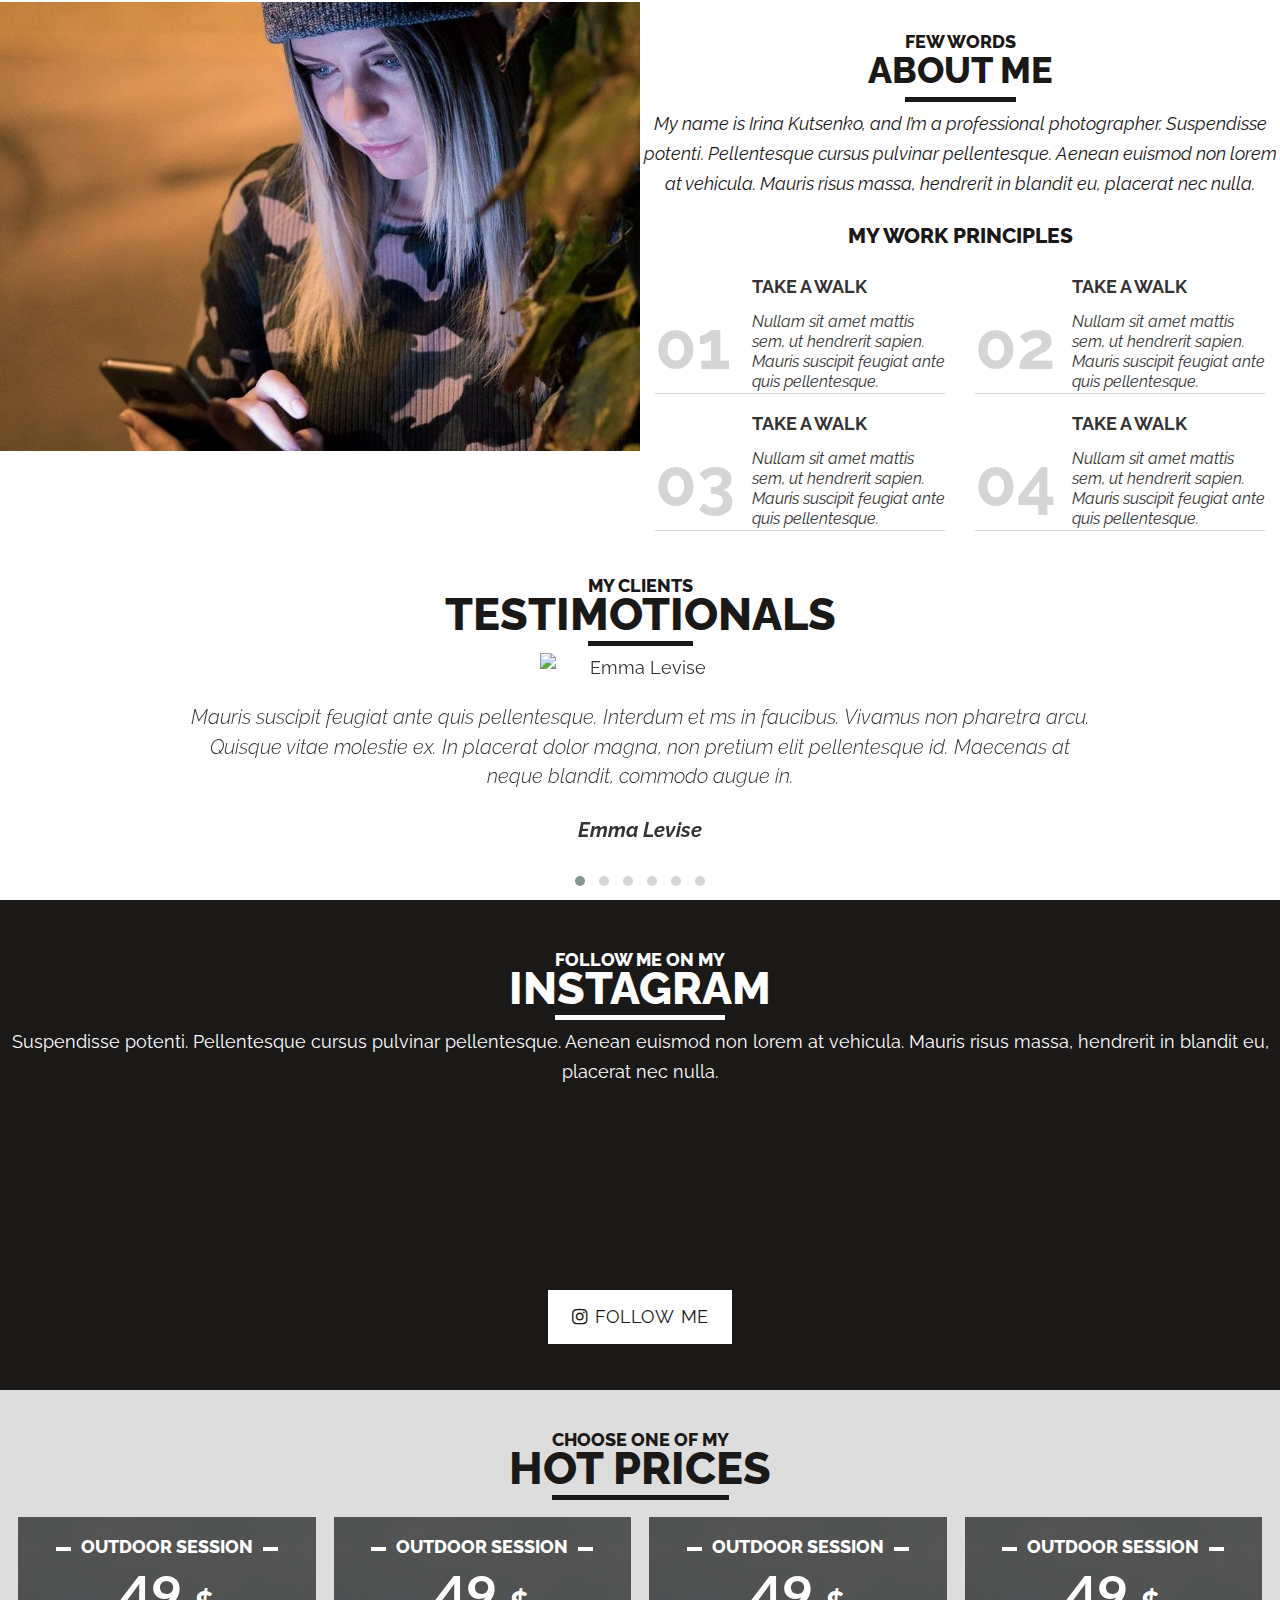
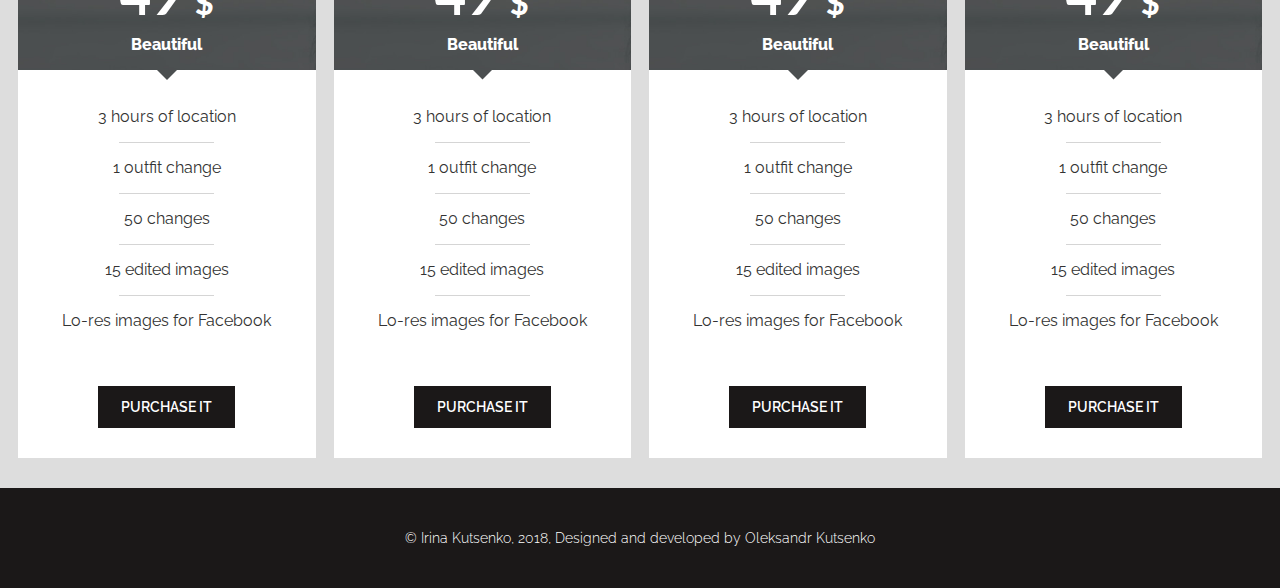
==== commit a7a605de: "adaptive prices" ====
--- a/index.html
+++ b/index.html
@@ -295,7 +295,7 @@
                 <span class="section-header__text-big">hot prices</span>
             </h2>
         </div>
-        <div class="price-list container-fluid">
+        <div class="price-list">
             <div class="price-list-item">
                 <div class="price-list-item__header">
                     <img src="img/price1.jpg" alt="Price image 1" class="price-list-item__image"/>
--- a/assets/css/style.css
+++ b/assets/css/style.css
@@ -287,8 +287,7 @@
   color: #fff; }
 
 .home-first-screen__button-container {
-  margin-left: 180px;
-  padding-top: 5px; }
+  margin-left: 180px; }
 
 .portfolio-images {
   display: flex;
@@ -299,7 +298,7 @@
 .portfolio-images--link {
   display: inline-block;
   margin: 3px;
-  width: calc(50% - 4px);
+  width: calc(25% - 6px);
   text-decoration: none;
   color: black; }
 
@@ -414,14 +413,15 @@
   padding: 10px 0 30px; }
 
 .price-list {
-  display: flex; }
+  display: flex;
+  flex-wrap: wrap;
+  justify-content: space-evenly; }
 
 .price-list-item {
+  margin-top: 10px;
   width: calc((100% - 90px) / 4);
   position: relative;
   text-align: center; }
-  .price-list-item:not(:last-child) {
-    margin-right: 30px; }
 
 .price-list-item__header {
   position: relative;
@@ -448,7 +448,7 @@
   color: #fff; }
 
 .price-list-item__image {
-  width: 100%;
+  max-width: 200%;
   height: auto;
   position: absolute;
   top: 0;
@@ -573,7 +573,8 @@
   display: flex;
   flex-wrap: wrap;
   justify-content: space-evenly;
-  margin: 20px auto; }
+  margin: 20px auto;
+  align-items: center; }
 
 .my-gallery img {
   width: 100%;
@@ -595,6 +596,27 @@
 .wrapper {
   flex: 1 0 auto; }
 
+figure img:hover {
+  transform: scale(1.2);
+  transition: transform 1s ease-in-out; }
+
+@media screen and (max-width: 1440px) {
+  .about__column-right {
+    padding: 0px; }
+
+  .section-header__text-big {
+    line-height: 1.5rem;
+    font-size: 2.5rem;
+    margin: 0px 0 25px; }
+
+  .section-header__text-big--smaller {
+    font-size: 2rem; }
+
+  .section-header__text-small::after {
+    bottom: -2.50rem; }
+
+  .principles__item {
+    padding-bottom: 0px; } }
 @media screen and (max-width: 1370px) {
   .header-contact {
     text-align: center; }
@@ -609,12 +631,37 @@
 
   .contact-form {
     padding: 25px 75px 0px;
-    width: 50%; } }
+    width: 50%; }
+
+  .portfolio-images--link {
+    width: calc(33% - 4px); } }
+@media screen and (max-width: 1100px) {
+  .price-list-item {
+    width: calc((100% - 90px) / 2); }
+
+  .price-list-item__header {
+    padding: 5px 0 10px; }
+
+  .price-list-item__name {
+    font-size: 0.9rem; }
+
+  .price-list-item__price {
+    font-size: 2.5rem;
+    margin: 0px 0 0px;
+    line-height: 2rem; }
+
+  .price-list-item__characteristics-list {
+    margin: 0;
+    padding: 0; }
+
+  .price-list-item__characteristic {
+    padding: 5px 0; } }
 @media screen and (max-width: 1060px) {
   .header__column--left {
     letter-spacing: 0.1rem;
     line-height: 2rem;
-    text-align: center; }
+    text-align: center;
+    font-size: 2rem; }
 
   .main-menu__list-item:not(:last-child) {
     margin-right: 0.5rem; }
@@ -641,16 +688,29 @@
 
   .my-gallery figure {
     display: block;
-    width: 18rem; } }
-@media screen and (min-width: 1060px) {
-  .portfolio-images--link {
-    width: calc(25% - 6px); } }
+    width: 18rem; }
+
+  .home-first-screen__header {
+    font-size: 2.5rem; }
+
+  .home-first-screen__text {
+    margin: 15px 0; }
+
+  .home-first-screen__button-container {
+    margin-left: 130px; }
+
+  .home-first-screen {
+    padding-top: 340px;
+    margin-top: 125px; } }
 @media screen and (max-width: 770px) {
+  .header {
+    padding: 5px 0; }
+
   .header__columns {
     display: block; }
 
   .header__column {
-    margin-bottom: 1rem; }
+    margin-bottom: 0rem; }
 
   .header__column--left {
     width: 100%; }
@@ -660,6 +720,12 @@
 
   .header__column--right {
     width: 100%; }
+
+  .section-header__text-small {
+    font-size: 0.8rem; }
+
+  .section-header__text-big {
+    font-size: 2rem; }
 
   .contact {
     height: auto; }
@@ -681,11 +747,29 @@
 
   .contact-form__data {
     width: 90%;
-    margin: 40px 0px; } }
+    margin: 40px 0px; }
+
+  .portfolio-images--link {
+    width: calc(49% - 4px); } }
 @media screen and (max-width: 665px) {
   .my-gallery figure {
     display: block;
-    width: 15rem; } }
+    width: 15rem; }
+
+  .home-first-screen__header {
+    font-size: 2rem; }
+
+  .home-first-screen__text {
+    margin: 10px 0; }
+
+  .home-first-screen__button-container {
+    margin-left: 60px; } }
+@media screen and (max-width: 600px) {
+  .price-list-item {
+    width: calc(100% - 90px); } }
+@media screen and (max-width: 540px) {
+  .portfolio-images--link {
+    width: calc(100% - 4px); } }
 @media screen and (max-width: 337px) {
   .contact-content__text > h1 {
     font-size: 1.7rem; }
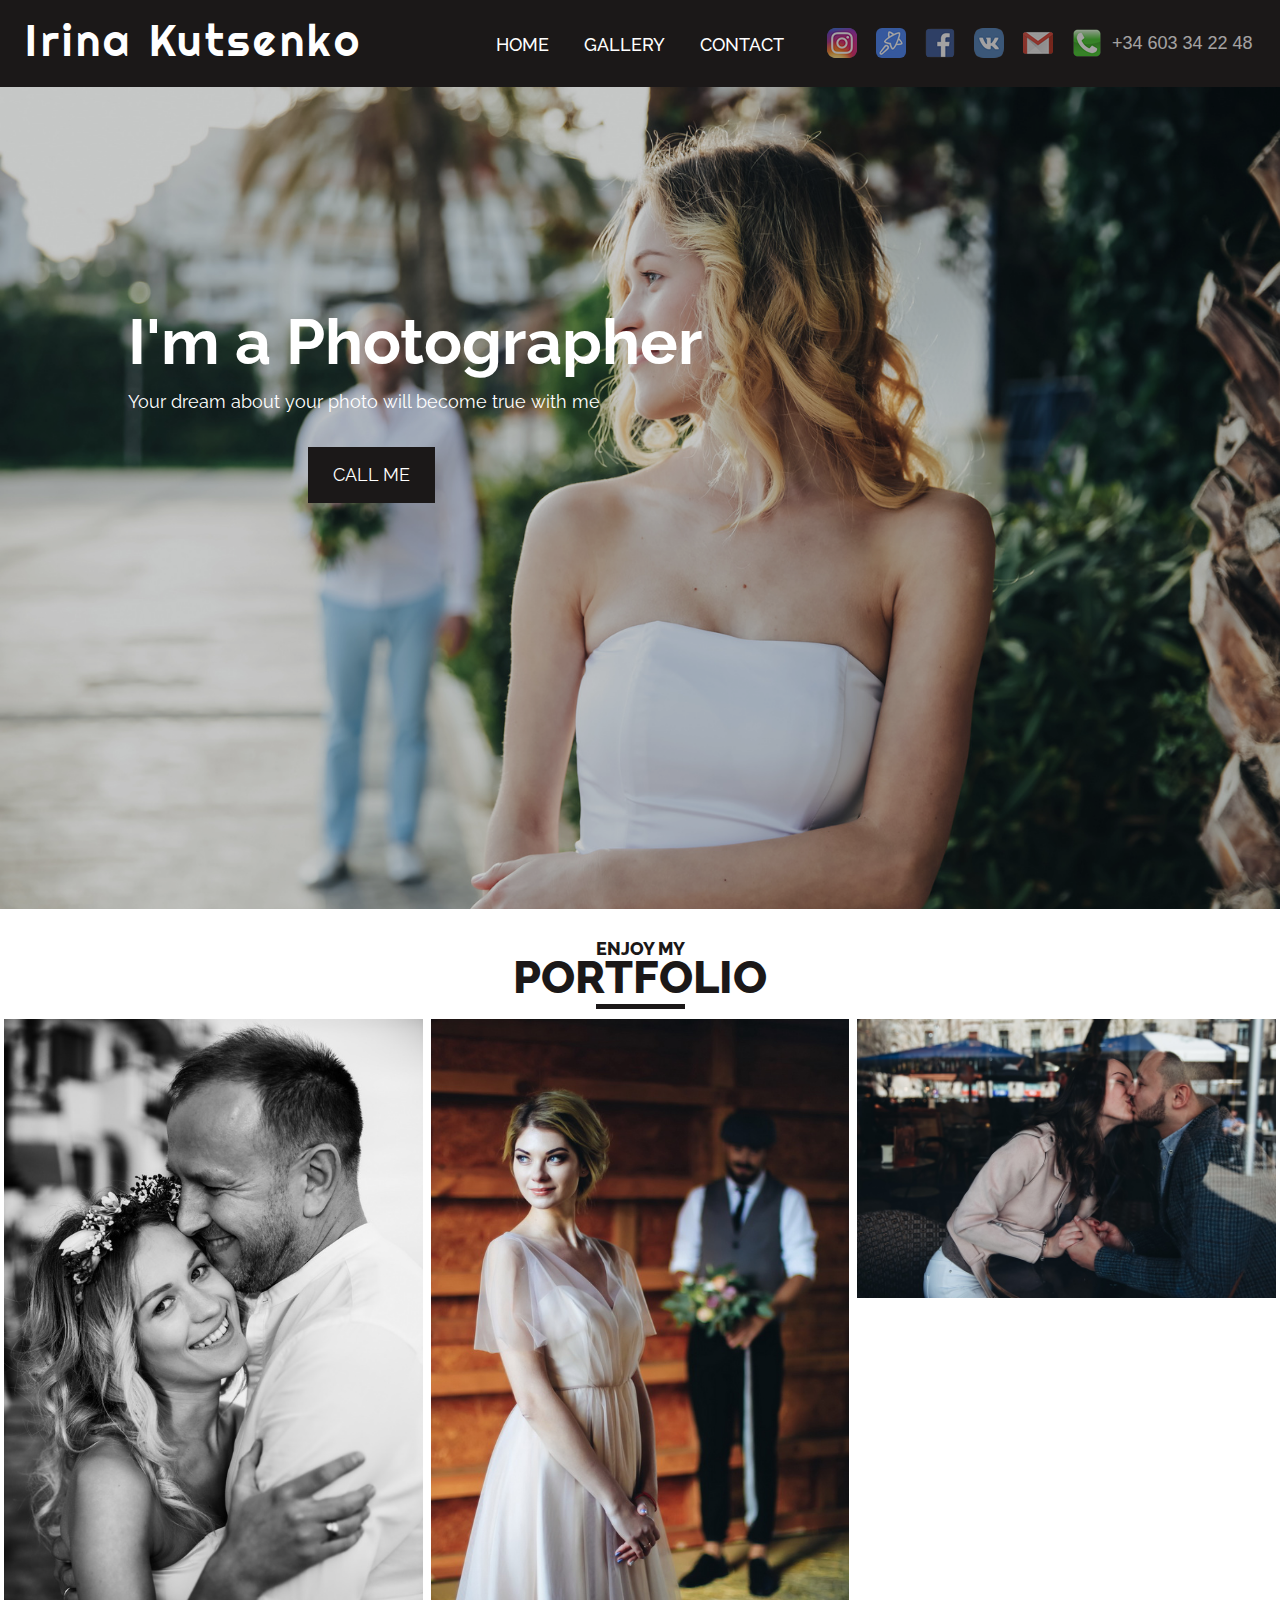
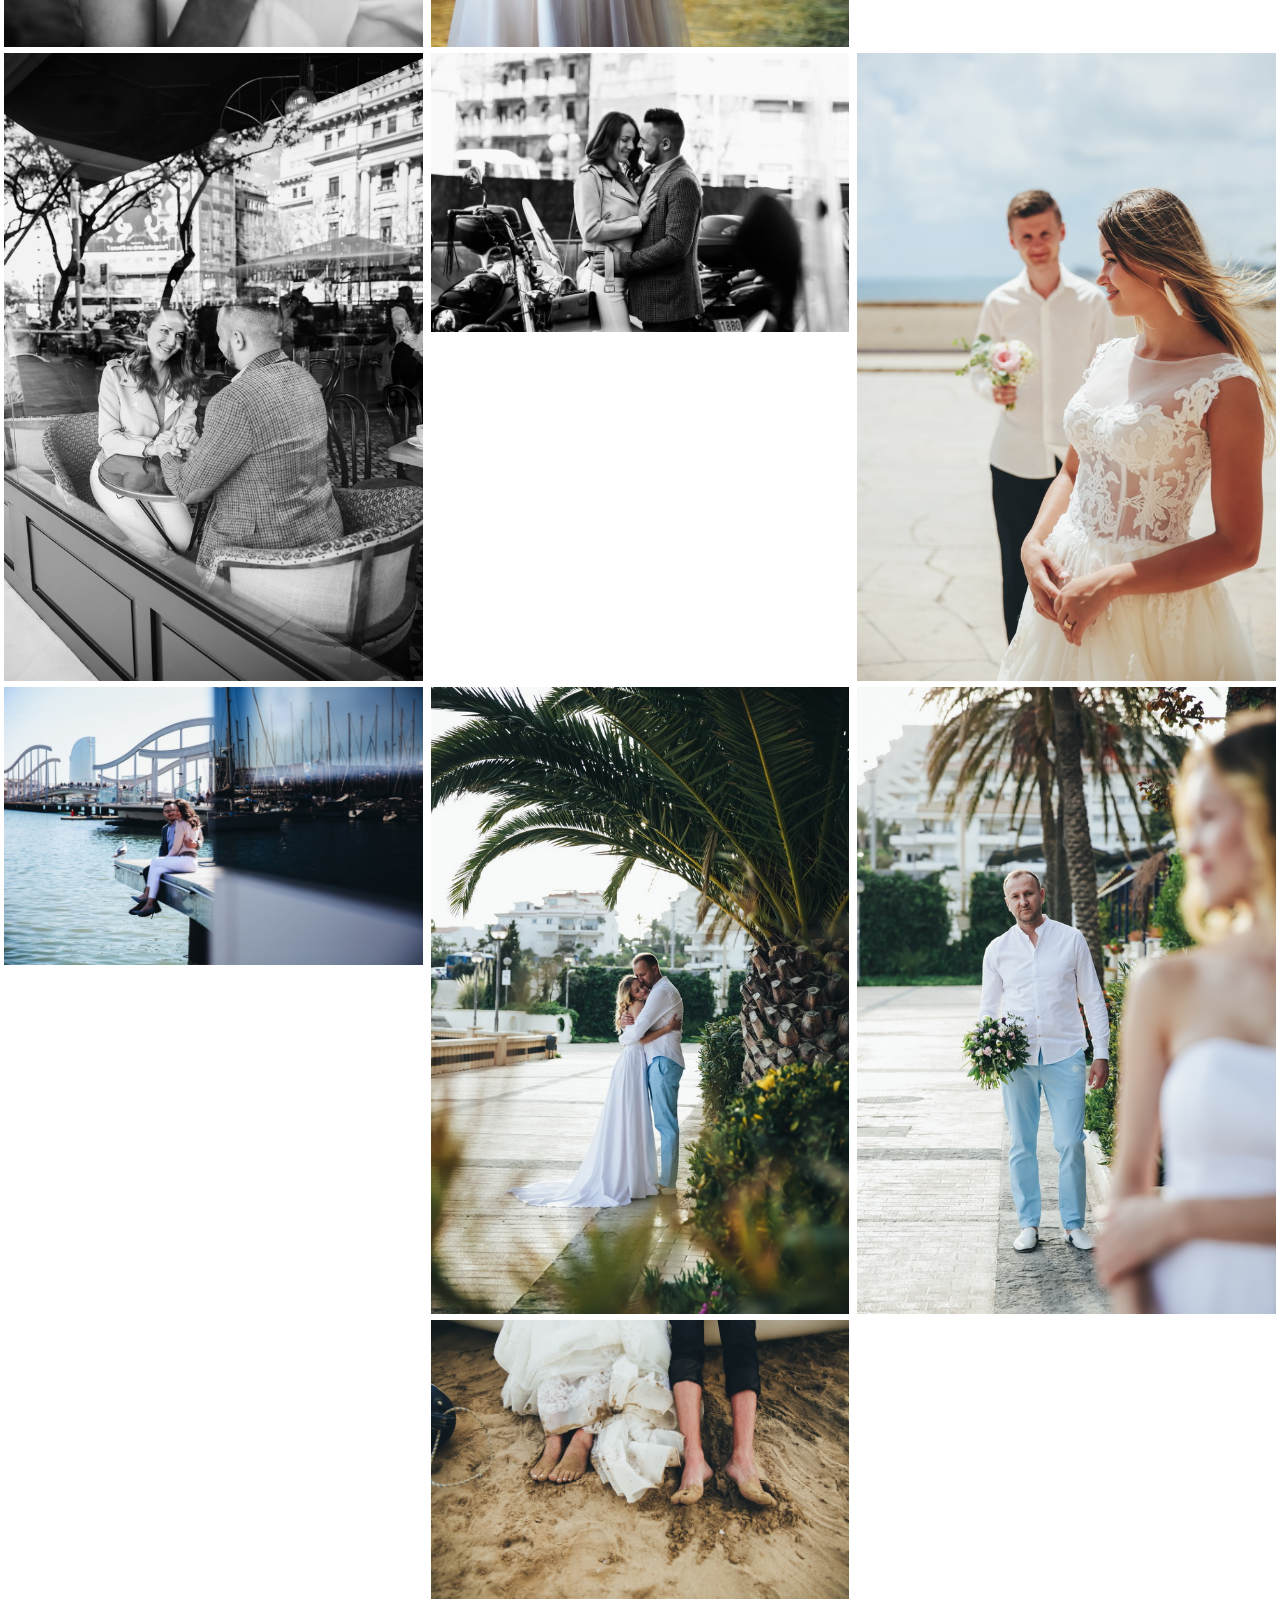
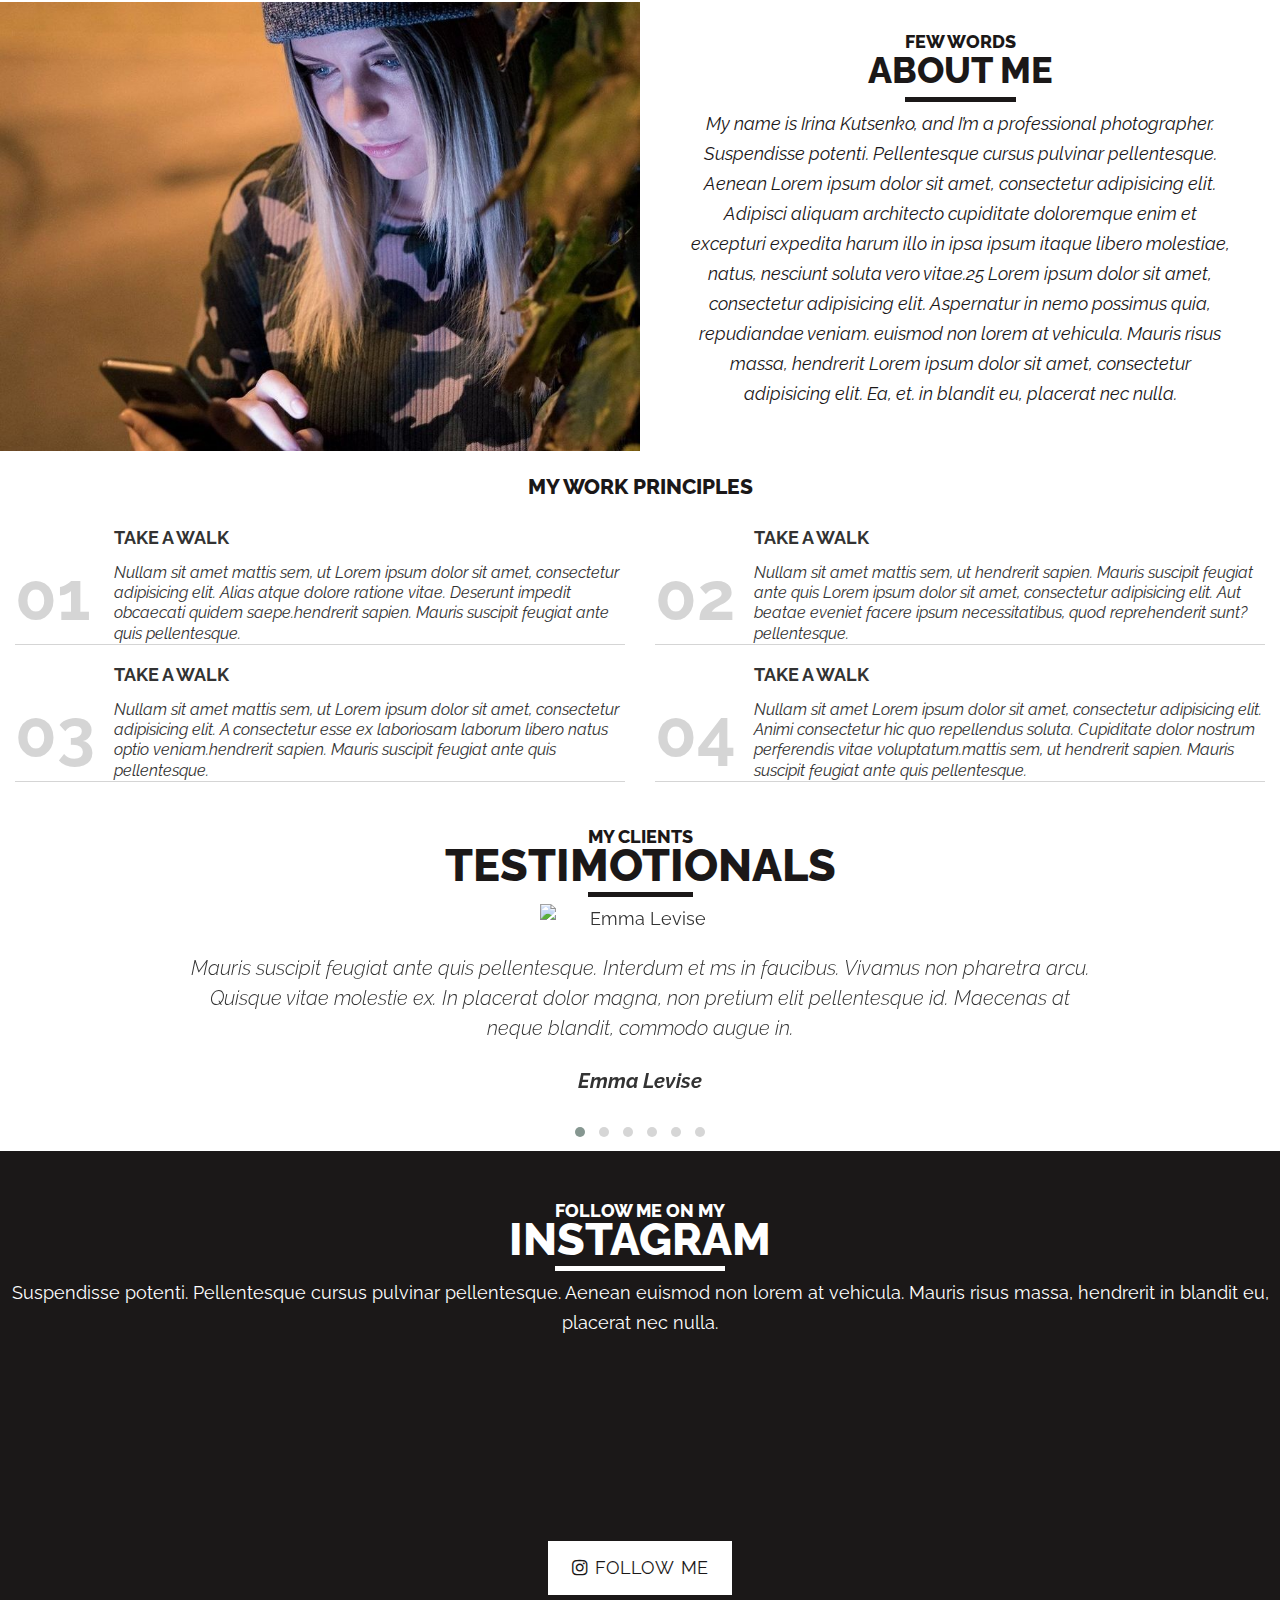
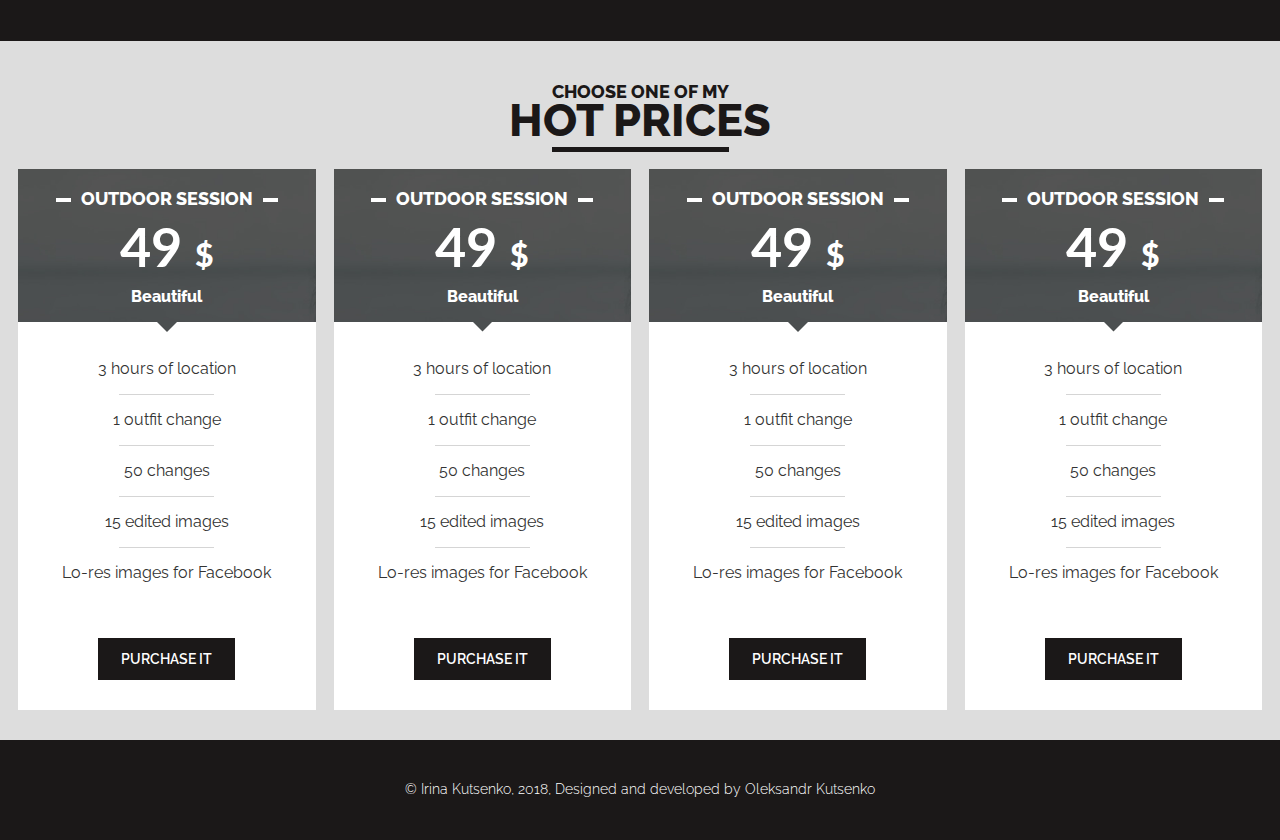
==== commit cd44fb0e: "adaptive home page end" ====
--- a/index.html
+++ b/index.html
@@ -160,43 +160,45 @@
                 <img class="about__img" src="img/aboutme.jpg" alt="About me">
             </div>
             <div class="about__column-right">
-                <h2 class="section-header">
-                    <span class="section-header__text-small">Few words</span>
-                    <span class="section-header__text-big section-header__text-big--smaller">About me</span>
-                </h2>
-                <p class="text-italic text-italic--dark text-center">My name is Irina Kutsenko, and I’m a professional photographer. Suspendisse potenti. Pellentesque cursus pulvinar pellentesque. Aenean euismod non lorem at vehicula. Mauris risus massa, hendrerit in blandit eu, placerat nec nulla.</p>
-                <h3 class="section-header">My work principles</h3>
-                <div class="principles">
-                    <div class="principles__item">
-                        <div class="principles__item-number">01</div>
-                        <div class="principles__item-text">
-                            <p class="principles__item-title">TAKE A WALK</p>
-                            <p class="principles__item-description">Nullam sit amet mattis sem, ut hendrerit sapien. Mauris suscipit feugiat ante quis pellentesque.</p>
-                        </div>
-                    </div>
-                    <div class="principles__item">
-                        <div class="principles__item-number">02</div>
-                        <div class="principles__item-text">
-                            <p class="principles__item-title">TAKE A WALK</p>
-                            <p class="principles__item-description">Nullam sit amet mattis sem, ut hendrerit sapien. Mauris suscipit feugiat ante quis pellentesque.</p>
-                        </div>
-                    </div>
-                    <div class="principles__item">
-                        <div class="principles__item-number">03</div>
-                        <div class="principles__item-text">
-                            <p class="principles__item-title">TAKE A WALK</p>
-                            <p class="principles__item-description">Nullam sit amet mattis sem, ut hendrerit sapien. Mauris suscipit feugiat ante quis pellentesque.</p>
-                        </div>
-                    </div>
-                    <div class="principles__item">
-                        <div class="principles__item-number">04</div>
-                        <div class="principles__item-text">
-                            <p class="principles__item-title">TAKE A WALK</p>
-                            <p class="principles__item-description">Nullam sit amet mattis sem, ut hendrerit sapien. Mauris suscipit feugiat ante quis pellentesque.</p>
-                        </div>
-                    </div>
-                </div>
-            </div>
+                    <h2 class="section-header">
+                        <span class="section-header__text-small">Few words</span>
+                        <span class="section-header__text-big section-header__text-big--smaller">About me</span>
+                    </h2>
+                    <p class="text-italic text-italic--dark text-center">My name is Irina Kutsenko, and I’m a professional photographer. Suspendisse potenti. Pellentesque cursus pulvinar pellentesque. Aenean Lorem ipsum dolor sit amet, consectetur adipisicing elit. Adipisci aliquam architecto cupiditate doloremque enim et excepturi expedita harum illo in ipsa ipsum itaque libero molestiae, natus, nesciunt soluta vero vitae.25  Lorem ipsum dolor sit amet, consectetur adipisicing elit. Aspernatur in nemo possimus quia, repudiandae veniam. euismod non lorem at vehicula. Mauris risus massa, hendrerit Lorem ipsum dolor sit amet, consectetur adipisicing elit. Ea, et. in blandit eu, placerat nec nulla.</p>
+            </div>
+            <div class="about__column-center">
+            <h3 class="section-header">My work principles</h3>
+            <div class="principles">
+                <div class="principles__item">
+                    <div class="principles__item-number">01</div>
+                    <div class="principles__item-text">
+                        <p class="principles__item-title">TAKE A WALK</p>
+                        <p class="principles__item-description">Nullam sit amet mattis sem, ut Lorem ipsum dolor sit amet, consectetur adipisicing elit. Alias atque dolore ratione vitae. Deserunt impedit obcaecati quidem saepe.hendrerit sapien. Mauris suscipit feugiat ante quis pellentesque.</p>
+                    </div>
+                </div>
+                <div class="principles__item">
+                    <div class="principles__item-number">02</div>
+                    <div class="principles__item-text">
+                        <p class="principles__item-title">TAKE A WALK</p>
+                        <p class="principles__item-description">Nullam sit amet mattis sem, ut hendrerit sapien. Mauris suscipit feugiat ante quis Lorem ipsum dolor sit amet, consectetur adipisicing elit. Aut beatae eveniet facere ipsum necessitatibus, quod reprehenderit sunt? pellentesque.</p>
+                    </div>
+                </div>
+                <div class="principles__item">
+                    <div class="principles__item-number">03</div>
+                    <div class="principles__item-text">
+                        <p class="principles__item-title">TAKE A WALK</p>
+                        <p class="principles__item-description">Nullam sit amet mattis sem, ut Lorem ipsum dolor sit amet, consectetur adipisicing elit. A consectetur esse ex laboriosam laborum libero natus optio veniam.hendrerit sapien. Mauris suscipit feugiat ante quis pellentesque.</p>
+                    </div>
+                </div>
+                <div class="principles__item">
+                    <div class="principles__item-number">04</div>
+                    <div class="principles__item-text">
+                        <p class="principles__item-title">TAKE A WALK</p>
+                        <p class="principles__item-description">Nullam sit amet Lorem ipsum dolor sit amet, consectetur adipisicing elit. Animi consectetur hic quo repellendus soluta. Cupiditate dolor nostrum perferendis vitae voluptatum.mattis sem, ut hendrerit sapien. Mauris suscipit feugiat ante quis pellentesque.</p>
+                    </div>
+                </div>
+            </div>
+        </div>
     </section>
     <!-- END SECTION ABOUT ME -->
     <!-- BEGIN SECTION TESTIMOTIONALS -->
--- a/assets/css/style.css
+++ b/assets/css/style.css
@@ -318,7 +318,8 @@
   transition: transform .2s ease-in-out; }
 
 .about {
-  display: flex; }
+  display: flex;
+  flex-wrap: wrap; }
 
 .about__column-left {
   width: 50%; }
@@ -602,7 +603,7 @@
 
 @media screen and (max-width: 1440px) {
   .about__column-right {
-    padding: 0px; }
+    padding: 0px 50px; }
 
   .section-header__text-big {
     line-height: 1.5rem;
@@ -635,6 +636,13 @@
 
   .portfolio-images--link {
     width: calc(33% - 4px); } }
+@media screen and (max-width: 1270px) {
+  .about__column-right {
+    width: 100%; }
+
+  .about__column-left {
+    width: 100%;
+    margin: 0 auto; } }
 @media screen and (max-width: 1100px) {
   .price-list-item {
     width: calc((100% - 90px) / 2); }
@@ -702,6 +710,9 @@
   .home-first-screen {
     padding-top: 340px;
     margin-top: 125px; } }
+@media screen and (max-width: 900px) {
+  .principles__item {
+    width: 100%; } }
 @media screen and (max-width: 770px) {
   .header {
     padding: 5px 0; }
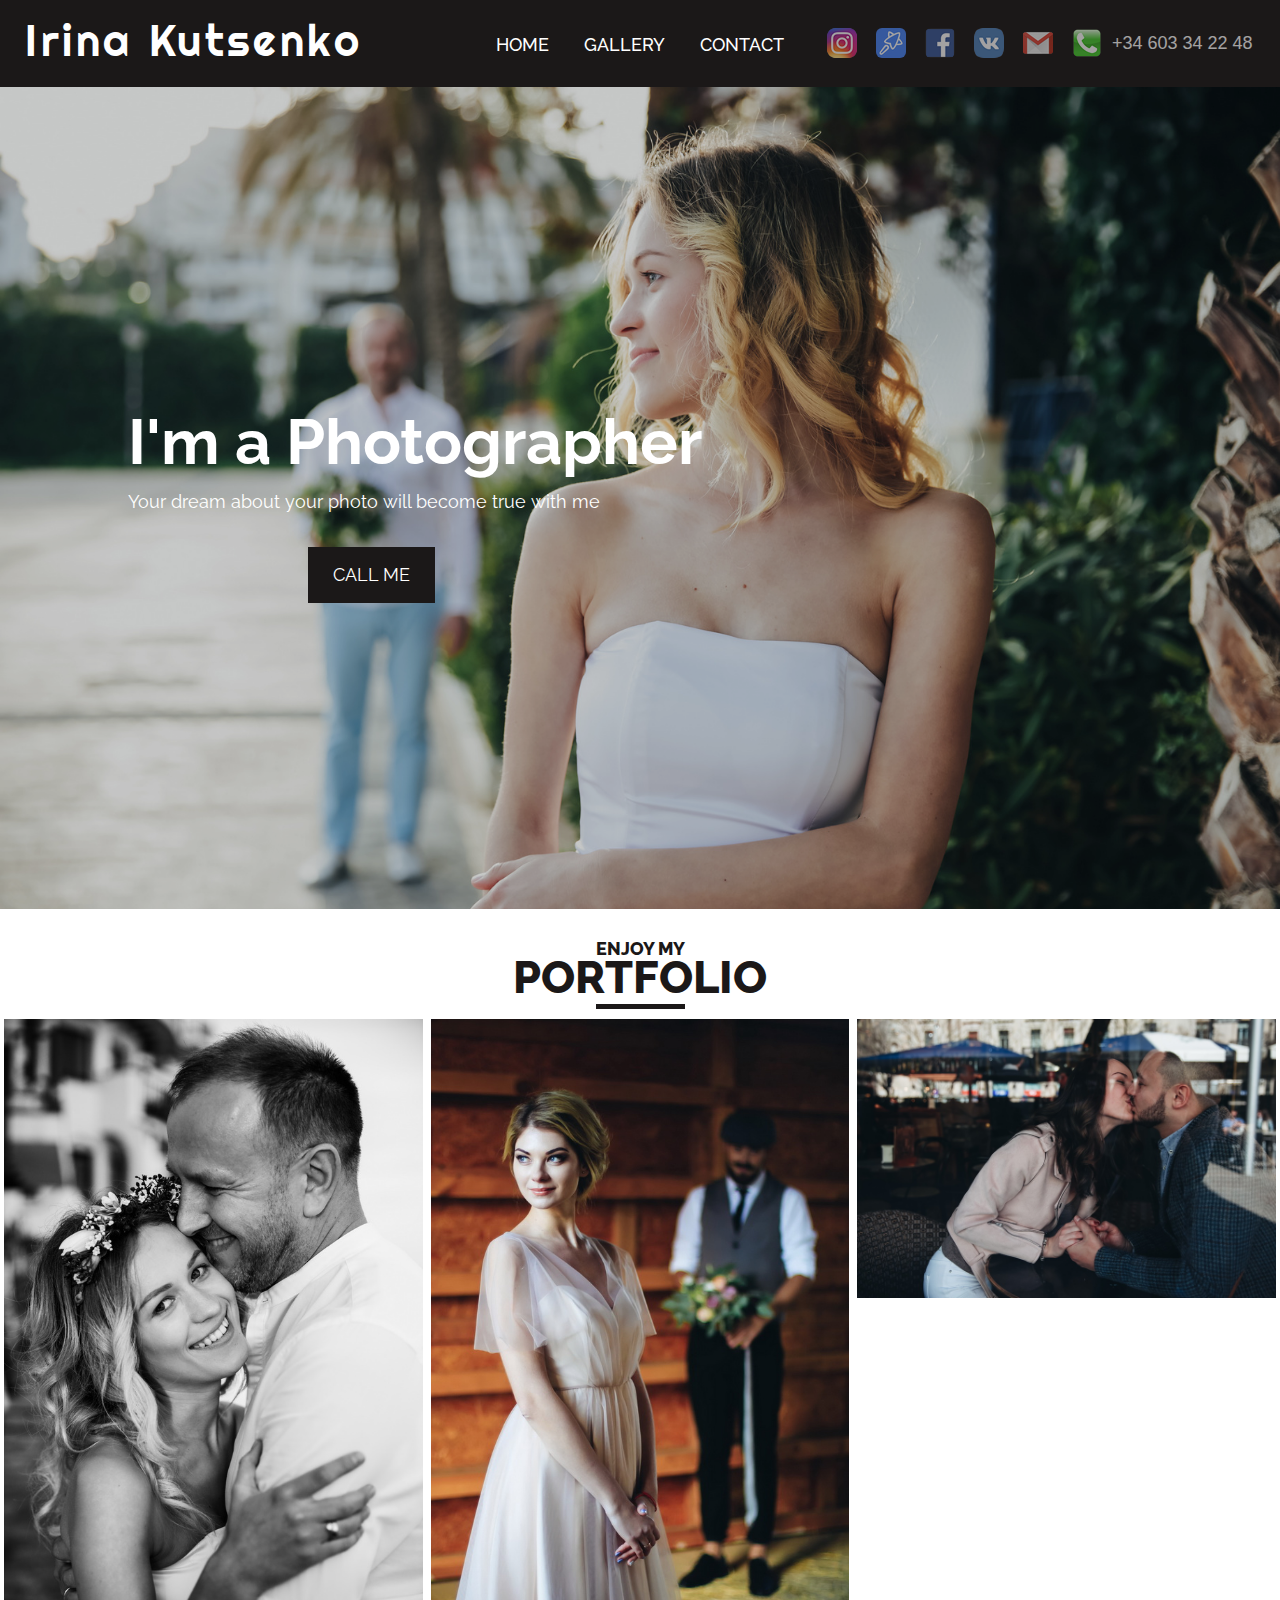
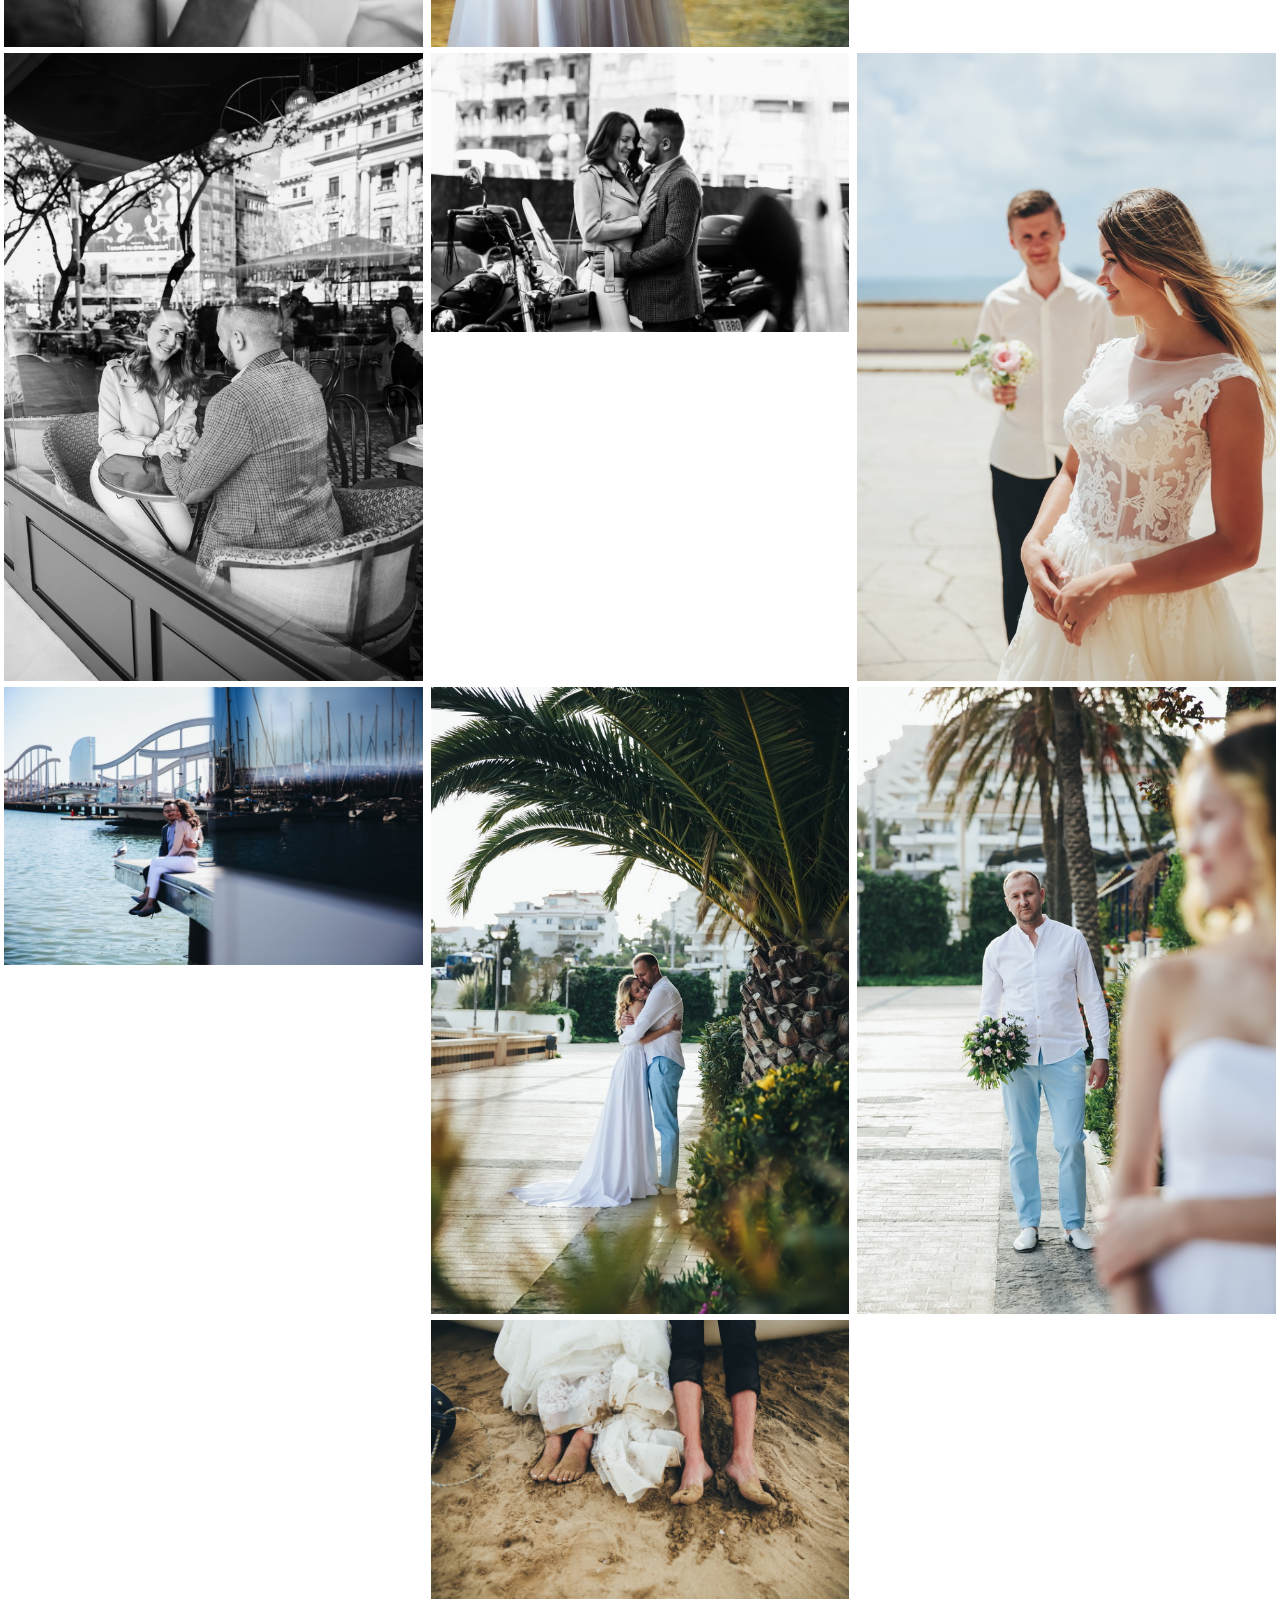
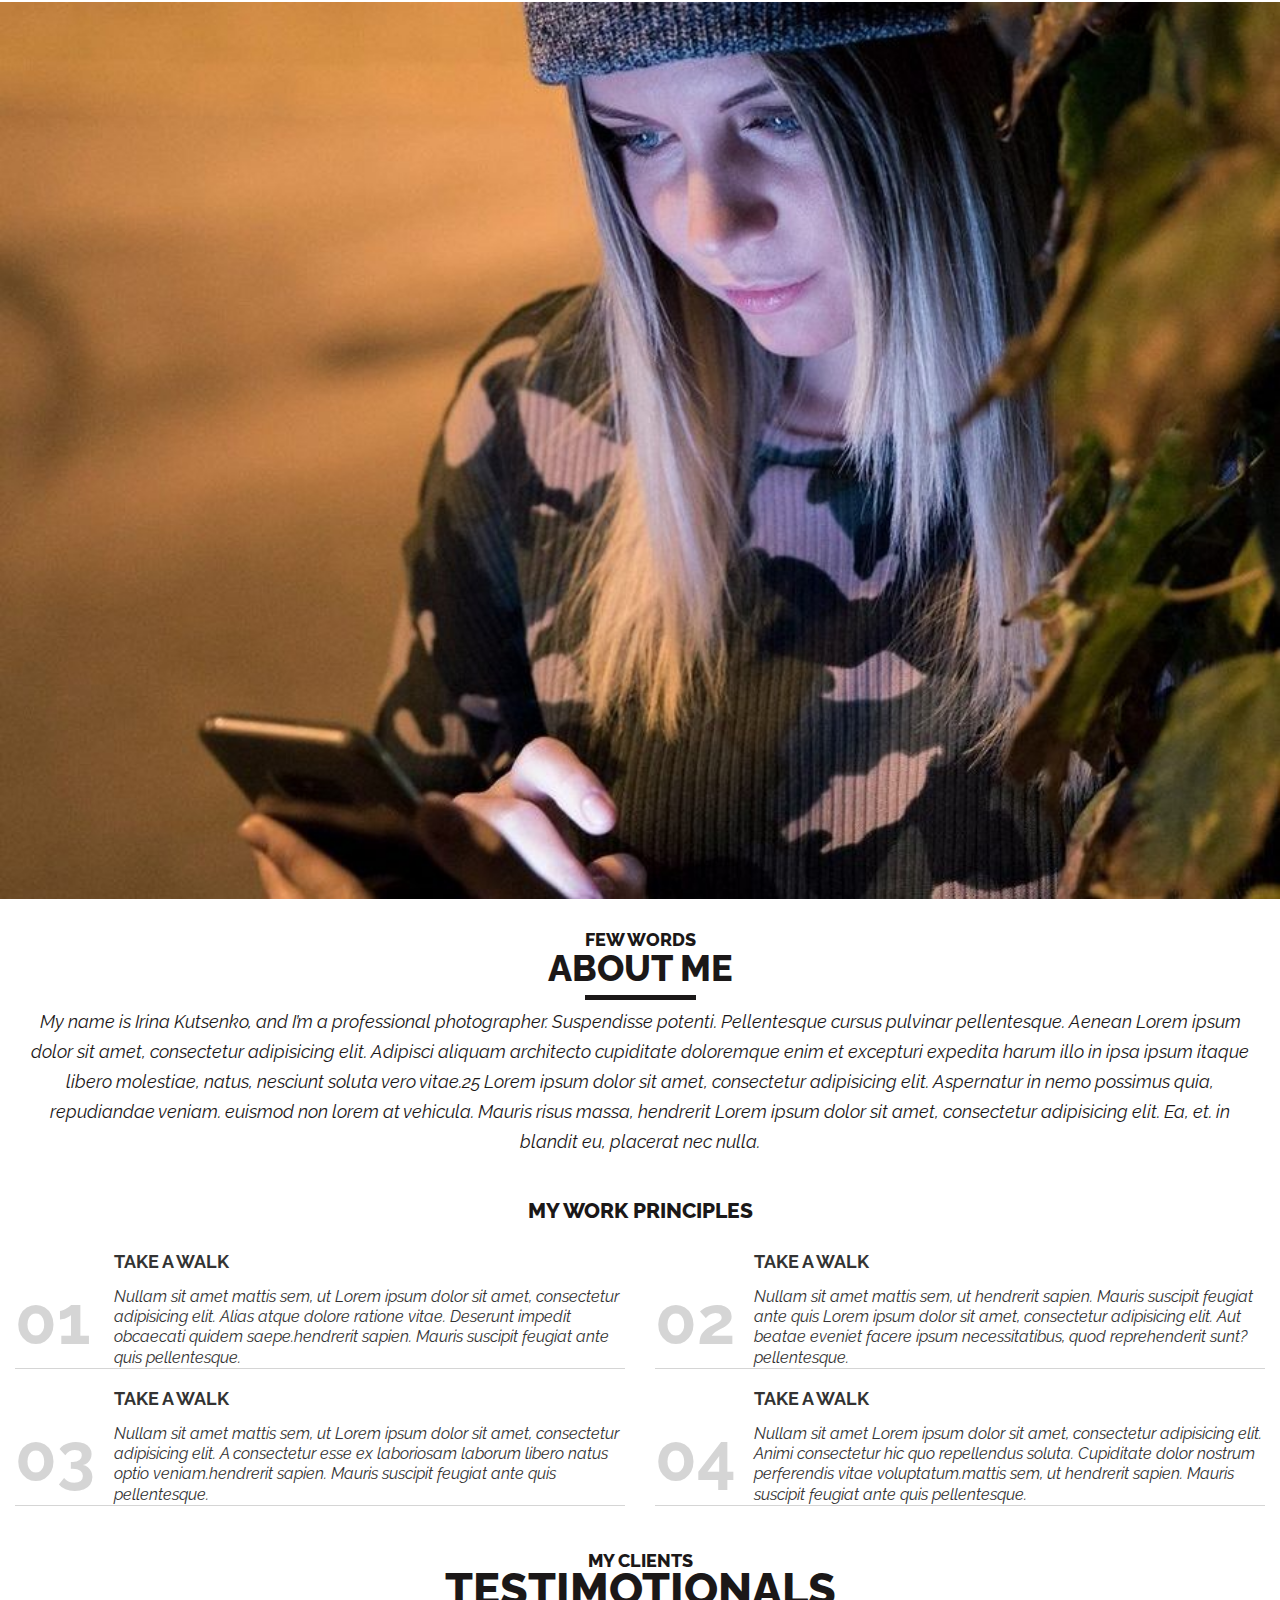
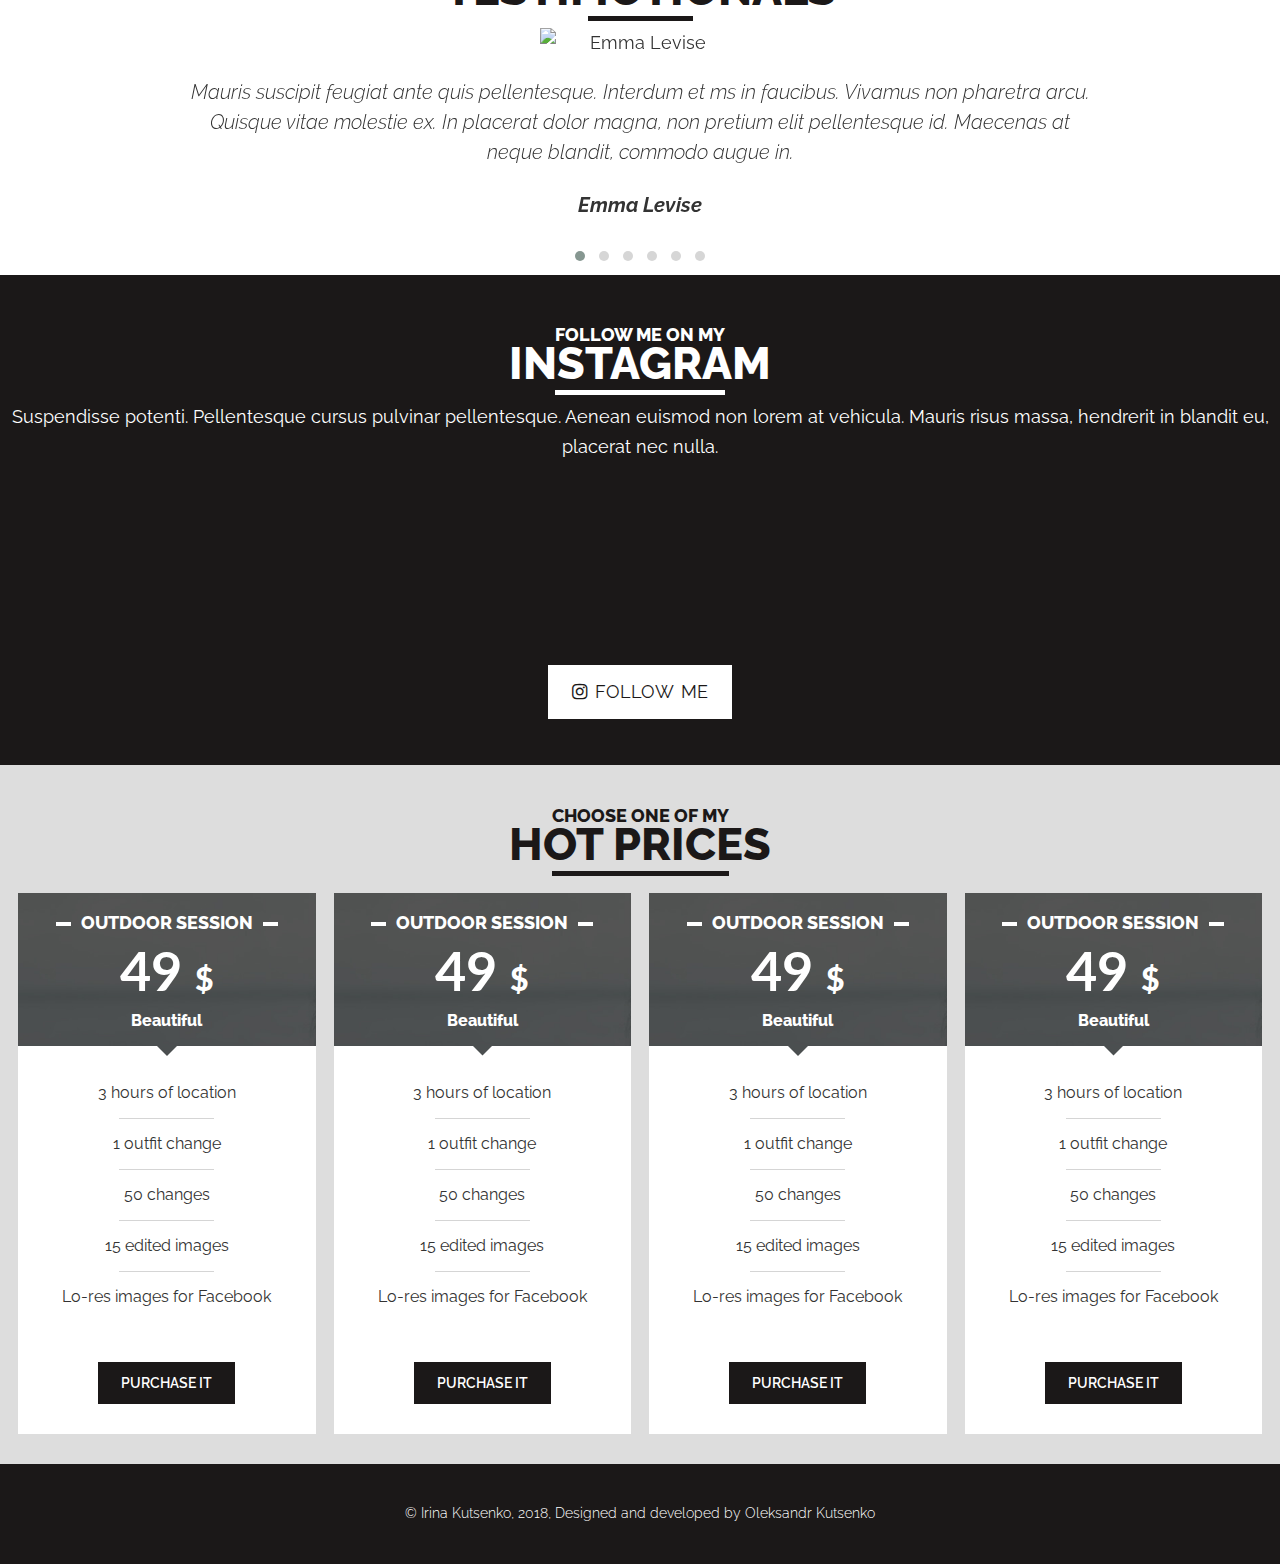
==== commit 6b95ae1b: "finish adaptive" ====
--- a/index.html
+++ b/index.html
@@ -17,380 +17,382 @@
     <meta name="theme-color" content="#ffffff">
 
 </head>
-<body>
-    <!-- BEGIN HEADER -->
-    <header class="header">
-        <div class="container">
-            <div class="header__columns">
-                <div class="header__column header__column--left">
-                    <a class="header__logo" href="index.html">Irina Kutsenko</a>
-                </div>
-                <div class="header__column header__column--center">
-                    <nav class="main-menu">
-                        <ul class="main-menu__list">
-                            <li class="main-menu__list-item">
-                                <a class="main-menu__list-item-link" href="index.html">Home</a>
-                            </li>
-                            <li class="main-menu__list-item">
-                                <a class="main-menu__list-item-link" href="gallery.html">Gallery</a>
-                            </li>
-                            <li class="main-menu__list-item">
-                                <a class="main-menu__list-item-link" href="contact.html">Contact</a>
-                            </li>
-                        </ul>
-                    </nav>
-                </div>
-                <div class="header__column header__column--right">
-                    <address class="header-contact">
-                        <ul class="header-contact__list">
-                            <li class="header-contact__list-item">
-                                <a href="https://www.instagram.com/irina_kutsenko_ph/" class="header-contact__list-item-link" target="_blank">
-                                    <img src="img/icon/instagram_icon.png" alt="starofservice">
-                                </a>
-                            </li>
-                            <li class="header-contact__list-item">
-                                <a href="https://www.starofservice.co/#/" class="header-contact__list-item-link" target="_blank">
-                                    <img src="img/icon/starofservice_icon.png" alt="starofservice">
-                                </a>
-                            </li>
-                            <li class="header-contact__list-item">
-                                <a href="https://www.facebook.com/IrinaKutsenkoPH"  class="header-contact__list-item-link" target="_blank">
-                                    <img src="img/icon/fb_icon.png" alt="starofservice">
-                                </a>
-                            </li>
-                            <li class="header-contact__list-item">
-                                <a href="https://vk.com/irina_kutsenko_ph" class="header-contact__list-item-link" target="_blank">
-                                    <img src="img/icon/vk_icon.png" alt="starofservice">
-                                </a>
-                            </li>
-                            <li class="header-contact__list-item">
-                                <a href="mailto:irinakutsenkoph@gmail.com" class="header-contact__list-item-link" target="_blank">
-                                    <img src="img/icon/mail_icon.png" alt="starofservice">
-                                </a>
-                            </li>
-                            <li class="header-contact__list-item">
-                                <a href="tel:34603342248" title="+34 603 34 22 48" class="header-contact__list-item-link" target="_blank">
-                                    <img src="img/icon/phone_icon.png" alt="starofservice">
-                                    <span class="header-contact__list-item-phone">+34 603 34 22 48</span>
-                                </a>
-                            </li>
-                        </ul>
-                    </address>
-                </div>
-            </div>
-        </div>
-    </header>
-    <!-- END HEADER -->
-    <!-- BEGIN FIRST SCREEN BANNER -->
-    <section class="home-first-screen">
-        <div class="container home-first-screen__content">
-            <h1 class="home-first-screen__header">I'm a Photographer</h1>
-            <p class="home-first-screen__text">Your dream about your photo will become true with me</p>
-            <div class="home-first-screen__button-container">
-                <button type="button" class="button">Call Me</button>
-            </div>
-        </div>
-    </section>
-    <!-- END FIRST SCREEN BANNER -->
-    <!-- BEGIN SECTION PORTFOLIO -->
-    <section class="portfolio">
-        <div class="container">
-            <h2 class="section-header">
-                <span class="section-header__text-small">Enjoy my</span>
-                <span class="section-header__text-big">Portfolio</span>
-            </h2>
-        </div>
-        <div class="portfolio-images">
-            <a class="portfolio-images--link" href="img/portfolioexamples/Photo_14.jpg">
-                <figure>
-                    <img class="portfolio-images--img" src="img/portfolioexamples/Photo_14.jpg" alt="Portfolio.jpg">
-                </figure>
-            </a>
-            <a class="portfolio-images--link" href="img/portfolioexamples/Photo_23.jpg">
-                <figure>
-                    <img class="portfolio-images--img" src="img/portfolioexamples/Photo_23.jpg" alt="Portfolio.jpg">
-                </figure>
-            </a>
-            <a class="portfolio-images--link" href="img/portfolioexamples/Photo_02.jpg">
-                <figure>
-                    <img class="portfolio-images--img" src="img/portfolioexamples/Photo_02.jpg" alt="Portfolio.jpg">
-                </figure>
-            </a>
-            <a class="portfolio-images--link" href="img/portfolioexamples/Photo_03.jpg">
-                <figure>
-                    <img class="portfolio-images--img" src="img/portfolioexamples/Photo_03.jpg" alt="Portfolio.jpg">
-                </figure>
-            </a>
-            <a class="portfolio-images--link" href="img/portfolioexamples/Photo_05.jpg">
-                <figure>
-                    <img class="portfolio-images--img" src="img/portfolioexamples/Photo_05.jpg" alt="Portfolio.jpg">
-                </figure>
-            </a>
-            <a class="portfolio-images--link" href="img/portfolioexamples/Photo_04.jpg">
-                <figure>
-                    <img class="portfolio-images--img" src="img/portfolioexamples/Photo_04.jpg" alt="Portfolio.jpg">
-                </figure>
-            </a>
-            <a class="portfolio-images--link" href="img/portfolioexamples/Photo_07.jpg">
-                <figure>
-                    <img class="portfolio-images--img" src="img/portfolioexamples/Photo_07.jpg" alt="Portfolio.jpg">
-                </figure>
-            </a>
-            <a class="portfolio-images--link" href="img/portfolioexamples/Photo_08.jpg">
-                <figure>
-                    <img class="portfolio-images--img" src="img/portfolioexamples/Photo_08.jpg" alt="Portfolio.jpg">
-                </figure>
-            </a>
-            <a class="portfolio-images--link" href="img/portfolioexamples/Photo_09.jpg">
-                <figure>
-                    <img class="portfolio-images--img" src="img/portfolioexamples/Photo_09.jpg" alt="Portfolio.jpg">
-                </figure>
-            </a>
-            <a class="portfolio-images--link" href="img/portfolioexamples/Photo_25.jpg">
-                <figure>
-                    <img class="portfolio-images--img" src="img/portfolioexamples/Photo_25.jpg" alt="Portfolio.jpg">
-                </figure>
-            </a>
-        </div>
-    </section>
-    <!-- END SECTION PORTFOLIO -->
-    <!-- BEGIN SECTION ABOUT ME -->
-    <section class="about">
+<body class="gallery-body">
+    <div class="wrapper">
+        <!-- BEGIN HEADER -->
+        <header class="header">
+            <div class="container">
+                <div class="header__columns">
+                    <div class="header__column header__column--left">
+                        <a class="header__logo" href="index.html">Irina Kutsenko</a>
+                    </div>
+                    <div class="header__column header__column--center">
+                        <nav class="main-menu">
+                            <ul class="main-menu__list">
+                                <li class="main-menu__list-item">
+                                    <a class="main-menu__list-item-link" href="index.html">Home</a>
+                                </li>
+                                <li class="main-menu__list-item">
+                                    <a class="main-menu__list-item-link" href="gallery.html">Gallery</a>
+                                </li>
+                                <li class="main-menu__list-item">
+                                    <a class="main-menu__list-item-link" href="contact.html">Contact</a>
+                                </li>
+                            </ul>
+                        </nav>
+                    </div>
+                    <div class="header__column header__column--right">
+                        <address class="header-contact">
+                            <ul class="header-contact__list">
+                                <li class="header-contact__list-item">
+                                    <a href="https://www.instagram.com/irina_kutsenko_ph/" class="header-contact__list-item-link" target="_blank">
+                                        <img src="img/icon/instagram_icon.png" alt="starofservice">
+                                    </a>
+                                </li>
+                                <li class="header-contact__list-item">
+                                    <a href="https://www.starofservice.co/#/" class="header-contact__list-item-link" target="_blank">
+                                        <img src="img/icon/starofservice_icon.png" alt="starofservice">
+                                    </a>
+                                </li>
+                                <li class="header-contact__list-item">
+                                    <a href="https://www.facebook.com/IrinaKutsenkoPH"  class="header-contact__list-item-link" target="_blank">
+                                        <img src="img/icon/fb_icon.png" alt="starofservice">
+                                    </a>
+                                </li>
+                                <li class="header-contact__list-item">
+                                    <a href="https://vk.com/irina_kutsenko_ph" class="header-contact__list-item-link" target="_blank">
+                                        <img src="img/icon/vk_icon.png" alt="starofservice">
+                                    </a>
+                                </li>
+                                <li class="header-contact__list-item">
+                                    <a href="mailto:irinakutsenkoph@gmail.com" class="header-contact__list-item-link" target="_blank">
+                                        <img src="img/icon/mail_icon.png" alt="starofservice">
+                                    </a>
+                                </li>
+                                <li class="header-contact__list-item">
+                                    <a href="tel:34603342248" title="+34 603 34 22 48" class="header-contact__list-item-link" target="_blank">
+                                        <img src="img/icon/phone_icon.png" alt="starofservice">
+                                        <span class="header-contact__list-item-phone">+34 603 34 22 48</span>
+                                    </a>
+                                </li>
+                            </ul>
+                        </address>
+                    </div>
+                </div>
+            </div>
+        </header>
+        <!-- END HEADER -->
+        <!-- BEGIN FIRST SCREEN BANNER -->
+        <section class="home-first-screen">
+            <div class="container home-first-screen__content">
+                <h1 class="home-first-screen__header">I'm a Photographer</h1>
+                <p class="home-first-screen__text">Your dream about your photo will become true with me</p>
+                <div class="home-first-screen__button-container">
+                    <button type="button" class="button">Call Me</button>
+                </div>
+            </div>
+        </section>
+        <!-- END FIRST SCREEN BANNER -->
+        <!-- BEGIN SECTION PORTFOLIO -->
+        <section class="portfolio">
+            <div class="container">
+                <h2 class="section-header">
+                    <span class="section-header__text-small">Enjoy my</span>
+                    <span class="section-header__text-big">Portfolio</span>
+                </h2>
+            </div>
+            <div class="portfolio-images">
+                <a class="portfolio-images--link" href="img/portfolioexamples/Photo_14.jpg">
+                    <figure>
+                        <img class="portfolio-images--img" src="img/portfolioexamples/Photo_14.jpg" alt="Portfolio.jpg">
+                    </figure>
+                </a>
+                <a class="portfolio-images--link" href="img/portfolioexamples/Photo_23.jpg">
+                    <figure>
+                        <img class="portfolio-images--img" src="img/portfolioexamples/Photo_23.jpg" alt="Portfolio.jpg">
+                    </figure>
+                </a>
+                <a class="portfolio-images--link" href="img/portfolioexamples/Photo_02.jpg">
+                    <figure>
+                        <img class="portfolio-images--img" src="img/portfolioexamples/Photo_02.jpg" alt="Portfolio.jpg">
+                    </figure>
+                </a>
+                <a class="portfolio-images--link" href="img/portfolioexamples/Photo_03.jpg">
+                    <figure>
+                        <img class="portfolio-images--img" src="img/portfolioexamples/Photo_03.jpg" alt="Portfolio.jpg">
+                    </figure>
+                </a>
+                <a class="portfolio-images--link" href="img/portfolioexamples/Photo_05.jpg">
+                    <figure>
+                        <img class="portfolio-images--img" src="img/portfolioexamples/Photo_05.jpg" alt="Portfolio.jpg">
+                    </figure>
+                </a>
+                <a class="portfolio-images--link" href="img/portfolioexamples/Photo_04.jpg">
+                    <figure>
+                        <img class="portfolio-images--img" src="img/portfolioexamples/Photo_04.jpg" alt="Portfolio.jpg">
+                    </figure>
+                </a>
+                <a class="portfolio-images--link" href="img/portfolioexamples/Photo_07.jpg">
+                    <figure>
+                        <img class="portfolio-images--img" src="img/portfolioexamples/Photo_07.jpg" alt="Portfolio.jpg">
+                    </figure>
+                </a>
+                <a class="portfolio-images--link" href="img/portfolioexamples/Photo_08.jpg">
+                    <figure>
+                        <img class="portfolio-images--img" src="img/portfolioexamples/Photo_08.jpg" alt="Portfolio.jpg">
+                    </figure>
+                </a>
+                <a class="portfolio-images--link" href="img/portfolioexamples/Photo_09.jpg">
+                    <figure>
+                        <img class="portfolio-images--img" src="img/portfolioexamples/Photo_09.jpg" alt="Portfolio.jpg">
+                    </figure>
+                </a>
+                <a class="portfolio-images--link" href="img/portfolioexamples/Photo_25.jpg">
+                    <figure>
+                        <img class="portfolio-images--img" src="img/portfolioexamples/Photo_25.jpg" alt="Portfolio.jpg">
+                    </figure>
+                </a>
+            </div>
+        </section>
+        <!-- END SECTION PORTFOLIO -->
+        <!-- BEGIN SECTION ABOUT ME -->
+        <section class="about">
             <div class="about__column-left">
                 <img class="about__img" src="img/aboutme.jpg" alt="About me">
             </div>
             <div class="about__column-right">
-                    <h2 class="section-header">
-                        <span class="section-header__text-small">Few words</span>
-                        <span class="section-header__text-big section-header__text-big--smaller">About me</span>
-                    </h2>
-                    <p class="text-italic text-italic--dark text-center">My name is Irina Kutsenko, and I’m a professional photographer. Suspendisse potenti. Pellentesque cursus pulvinar pellentesque. Aenean Lorem ipsum dolor sit amet, consectetur adipisicing elit. Adipisci aliquam architecto cupiditate doloremque enim et excepturi expedita harum illo in ipsa ipsum itaque libero molestiae, natus, nesciunt soluta vero vitae.25  Lorem ipsum dolor sit amet, consectetur adipisicing elit. Aspernatur in nemo possimus quia, repudiandae veniam. euismod non lorem at vehicula. Mauris risus massa, hendrerit Lorem ipsum dolor sit amet, consectetur adipisicing elit. Ea, et. in blandit eu, placerat nec nulla.</p>
+                <h2 class="section-header">
+                    <span class="section-header__text-small">Few words</span>
+                    <span class="section-header__text-big section-header__text-big--smaller">About me</span>
+                </h2>
+                <p class="text-italic text-italic--dark text-center">My name is Irina Kutsenko, and I’m a professional photographer. Suspendisse potenti. Pellentesque cursus pulvinar pellentesque. Aenean Lorem ipsum dolor sit amet, consectetur adipisicing elit. Adipisci aliquam architecto cupiditate doloremque enim et excepturi expedita harum illo in ipsa ipsum itaque libero molestiae, natus, nesciunt soluta vero vitae.25  Lorem ipsum dolor sit amet, consectetur adipisicing elit. Aspernatur in nemo possimus quia, repudiandae veniam. euismod non lorem at vehicula. Mauris risus massa, hendrerit Lorem ipsum dolor sit amet, consectetur adipisicing elit. Ea, et. in blandit eu, placerat nec nulla.</p>
             </div>
             <div class="about__column-center">
-            <h3 class="section-header">My work principles</h3>
-            <div class="principles">
-                <div class="principles__item">
-                    <div class="principles__item-number">01</div>
-                    <div class="principles__item-text">
-                        <p class="principles__item-title">TAKE A WALK</p>
-                        <p class="principles__item-description">Nullam sit amet mattis sem, ut Lorem ipsum dolor sit amet, consectetur adipisicing elit. Alias atque dolore ratione vitae. Deserunt impedit obcaecati quidem saepe.hendrerit sapien. Mauris suscipit feugiat ante quis pellentesque.</p>
-                    </div>
-                </div>
-                <div class="principles__item">
-                    <div class="principles__item-number">02</div>
-                    <div class="principles__item-text">
-                        <p class="principles__item-title">TAKE A WALK</p>
-                        <p class="principles__item-description">Nullam sit amet mattis sem, ut hendrerit sapien. Mauris suscipit feugiat ante quis Lorem ipsum dolor sit amet, consectetur adipisicing elit. Aut beatae eveniet facere ipsum necessitatibus, quod reprehenderit sunt? pellentesque.</p>
-                    </div>
-                </div>
-                <div class="principles__item">
-                    <div class="principles__item-number">03</div>
-                    <div class="principles__item-text">
-                        <p class="principles__item-title">TAKE A WALK</p>
-                        <p class="principles__item-description">Nullam sit amet mattis sem, ut Lorem ipsum dolor sit amet, consectetur adipisicing elit. A consectetur esse ex laboriosam laborum libero natus optio veniam.hendrerit sapien. Mauris suscipit feugiat ante quis pellentesque.</p>
-                    </div>
-                </div>
-                <div class="principles__item">
-                    <div class="principles__item-number">04</div>
-                    <div class="principles__item-text">
-                        <p class="principles__item-title">TAKE A WALK</p>
-                        <p class="principles__item-description">Nullam sit amet Lorem ipsum dolor sit amet, consectetur adipisicing elit. Animi consectetur hic quo repellendus soluta. Cupiditate dolor nostrum perferendis vitae voluptatum.mattis sem, ut hendrerit sapien. Mauris suscipit feugiat ante quis pellentesque.</p>
-                    </div>
-                </div>
-            </div>
-        </div>
-    </section>
-    <!-- END SECTION ABOUT ME -->
-    <!-- BEGIN SECTION TESTIMOTIONALS -->
-    <section class="testimotionals">
-        <div class="container">
-            <h2 class="section-header">
-                <span class="section-header__text-small">my clients</span>
-                <span class="section-header__text-big">testimotionals</span>
-            </h2>
-        </div>
-        <div class="testimotionals-slider owl-carousel owl-theme owl-loaded">
-                    <div class="testimotionals-item">
-                        <div class="testimotionals-item__avatar">
-                            <img src="http://promo-theme.com/persona-wp/wp-content/uploads/2016/12/avatar.jpg" alt="Emma Levise">
-                        </div>
-                        <blockquote class="testimotionals-item__blockquote">
-                            Mauris suscipit feugiat ante quis pellentesque. Interdum et ms in faucibus. Vivamus non pharetra arcu. Quisque vitae molestie ex. In placerat dolor magna, non pretium elit pellentesque id. Maecenas at neque blandit, commodo augue in.
-                            <span class="testimotionals-item__blockquote-post">Emma Levise</span>
-                        </blockquote>
-                    </div>
-                    <div class="testimotionals-item">
-                        <div class="testimotionals-item__avatar">
-                            <img src="http://promo-theme.com/persona-wp/wp-content/uploads/2016/12/avatar.jpg" alt="Emma Levise">
-                        </div>
-                        <blockquote class="testimotionals-item__blockquote">
-                            Mauris suscipit feugiat ante quis pellentesque. Interdum et malesuada fames ac anMauris suscipit feugiat ante quis pellentesque. Interdum et malesuada fames ac ante ipsum primis in faucibus. Vivamus non pharetra arcu. Quisque vitae molestie ex. In placerat dolor magna, non pretium elit pellentesque id. Maecenas at neque blandit, commodo augue in.
-                            <span class="testimotionals-item__blockquote-post">Emma Levise</span>
-                        </blockquote>
-                    </div>
-                    <div class="testimotionals-item">
-                        <div class="testimotionals-item__avatar">
-                            <img src="http://promo-theme.com/persona-wp/wp-content/uploads/2016/12/avatar.jpg" alt="Emma Levise">
-                        </div>
-                        <blockquote class="testimotionals-item__blockquote">
-                            Mauris suscipit feugiat ante quis pellentesque. Interdum et malesuada fames ac ante ipsum primis in faucibus. Vivamus non pharetra arcu. Quisque vitae molestie ex. In placerat dolor magna, non pretium elit pellentesque id. Maecenas at neque blandit, commodo augue in.
-                            <span class="testimotionals-item__blockquote-post">Emma Levise</span>
-                        </blockquote>
-                    </div>
-                    <div class="testimotionals-item">
-                        <div class="testimotionals-item__avatar">
-                            <img src="http://promo-theme.com/persona-wp/wp-content/uploads/2016/12/avatar.jpg" alt="Emma Levise">
-                        </div>
-                        <blockquote class="testimotionals-item__blockquote">
-                            Mauris suscipit feugiat ante quis pellentesque. Interdum et malesuada fames ac ante ipsum primis in faucibus. Vivamus non pharetra arcu. Quisque vitae molestie ex. In placerat dolor magna, non pretium elit pellentesque id. Maecenas at neque blandit, commodo augue in.
-                            <span class="testimotionals-item__blockquote-post">Emma Levise</span>
-                        </blockquote>
-                    </div>
-                    <div class="testimotionals-item">
-                        <div class="testimotionals-item__avatar">
-                            <img src="http://promo-theme.com/persona-wp/wp-content/uploads/2016/12/avatar.jpg" alt="Emma Levise">
-                        </div>
-                        <blockquote class="testimotionals-item__blockquote">
-                            Mauris suscipit feugiat ante quis pellentesque. Interdum et malesuada fames ac ante ipsum primis in faucipit feugiat ante quis pellentesque. Interdum et malesuada famescipit feugiat ante quis pellentesque. Interdum et malesuada fames ac ante ipsum primis in fauc ac ante ipsum primis in fauccibus. Vivamus non pharetra arcu. Quisque vitae molestie ex. In placerat dolor magna, non pretium elit pellentesque id. Maecenas at neque blandit, commodo augue in.
-                            <span class="testimotionals-item__blockquote-post">Emma Levise</span>
-                        </blockquote>
-                    </div>
-                    <div class="testimotionals-item">
-                        <div class="testimotionals-item__avatar">
-                            <img src="http://promo-theme.com/persona-wp/wp-content/uploads/2016/12/avatar.jpg" alt="Emma Levise">
-                        </div>
-                        <blockquote class="testimotionals-item__blockquote">
-                            Mauris suscipit feugiat ante quis pellentesque. Interdum et malesuada fames ac ante ipsum primis in faucibus. Vivamus non pharetra arcu. Quisque vitae molestie ex. In placerat dolor magna, non pretium elit pellentesque id. Maecenas at neque blandit, commodo augue in.
-                            <span class="testimotionals-item__blockquote-post">Emma Levise</span>
-                        </blockquote>
-                    </div>
-        </div>
-    </section>
-    <!-- END SECTION TESTIMOTIONALS -->
-    <!-- BEGIN SECTION INSTAGRAM -->
-    <section class="instagram">
-        <div class="container">
-            <h2 class="section-header section-header--white">
-                <span class="section-header__text-small">follow me on my</span>
-                <span class="section-header__text-big">instagram</span>
-            </h2>
-            <p class="categories__text text-center">Suspendisse potenti. Pellentesque cursus pulvinar pellentesque. Aenean euismod non lorem at vehicula. Mauris risus massa, hendrerit in blandit eu, placerat nec nulla.</p>
-        </div>
-        <div class="instagram-slider">
-            <!-- LightWidget WIDGET -->
-            <script src="https://cdn.lightwidget.com/widgets/lightwidget.js"></script>
-            <iframe src="//lightwidget.com/widgets/7528f2cb81b959d68718dbbc87e4e00a.html" scrolling="no" allowtransparency="true" class="lightwidget-widget" style="width:100%;border:0;overflow:hidden;"></iframe>
-        </div>
-        <form action="https://www.instagram.com/irina_kutsenko_ph/">
-            <button type="submit" class="button instagram__button-link">
-                <i class="fa fa-instagram"></i>
-                follow Me
-            </button>
-        </form>
-    </section>
-    <!-- END SECTION INSTAGRAM -->
-    <!-- END SECTION PRICES -->
-    <section class="prices">
-        <div class="container">
-            <h2 class="section-header">
-                <span class="section-header__text-small">choose one of my</span>
-                <span class="section-header__text-big">hot prices</span>
-            </h2>
-        </div>
-        <div class="price-list">
-            <div class="price-list-item">
-                <div class="price-list-item__header">
-                    <img src="img/price1.jpg" alt="Price image 1" class="price-list-item__image"/>
-                    <div class="price-list-item__header-content">
-                        <h3 class="price-list-item__name">Outdoor session</h3>
-                        <h3 class="price-list-item__price">49 </h3>
-                        <p class="price-list-item__comment">Beautiful</p>
-                    </div>
-                </div>
-                <div class="price-list-item__content">
-                    <ul class="price-list-item__characteristics-list">
-                        <li class="price-list-item__characteristic">3 hours of location</li>
-                        <li class="price-list-item__characteristic">1 outfit change</li>
-                        <li class="price-list-item__characteristic">50 changes</li>
-                        <li class="price-list-item__characteristic">15 edited images</li>
-                        <li class="price-list-item__characteristic">Lo-res images for Facebook</li>
-                    </ul>
-                    <div class="price-list-item__button-container">
-                        <button class="button button--small" type="button">Purchase it</button>
-                    </div>
-                </div>
-            </div>
-            <div class="price-list-item">
-                <div class="price-list-item__header">
-                    <img src="img/price1.jpg" alt="Price image 1" class="price-list-item__image"/>
-                    <div class="price-list-item__header-content">
-                        <h3 class="price-list-item__name">Outdoor session</h3>
-                        <h3 class="price-list-item__price">49 </h3>
-                        <p class="price-list-item__comment">Beautiful</p>
-                    </div>
-                </div>
-                <div class="price-list-item__content">
-                    <ul class="price-list-item__characteristics-list">
-                        <li class="price-list-item__characteristic">3 hours of location</li>
-                        <li class="price-list-item__characteristic">1 outfit change</li>
-                        <li class="price-list-item__characteristic">50 changes</li>
-                        <li class="price-list-item__characteristic">15 edited images</li>
-                        <li class="price-list-item__characteristic">Lo-res images for Facebook</li>
-                    </ul>
-                    <div class="price-list-item__button-container">
-                        <button class="button button--small" type="button">Purchase it</button>
-                    </div>
-                </div>
-            </div>
-            <div class="price-list-item">
-                <div class="price-list-item__header">
-                    <img src="img/price1.jpg" alt="Price image 1" class="price-list-item__image"/>
-                    <div class="price-list-item__header-content">
-                        <h3 class="price-list-item__name">Outdoor session</h3>
-                        <h3 class="price-list-item__price">49 </h3>
-                        <p class="price-list-item__comment">Beautiful</p>
-                    </div>
-                </div>
-                <div class="price-list-item__content">
-                    <ul class="price-list-item__characteristics-list">
-                        <li class="price-list-item__characteristic">3 hours of location</li>
-                        <li class="price-list-item__characteristic">1 outfit change</li>
-                        <li class="price-list-item__characteristic">50 changes</li>
-                        <li class="price-list-item__characteristic">15 edited images</li>
-                        <li class="price-list-item__characteristic">Lo-res images for Facebook</li>
-                    </ul>
-                    <div class="price-list-item__button-container">
-                        <button class="button button--small" type="button">Purchase it</button>
-                    </div>
-                </div>
-            </div>
-            <div class="price-list-item">
-                <div class="price-list-item__header">
-                    <img src="img/price1.jpg" alt="Price image 1" class="price-list-item__image"/>
-                    <div class="price-list-item__header-content">
-                        <h3 class="price-list-item__name">Outdoor session</h3>
-                        <h3 class="price-list-item__price">49 </h3>
-                        <p class="price-list-item__comment">Beautiful</p>
-                    </div>
-                </div>
-                <div class="price-list-item__content">
-                    <ul class="price-list-item__characteristics-list">
-                        <li class="price-list-item__characteristic">3 hours of location</li>
-                        <li class="price-list-item__characteristic">1 outfit change</li>
-                        <li class="price-list-item__characteristic">50 changes</li>
-                        <li class="price-list-item__characteristic">15 edited images</li>
-                        <li class="price-list-item__characteristic">Lo-res images for Facebook</li>
-                    </ul>
-                    <div class="price-list-item__button-container">
-                        <button class="button button--small" type="button">Purchase it</button>
-                    </div>
-                </div>
-            </div>
-        </div>
-    </section>
-    <!-- END SECTION PRICES -->
+                <h3 class="section-header">My work principles</h3>
+                <div class="principles">
+                    <div class="principles__item">
+                        <div class="principles__item-number">01</div>
+                        <div class="principles__item-text">
+                            <p class="principles__item-title">TAKE A WALK</p>
+                            <p class="principles__item-description">Nullam sit amet mattis sem, ut Lorem ipsum dolor sit amet, consectetur adipisicing elit. Alias atque dolore ratione vitae. Deserunt impedit obcaecati quidem saepe.hendrerit sapien. Mauris suscipit feugiat ante quis pellentesque.</p>
+                        </div>
+                    </div>
+                    <div class="principles__item">
+                        <div class="principles__item-number">02</div>
+                        <div class="principles__item-text">
+                            <p class="principles__item-title">TAKE A WALK</p>
+                            <p class="principles__item-description">Nullam sit amet mattis sem, ut hendrerit sapien. Mauris suscipit feugiat ante quis Lorem ipsum dolor sit amet, consectetur adipisicing elit. Aut beatae eveniet facere ipsum necessitatibus, quod reprehenderit sunt? pellentesque.</p>
+                        </div>
+                    </div>
+                    <div class="principles__item">
+                        <div class="principles__item-number">03</div>
+                        <div class="principles__item-text">
+                            <p class="principles__item-title">TAKE A WALK</p>
+                            <p class="principles__item-description">Nullam sit amet mattis sem, ut Lorem ipsum dolor sit amet, consectetur adipisicing elit. A consectetur esse ex laboriosam laborum libero natus optio veniam.hendrerit sapien. Mauris suscipit feugiat ante quis pellentesque.</p>
+                        </div>
+                    </div>
+                    <div class="principles__item">
+                        <div class="principles__item-number">04</div>
+                        <div class="principles__item-text">
+                            <p class="principles__item-title">TAKE A WALK</p>
+                            <p class="principles__item-description">Nullam sit amet Lorem ipsum dolor sit amet, consectetur adipisicing elit. Animi consectetur hic quo repellendus soluta. Cupiditate dolor nostrum perferendis vitae voluptatum.mattis sem, ut hendrerit sapien. Mauris suscipit feugiat ante quis pellentesque.</p>
+                        </div>
+                    </div>
+                </div>
+            </div>
+        </section>
+        <!-- END SECTION ABOUT ME -->
+        <!-- BEGIN SECTION TESTIMOTIONALS -->
+        <section class="testimotionals">
+            <div class="container">
+                <h2 class="section-header">
+                    <span class="section-header__text-small">my clients</span>
+                    <span class="section-header__text-big">testimotionals</span>
+                </h2>
+            </div>
+            <div class="testimotionals-slider owl-carousel owl-theme owl-loaded">
+                <div class="testimotionals-item">
+                    <div class="testimotionals-item__avatar">
+                        <img src="http://promo-theme.com/persona-wp/wp-content/uploads/2016/12/avatar.jpg" alt="Emma Levise">
+                    </div>
+                    <blockquote class="testimotionals-item__blockquote">
+                        Mauris suscipit feugiat ante quis pellentesque. Interdum et ms in faucibus. Vivamus non pharetra arcu. Quisque vitae molestie ex. In placerat dolor magna, non pretium elit pellentesque id. Maecenas at neque blandit, commodo augue in.
+                        <span class="testimotionals-item__blockquote-post">Emma Levise</span>
+                    </blockquote>
+                </div>
+                <div class="testimotionals-item">
+                    <div class="testimotionals-item__avatar">
+                        <img src="http://promo-theme.com/persona-wp/wp-content/uploads/2016/12/avatar.jpg" alt="Emma Levise">
+                    </div>
+                    <blockquote class="testimotionals-item__blockquote">
+                        Mauris suscipit feugiat ante quis pellentesque. Interdum et malesuada fames ac anMauris suscipit feugiat ante quis pellentesque. Interdum et malesuada fames ac ante ipsum primis in faucibus. Vivamus non pharetra arcu. Quisque vitae molestie ex. In placerat dolor magna, non pretium elit pellentesque id. Maecenas at neque blandit, commodo augue in.
+                        <span class="testimotionals-item__blockquote-post">Emma Levise</span>
+                    </blockquote>
+                </div>
+                <div class="testimotionals-item">
+                    <div class="testimotionals-item__avatar">
+                        <img src="http://promo-theme.com/persona-wp/wp-content/uploads/2016/12/avatar.jpg" alt="Emma Levise">
+                    </div>
+                    <blockquote class="testimotionals-item__blockquote">
+                        Mauris suscipit feugiat ante quis pellentesque. Interdum et malesuada fames ac ante ipsum primis in faucibus. Vivamus non pharetra arcu. Quisque vitae molestie ex. In placerat dolor magna, non pretium elit pellentesque id. Maecenas at neque blandit, commodo augue in.
+                        <span class="testimotionals-item__blockquote-post">Emma Levise</span>
+                    </blockquote>
+                </div>
+                <div class="testimotionals-item">
+                    <div class="testimotionals-item__avatar">
+                        <img src="http://promo-theme.com/persona-wp/wp-content/uploads/2016/12/avatar.jpg" alt="Emma Levise">
+                    </div>
+                    <blockquote class="testimotionals-item__blockquote">
+                        Mauris suscipit feugiat ante quis pellentesque. Interdum et malesuada fames ac ante ipsum primis in faucibus. Vivamus non pharetra arcu. Quisque vitae molestie ex. In placerat dolor magna, non pretium elit pellentesque id. Maecenas at neque blandit, commodo augue in.
+                        <span class="testimotionals-item__blockquote-post">Emma Levise</span>
+                    </blockquote>
+                </div>
+                <div class="testimotionals-item">
+                    <div class="testimotionals-item__avatar">
+                        <img src="http://promo-theme.com/persona-wp/wp-content/uploads/2016/12/avatar.jpg" alt="Emma Levise">
+                    </div>
+                    <blockquote class="testimotionals-item__blockquote">
+                        Mauris suscipit feugiat ante quis pellentesque. Interdum et malesuada fames ac ante ipsum primis in faucipit feugiat ante quis pellentesque. Interdum et malesuada famescipit feugiat ante quis pellentesque. Interdum et malesuada fames ac ante ipsum primis in fauc ac ante ipsum primis in fauccibus. Vivamus non pharetra arcu. Quisque vitae molestie ex. In placerat dolor magna, non pretium elit pellentesque id. Maecenas at neque blandit, commodo augue in.
+                        <span class="testimotionals-item__blockquote-post">Emma Levise</span>
+                    </blockquote>
+                </div>
+                <div class="testimotionals-item">
+                    <div class="testimotionals-item__avatar">
+                        <img src="http://promo-theme.com/persona-wp/wp-content/uploads/2016/12/avatar.jpg" alt="Emma Levise">
+                    </div>
+                    <blockquote class="testimotionals-item__blockquote">
+                        Mauris suscipit feugiat ante quis pellentesque. Interdum et malesuada fames ac ante ipsum primis in faucibus. Vivamus non pharetra arcu. Quisque vitae molestie ex. In placerat dolor magna, non pretium elit pellentesque id. Maecenas at neque blandit, commodo augue in.
+                        <span class="testimotionals-item__blockquote-post">Emma Levise</span>
+                    </blockquote>
+                </div>
+            </div>
+        </section>
+        <!-- END SECTION TESTIMOTIONALS -->
+        <!-- BEGIN SECTION INSTAGRAM -->
+        <section class="instagram">
+            <div class="container">
+                <h2 class="section-header section-header--white">
+                    <span class="section-header__text-small">follow me on my</span>
+                    <span class="section-header__text-big">instagram</span>
+                </h2>
+                <p class="categories__text text-center">Suspendisse potenti. Pellentesque cursus pulvinar pellentesque. Aenean euismod non lorem at vehicula. Mauris risus massa, hendrerit in blandit eu, placerat nec nulla.</p>
+            </div>
+            <div class="instagram-slider">
+                <!-- LightWidget WIDGET -->
+                <script src="https://cdn.lightwidget.com/widgets/lightwidget.js"></script>
+                <iframe src="//lightwidget.com/widgets/7528f2cb81b959d68718dbbc87e4e00a.html" scrolling="no" allowtransparency="true" class="lightwidget-widget" style="width:100%;border:0;overflow:hidden;"></iframe>
+            </div>
+            <form action="https://www.instagram.com/irina_kutsenko_ph/">
+                <button type="submit" class="button instagram__button-link">
+                    <i class="fa fa-instagram"></i>
+                    follow Me
+                </button>
+            </form>
+        </section>
+        <!-- END SECTION INSTAGRAM -->
+        <!-- END SECTION PRICES -->
+        <section class="prices">
+            <div class="container">
+                <h2 class="section-header">
+                    <span class="section-header__text-small">choose one of my</span>
+                    <span class="section-header__text-big">hot prices</span>
+                </h2>
+            </div>
+            <div class="price-list">
+                <div class="price-list-item">
+                    <div class="price-list-item__header">
+                        <img src="img/price1.jpg" alt="Price image 1" class="price-list-item__image"/>
+                        <div class="price-list-item__header-content">
+                            <h3 class="price-list-item__name">Outdoor session</h3>
+                            <h3 class="price-list-item__price">49 </h3>
+                            <p class="price-list-item__comment">Beautiful</p>
+                        </div>
+                    </div>
+                    <div class="price-list-item__content">
+                        <ul class="price-list-item__characteristics-list">
+                            <li class="price-list-item__characteristic">3 hours of location</li>
+                            <li class="price-list-item__characteristic">1 outfit change</li>
+                            <li class="price-list-item__characteristic">50 changes</li>
+                            <li class="price-list-item__characteristic">15 edited images</li>
+                            <li class="price-list-item__characteristic">Lo-res images for Facebook</li>
+                        </ul>
+                        <div class="price-list-item__button-container">
+                            <button class="button button--small" type="button">Purchase it</button>
+                        </div>
+                    </div>
+                </div>
+                <div class="price-list-item">
+                    <div class="price-list-item__header">
+                        <img src="img/price1.jpg" alt="Price image 1" class="price-list-item__image"/>
+                        <div class="price-list-item__header-content">
+                            <h3 class="price-list-item__name">Outdoor session</h3>
+                            <h3 class="price-list-item__price">49 </h3>
+                            <p class="price-list-item__comment">Beautiful</p>
+                        </div>
+                    </div>
+                    <div class="price-list-item__content">
+                        <ul class="price-list-item__characteristics-list">
+                            <li class="price-list-item__characteristic">3 hours of location</li>
+                            <li class="price-list-item__characteristic">1 outfit change</li>
+                            <li class="price-list-item__characteristic">50 changes</li>
+                            <li class="price-list-item__characteristic">15 edited images</li>
+                            <li class="price-list-item__characteristic">Lo-res images for Facebook</li>
+                        </ul>
+                        <div class="price-list-item__button-container">
+                            <button class="button button--small" type="button">Purchase it</button>
+                        </div>
+                    </div>
+                </div>
+                <div class="price-list-item">
+                    <div class="price-list-item__header">
+                        <img src="img/price1.jpg" alt="Price image 1" class="price-list-item__image"/>
+                        <div class="price-list-item__header-content">
+                            <h3 class="price-list-item__name">Outdoor session</h3>
+                            <h3 class="price-list-item__price">49 </h3>
+                            <p class="price-list-item__comment">Beautiful</p>
+                        </div>
+                    </div>
+                    <div class="price-list-item__content">
+                        <ul class="price-list-item__characteristics-list">
+                            <li class="price-list-item__characteristic">3 hours of location</li>
+                            <li class="price-list-item__characteristic">1 outfit change</li>
+                            <li class="price-list-item__characteristic">50 changes</li>
+                            <li class="price-list-item__characteristic">15 edited images</li>
+                            <li class="price-list-item__characteristic">Lo-res images for Facebook</li>
+                        </ul>
+                        <div class="price-list-item__button-container">
+                            <button class="button button--small" type="button">Purchase it</button>
+                        </div>
+                    </div>
+                </div>
+                <div class="price-list-item">
+                    <div class="price-list-item__header">
+                        <img src="img/price1.jpg" alt="Price image 1" class="price-list-item__image"/>
+                        <div class="price-list-item__header-content">
+                            <h3 class="price-list-item__name">Outdoor session</h3>
+                            <h3 class="price-list-item__price">49 </h3>
+                            <p class="price-list-item__comment">Beautiful</p>
+                        </div>
+                    </div>
+                    <div class="price-list-item__content">
+                        <ul class="price-list-item__characteristics-list">
+                            <li class="price-list-item__characteristic">3 hours of location</li>
+                            <li class="price-list-item__characteristic">1 outfit change</li>
+                            <li class="price-list-item__characteristic">50 changes</li>
+                            <li class="price-list-item__characteristic">15 edited images</li>
+                            <li class="price-list-item__characteristic">Lo-res images for Facebook</li>
+                        </ul>
+                        <div class="price-list-item__button-container">
+                            <button class="button button--small" type="button">Purchase it</button>
+                        </div>
+                    </div>
+                </div>
+            </div>
+        </section>
+        <!-- END SECTION PRICES -->
+    </div>
     <!-- BEGIN FOOTER -->
-    <footer class="footer">
+    <footer class="footer footer-gallery">
         <div class="container">
             <p>&copy; Irina Kutsenko, 2018, Designed and developed by Oleksandr Kutsenko</p>
         </div>
--- a/assets/css/style.css
+++ b/assets/css/style.css
@@ -583,7 +583,7 @@
 
 .my-gallery figure {
   display: block;
-  width: 25rem; }
+  width: 20rem; }
 
 .my-gallery figcaption {
   display: none; }
@@ -603,7 +603,7 @@
 
 @media screen and (max-width: 1440px) {
   .about__column-right {
-    padding: 0px 50px; }
+    padding: 0px 20px; }
 
   .section-header__text-big {
     line-height: 1.5rem;
@@ -636,13 +636,23 @@
 
   .portfolio-images--link {
     width: calc(33% - 4px); } }
-@media screen and (max-width: 1270px) {
+@media screen and (max-width: 1280px) {
   .about__column-right {
     width: 100%; }
 
   .about__column-left {
     width: 100%;
-    margin: 0 auto; } }
+    margin: 0 auto; }
+
+  .header {
+    position: static; }
+
+  .home-first-screen {
+    margin-top: 0;
+    padding-top: 340px; } }
+@media screen and (max-width: 1107px) {
+  .my-gallery figure {
+    width: 15rem; } }
 @media screen and (max-width: 1100px) {
   .price-list-item {
     width: calc((100% - 90px) / 2); }
@@ -694,10 +704,6 @@
     width: 300px;
     margin: 75px 0px; }
 
-  .my-gallery figure {
-    display: block;
-    width: 18rem; }
-
   .home-first-screen__header {
     font-size: 2.5rem; }
 
@@ -705,11 +711,7 @@
     margin: 15px 0; }
 
   .home-first-screen__button-container {
-    margin-left: 130px; }
-
-  .home-first-screen {
-    padding-top: 340px;
-    margin-top: 125px; } }
+    margin-left: 130px; } }
 @media screen and (max-width: 900px) {
   .principles__item {
     width: 100%; } }
@@ -777,7 +779,10 @@
     margin-left: 60px; } }
 @media screen and (max-width: 600px) {
   .price-list-item {
-    width: calc(100% - 90px); } }
+    width: calc(100% - 90px); }
+
+  .my-gallery figure {
+    width: 9rem; } }
 @media screen and (max-width: 540px) {
   .portfolio-images--link {
     width: calc(100% - 4px); } }
